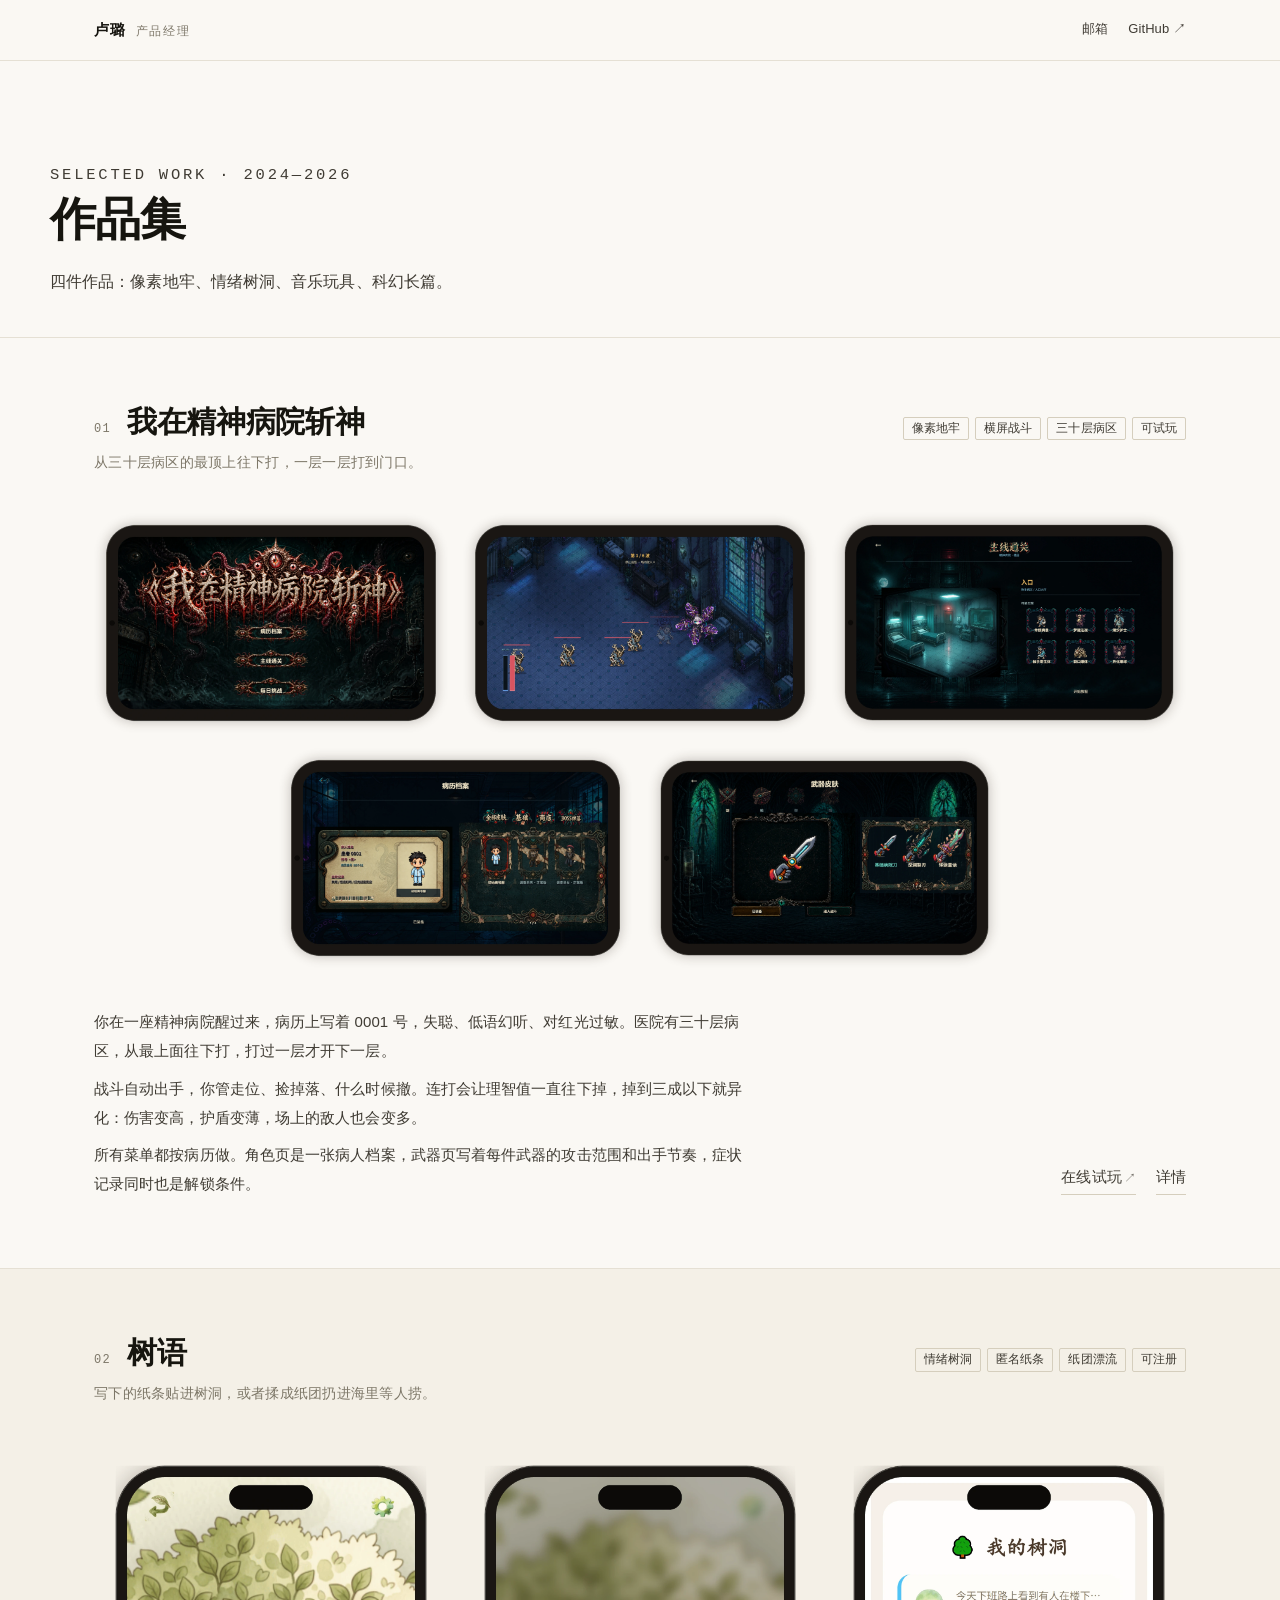
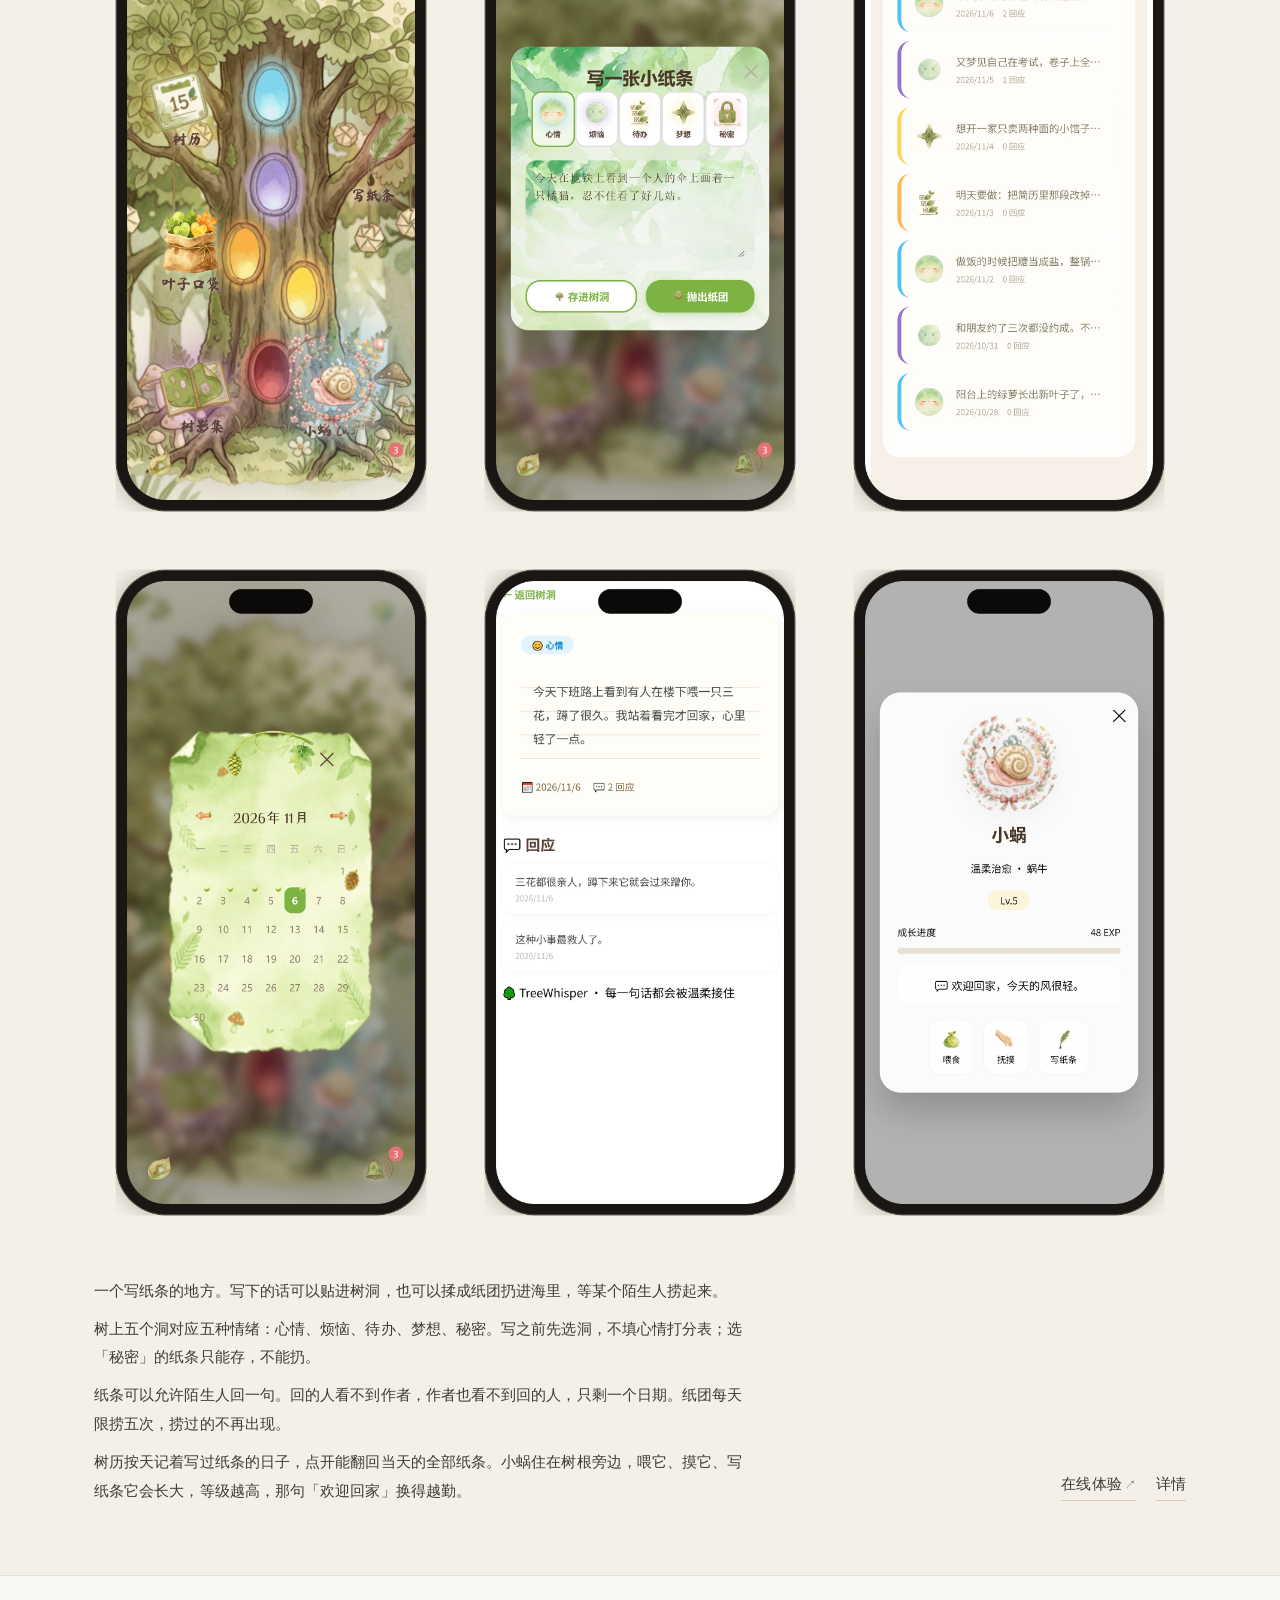
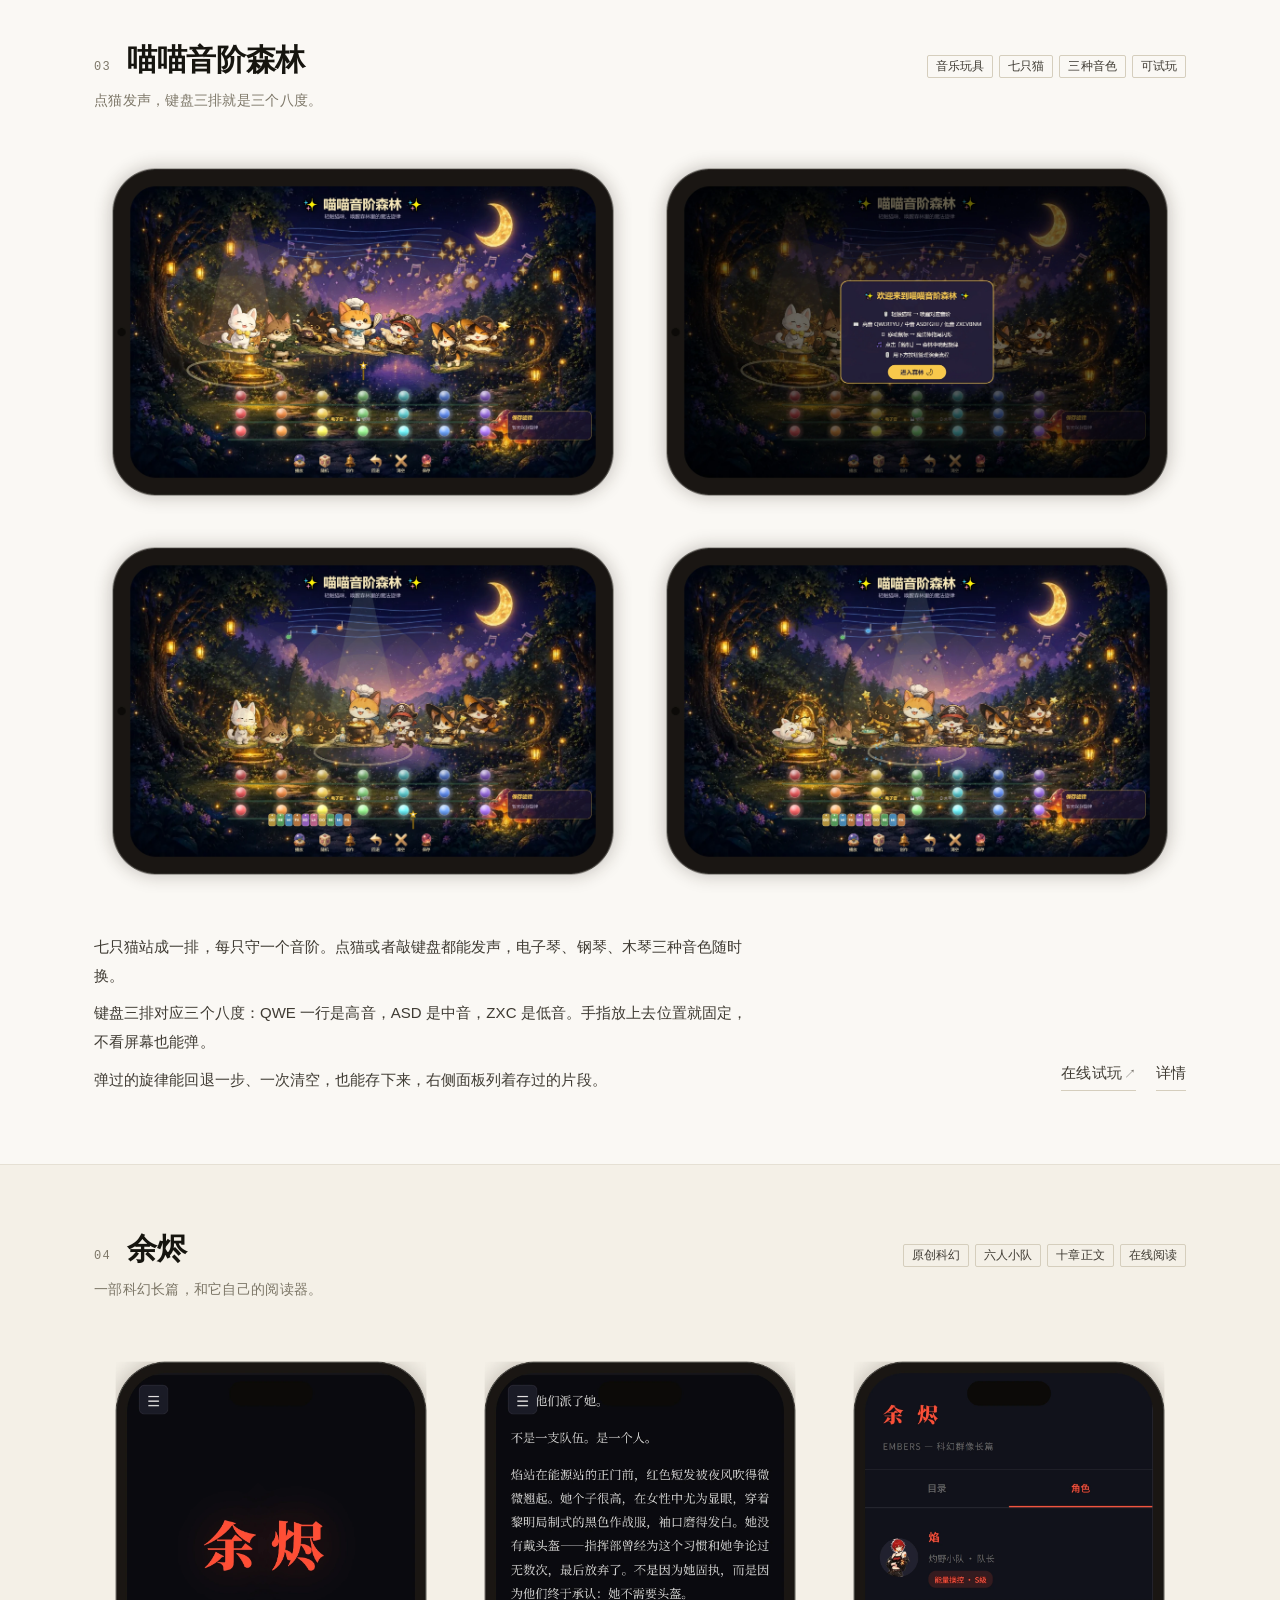
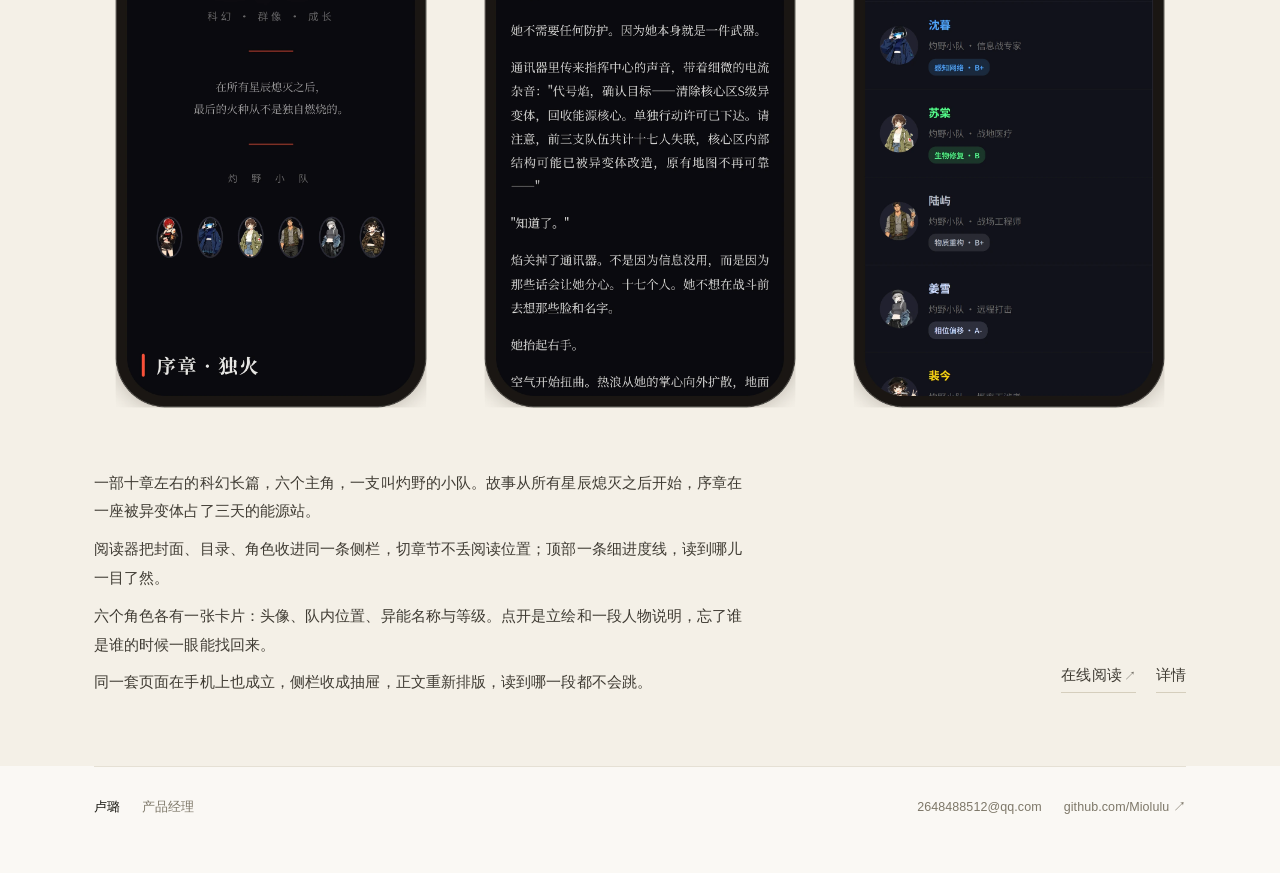
==== docs/index.html @ 9b30c985 "树语截图重排：树、写纸条、我的树洞 / 树历、纸条详情、小蜗" ====
<!DOCTYPE html>
<html lang="zh-CN">
<head>
<meta charset="UTF-8">
<meta name="viewport" content="width=device-width, initial-scale=1.0">
<title>卢璐 · 作品集</title>
<meta name="description" content="四件作品：像素地牢《我在精神病院斩神》、情绪树洞《树语》、音乐玩具《喵喵音阶森林》、科幻长篇《余烬》。">
<link rel="icon" href="data:image/svg+xml,%3Csvg xmlns='http://www.w3.org/2000/svg' viewBox='0 0 32 32'%3E%3Crect width='32' height='32' fill='%2316150f'/%3E%3Crect x='9' y='9' width='14' height='2' fill='%23faf8f4'/%3E%3Crect x='9' y='15' width='14' height='2' fill='%23faf8f4'/%3E%3Crect x='9' y='21' width='9' height='2' fill='%23faf8f4'/%3E%3C/svg%3E">
<style>
:root{
  --bg:#faf8f4;
  --bg-2:#f4f0e7;
  --ink:#16150f;
  --ink-2:#3f3b33;
  --muted:#7d7768;
  --line:#e5e0d4;
  --line-2:#d5cebd;
  --accent:#a8402a;
  --sans:-apple-system,BlinkMacSystemFont,"PingFang SC","Hiragino Sans GB","Microsoft YaHei","Segoe UI",sans-serif;
  --mono:ui-monospace,SFMono-Regular,Menlo,Consolas,"Liberation Mono",monospace;
}
*{box-sizing:border-box}
html{-webkit-text-size-adjust:100%;scroll-behavior:smooth}
body{margin:0;background:var(--bg);color:var(--ink);font-family:var(--sans);
  font-size:16px;line-height:1.75;letter-spacing:.005em;-webkit-font-smoothing:antialiased}
img{display:block;max-width:100%}
a{color:inherit;text-decoration:none}
::selection{background:rgba(168,64,42,.16)}
:focus-visible{outline:2px solid var(--accent);outline-offset:4px}

.wrap{max-width:1180px;margin:0 auto;padding:0 clamp(18px,4vw,44px)}

/* 顶栏 */
.bar{position:sticky;top:0;z-index:10;background:rgba(250,248,244,.92);
  backdrop-filter:saturate(150%) blur(8px);border-bottom:1px solid var(--line)}
.bar__in{display:flex;align-items:center;justify-content:space-between;height:60px}
.bar__id{display:flex;align-items:baseline;gap:10px}
.bar__name{font-size:15px;font-weight:600;letter-spacing:.06em}
.bar__role{font-size:12px;color:var(--muted);letter-spacing:.14em}
.bar__nav{display:flex;gap:20px;font-size:13px;color:var(--ink-2)}
.bar__nav a{padding-bottom:1px;border-bottom:1px solid transparent;transition:border-color .2s,color .2s}
.bar__nav a:hover{color:var(--accent);border-color:var(--accent)}

/* 引言 */
.intro{padding:clamp(46px,6.4vw,84px) 0 clamp(26px,3.4vw,40px)}
.intro__label{font-family:var(--mono);font-size:11px;letter-spacing:.18em;color:var(--muted);margin:0 0 18px}
.intro h1{margin:0;font-size:clamp(30px,4.2vw,46px);line-height:1.28;font-weight:600;letter-spacing:-.02em}
.intro p{margin:18px 0 0;max-width:40em;color:var(--ink-2);font-size:15.5px;line-height:1.9}

/* 作品版块 */
.work{padding:clamp(38px,5vw,64px) 0 clamp(40px,5.4vw,70px);border-top:1px solid var(--line)}
.work:nth-of-type(even){background:var(--bg-2)}
.work__head{display:flex;flex-wrap:wrap;align-items:baseline;gap:8px 16px;margin-bottom:clamp(24px,3vw,38px)}
.work__no{font-family:var(--mono);font-size:12px;color:var(--muted);letter-spacing:.1em}
.work h2{margin:0;font-size:clamp(22px,2.6vw,30px);font-weight:600;letter-spacing:-.01em;line-height:1.3}
.work__sub{flex:1 1 100%;order:3;margin:2px 0 0;color:var(--muted);font-size:13.5px;letter-spacing:.02em}
.tags{display:flex;flex-wrap:wrap;gap:6px;margin:0 0 0 auto;padding:0;list-style:none}
.tags li{font-size:11.5px;line-height:1;color:var(--ink-2);border:1px solid var(--line-2);
  border-radius:2px;padding:5px 8px;white-space:nowrap}

/* 手机排 */
.phones{--gap:clamp(8px,1.2vw,18px);--cols:4;
  display:flex;flex-wrap:wrap;justify-content:center;align-items:flex-end;gap:var(--gap)}
.phones--c2{--cols:2}
.phones--c3{--cols:3}
.phones--c4{--cols:4}
.ph{width:calc((100% - (var(--cols) - 1) * var(--gap)) / var(--cols));margin:0}
.ph img{width:100%;height:auto}

/* 说明 */
.desc{margin-top:clamp(26px,3.2vw,40px);display:grid;grid-template-columns:minmax(0,1fr) auto;
  gap:clamp(18px,3vw,48px);align-items:end}
.desc p{margin:0;max-width:44em;color:var(--ink-2);font-size:15px;line-height:1.92}
.desc p + p{margin-top:9px}
.links{display:flex;gap:20px;font-size:13.5px;white-space:nowrap;padding-bottom:4px}
.links a{border-bottom:1px solid var(--line-2);padding-bottom:2px;transition:color .2s,border-color .2s}
.links a:hover{color:var(--accent);border-color:var(--accent)}
.links .arrow{font-size:12px;opacity:.7;margin-left:2px}

/* 页脚 */
.foot{border-top:1px solid var(--line);padding:30px 0 54px;
  display:flex;flex-wrap:wrap;gap:8px 22px;align-items:baseline;
  font-size:12.5px;color:var(--muted)}
.foot b{font-weight:500;color:var(--ink)}
.foot .sp{flex:1;min-width:20px}

@media (max-width:900px){
  .phones{--cols:2}
  .phones--land{--cols:1}
  .tags{margin-left:0;order:2;flex-basis:100%}
  .desc{grid-template-columns:1fr;align-items:start}
}
@media (max-width:560px){
  .phones{--cols:2;--gap:9px}
  .phones--land{--cols:1}
  .work__sub{font-size:12.5px}
}
@media (prefers-reduced-motion:reduce){html{scroll-behavior:auto}}
</style>
</head>
<body>

<header class="bar">
  <div class="wrap bar__in">
    <div class="bar__id">
      <span class="bar__name">卢璐</span>
      <span class="bar__role">产品经理</span>
    </div>
    <nav class="bar__nav" aria-label="联系方式">
      <a href="mailto:2648488512@qq.com">邮箱</a>
      <a href="https://github.com/Miolulu" target="_blank" rel="noopener">GitHub ↗</a>
    </nav>
  </div>
</header>

<main>

  <section class="wrap intro">
    <p class="intro__label">SELECTED WORK · 2024—2026</p>
    <h1>作品集</h1>
    <p>四件作品：像素地牢、情绪树洞、音乐玩具、科幻长篇。</p>
  </section>

  <!-- 01 -->
  <article class="work" id="zhanshen">
    <div class="wrap">
      <div class="work__head">
        <span class="work__no">01</span>
        <h2>我在精神病院斩神</h2>
        <ul class="tags">
          <li>像素地牢</li><li>横屏战斗</li><li>三十层病区</li><li>可试玩</li>
        </ul>
        <p class="work__sub">从三十层病区的最顶上往下打，一层一层打到门口。</p>
      </div>

      <div class="phones phones--land phones--c3">
        <figure class="ph"><img src="assets/hd/zhanshen-title.webp" alt="标题画面：血色书名压在病院走廊上，下面是病历档案、主线通关、每日挑战三个入口" width="2312" height="1437"></figure>
        <figure class="ph"><img src="assets/hd/zhanshen-fight.webp" alt="战斗画面：病人在走廊里被鹿角病人围住，顶部写着第 1/6 波" width="2312" height="1437" loading="lazy"></figure>
        <figure class="ph"><img src="assets/hd/zhanshen-floor.webp" alt="楼层页：左边是病房实景，右边列出这一层会遇到的六种敌人" width="2226" height="1386" loading="lazy"></figure>
        <figure class="ph"><img src="assets/hd/zhanshen-archive.webp" alt="病历档案：病人姓名、编号、症状记录与楼层进度" width="2312" height="1437" loading="lazy"></figure>
        <figure class="ph"><img src="assets/hd/zhanshen-weapon.webp" alt="武器页：剑、枪、鞭、炮四类武器，各自写着攻击范围和出手节奏" width="2226" height="1386" loading="lazy"></figure>
      </div>

      <div class="desc">
        <div>
          <p>你在一座精神病院醒过来，病历上写着 0001 号，失聪、低语幻听、对红光过敏。医院有三十层病区，从最上面往下打，打过一层才开下一层。</p>
          <p>战斗自动出手，你管走位、捡掉落、什么时候撤。连打会让理智值一直往下掉，掉到三成以下就异化：伤害变高，护盾变薄，场上的敌人也会变多。</p>
          <p>所有菜单都按病历做。角色页是一张病人档案，武器页写着每件武器的攻击范围和出手节奏，症状记录同时也是解锁条件。</p>
        </div>
        <p class="links">
          <a href="https://miolulu.github.io/hospital-slayer-game/play/" target="_blank" rel="noopener">在线试玩<span class="arrow">↗</span></a>
          <a href="zhanshen/">详情</a>
        </p>
      </div>
    </div>
  </article>

  <!-- 02 -->
  <article class="work" id="tree">
    <div class="wrap">
      <div class="work__head">
        <span class="work__no">02</span>
        <h2>树语</h2>
        <ul class="tags">
          <li>情绪树洞</li><li>匿名纸条</li><li>纸团漂流</li><li>可注册</li>
        </ul>
        <p class="work__sub">写下的纸条贴进树洞，或者揉成纸团扔进海里等人捞。</p>
      </div>

      <div class="phones phones--c3">
        <figure class="ph"><img src="assets/hd/tree-home.webp" alt="树语首页：一棵发光的树，树上五个树洞对应五种情绪，树根旁边住着一只小蜗" width="1181" height="2300"></figure>
        <figure class="ph"><img src="assets/hd/tree-write.webp" alt="写纸条：心情、烦恼、待办、梦想、秘密五个洞，写完可以存进树洞或者抛出纸团" width="1181" height="2300" loading="lazy"></figure>
        <figure class="ph"><img src="assets/hd/tree-notes.webp" alt="我的树洞：按时间列出写过的小纸条，每条带情绪颜色和回复数" width="1181" height="2300" loading="lazy"></figure>
        <figure class="ph"><img src="assets/hd/tree-calendar.webp" alt="树历：一个月一张纸，写过纸条的日子盖一片叶子" width="1181" height="2300" loading="lazy"></figure>
        <figure class="ph"><img src="assets/hd/tree-note.webp" alt="纸条详情：正文写在横线纸上，下面是陌生人的两条回复" width="1181" height="2300" loading="lazy"></figure>
        <figure class="ph"><img src="assets/hd/tree-spirit.webp" alt="小蜗的档案：等级、成长进度、每天的欢迎语，以及喂食、抚摸、写纸条三个动作" width="1181" height="2300" loading="lazy"></figure>
      </div>

      <div class="desc">
        <div>
          <p>一个写纸条的地方。写下的话可以贴进树洞，也可以揉成纸团扔进海里，等某个陌生人捞起来。</p>
          <p>树上五个洞对应五种情绪：心情、烦恼、待办、梦想、秘密。写之前先选洞，不填心情打分表；选「秘密」的纸条只能存，不能扔。</p>
          <p>纸条可以允许陌生人回一句。回的人看不到作者，作者也看不到回的人，只剩一个日期。纸团每天限捞五次，捞过的不再出现。</p>
          <p>树历按天记着写过纸条的日子，点开能翻回当天的全部纸条。小蜗住在树根旁边，喂它、摸它、写纸条它会长大，等级越高，那句「欢迎回家」换得越勤。</p>
        </div>
        <p class="links">
          <a href="https://treewhisper-demo.app.workbuddy.host/?sharecode=D5ALB7TBDL" target="_blank" rel="noopener">在线体验<span class="arrow">↗</span></a>
          <a href="tree/">详情</a>
        </p>
      </div>
    </div>
  </article>

  <!-- 03 -->
  <article class="work" id="meow">
    <div class="wrap">
      <div class="work__head">
        <span class="work__no">03</span>
        <h2>喵喵音阶森林</h2>
        <ul class="tags">
          <li>音乐玩具</li><li>七只猫</li><li>三种音色</li><li>可试玩</li>
        </ul>
        <p class="work__sub">点猫发声，键盘三排就是三个八度。</p>
      </div>

      <div class="phones phones--land phones--c2">
        <figure class="ph"><img src="assets/hd/meow-forest.webp" alt="森林主界面：七只猫站在睡莲叶上，下面是一排会发光的键位" width="2312" height="1562"></figure>
        <figure class="ph"><img src="assets/hd/meow-welcome.webp" alt="开场说明卡：轻触猫咪发声、键盘分区、随机一段、底部按钮管理演奏流程" width="2312" height="1562" loading="lazy"></figure>
        <figure class="ph"><img src="assets/hd/meow-create.webp" alt="演奏界面：底部音符键、回退清空存三个按钮，右侧面板收着存过的旋律" width="2312" height="1562" loading="lazy"></figure>
        <figure class="ph"><img src="assets/hd/meow-play.webp" alt="弹奏中：猫跟着音阶亮起来，音符从猫身上飘出去" width="2312" height="1562" loading="lazy"></figure>
      </div>

      <div class="desc">
        <div>
          <p>七只猫站成一排，每只守一个音阶。点猫或者敲键盘都能发声，电子琴、钢琴、木琴三种音色随时换。</p>
          <p>键盘三排对应三个八度：QWE 一行是高音，ASD 是中音，ZXC 是低音。手指放上去位置就固定，不看屏幕也能弹。</p>
          <p>弹过的旋律能回退一步、一次清空，也能存下来，右侧面板列着存过的片段。</p>
        </div>
        <p class="links">
          <a href="https://miolulu.github.io/meow-chime/" target="_blank" rel="noopener">在线试玩<span class="arrow">↗</span></a>
          <a href="meow/">详情</a>
        </p>
      </div>
    </div>
  </article>

  <!-- 04 -->
  <article class="work" id="ember">
    <div class="wrap">
      <div class="work__head">
        <span class="work__no">04</span>
        <h2>余烬</h2>
        <ul class="tags">
          <li>原创科幻</li><li>六人小队</li><li>十章正文</li><li>在线阅读</li>
        </ul>
        <p class="work__sub">一部科幻长篇，和它自己的阅读器。</p>
      </div>

      <div class="phones phones--c3">
        <figure class="ph"><img src="assets/hd/ember-cover.webp" alt="余烬封面：红色书名、主题词、题记与六个角色头像" width="1181" height="2300"></figure>
        <figure class="ph"><img src="assets/hd/ember-read.webp" alt="正文：序章开头，顶部一条细进度线" width="1181" height="2300" loading="lazy"></figure>
        <figure class="ph"><img src="assets/hd/ember-roles.webp" alt="角色页：灼野小队六名成员，各自的队内位置与异能等级" width="1181" height="2300" loading="lazy"></figure>
      </div>

      <div class="desc">
        <div>
          <p>一部十章左右的科幻长篇，六个主角，一支叫灼野的小队。故事从所有星辰熄灭之后开始，序章在一座被异变体占了三天的能源站。</p>
          <p>阅读器把封面、目录、角色收进同一条侧栏，切章节不丢阅读位置；顶部一条细进度线，读到哪儿一目了然。</p>
          <p>六个角色各有一张卡片：头像、队内位置、异能名称与等级。点开是立绘和一段人物说明，忘了谁是谁的时候一眼能找回来。</p>
          <p>同一套页面在手机上也成立，侧栏收成抽屉，正文重新排版，读到哪一段都不会跳。</p>
        </div>
        <p class="links">
          <a href="https://miolulu.github.io/ember-novel/" target="_blank" rel="noopener">在线阅读<span class="arrow">↗</span></a>
          <a href="ember/">详情</a>
        </p>
      </div>
    </div>
  </article>

</main>

<footer class="wrap">
  <div class="foot" style="width:100%">
    <b>卢璐</b>
    <span>产品经理</span>
    <span class="sp"></span>
    <a href="mailto:2648488512@qq.com">2648488512@qq.com</a>
    <a href="https://github.com/Miolulu" target="_blank" rel="noopener">github.com/Miolulu ↗</a>
  </div>
</footer>

</body>
</html>
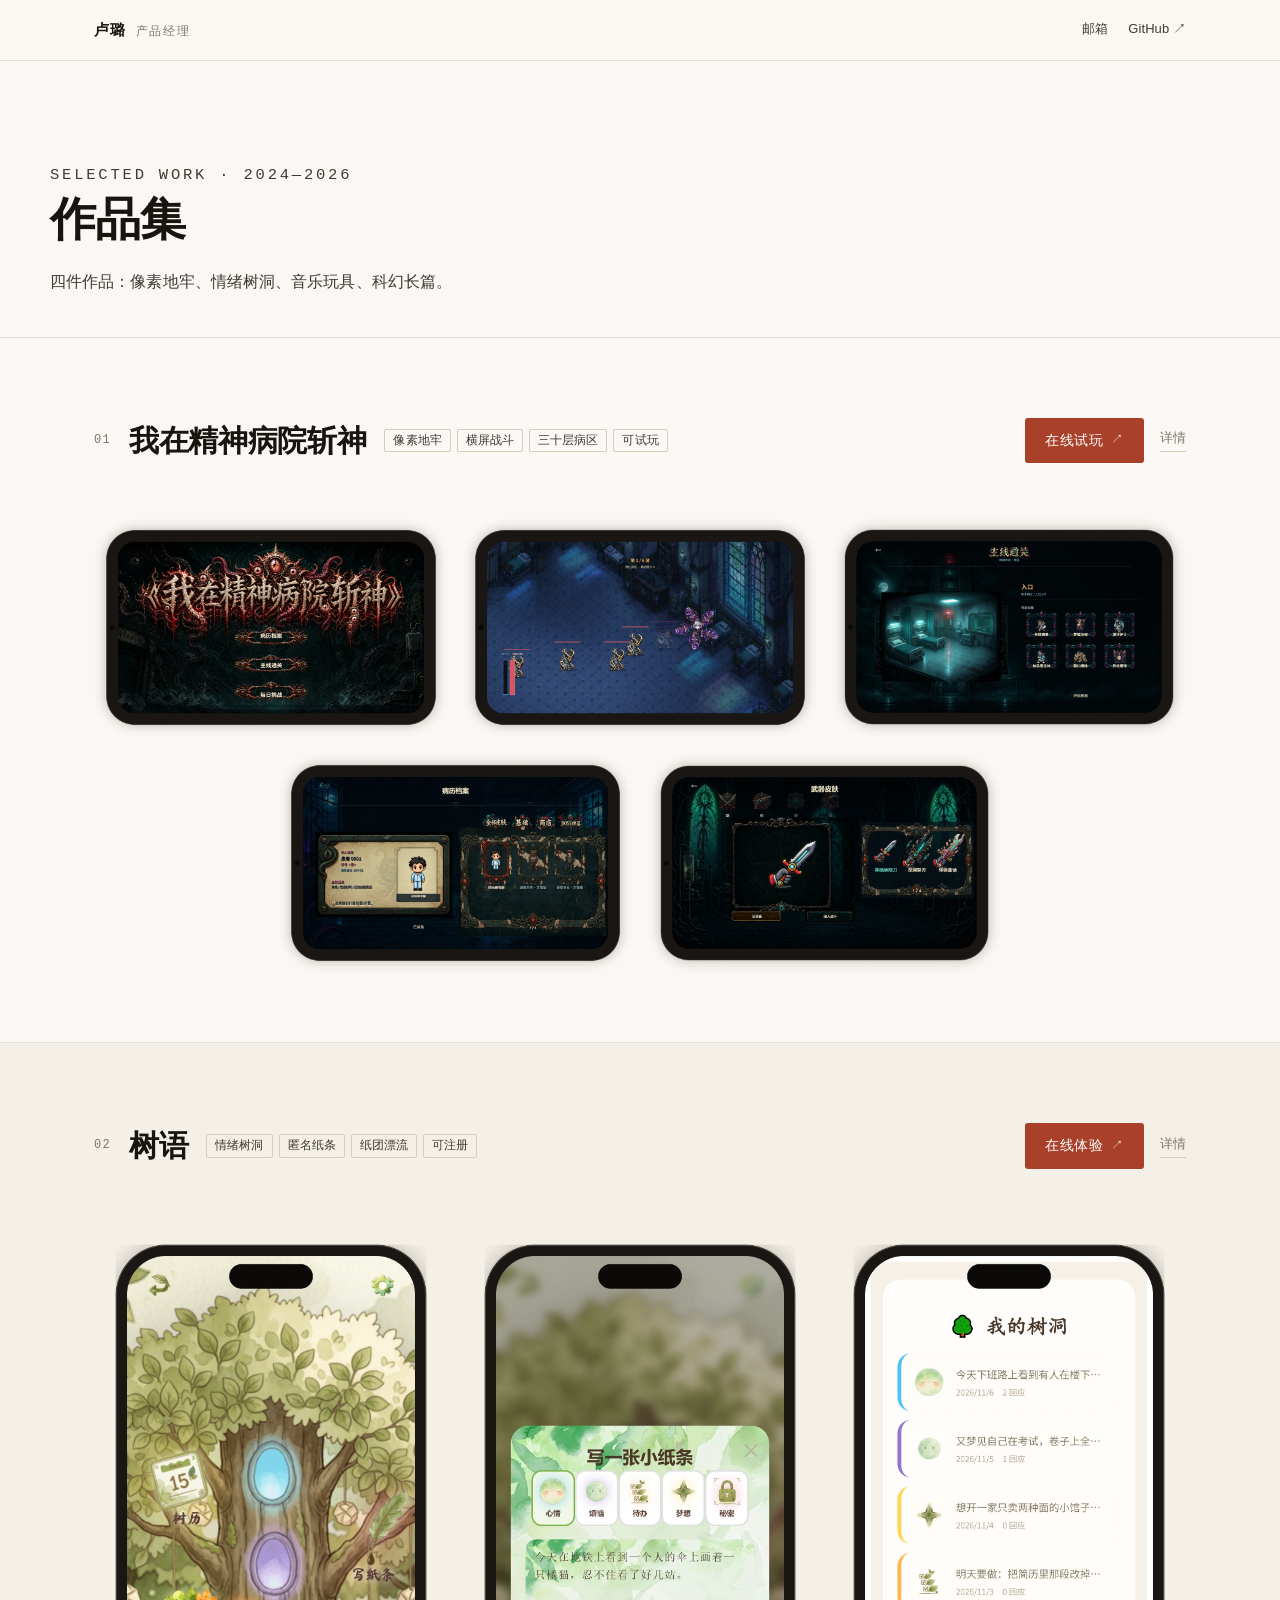
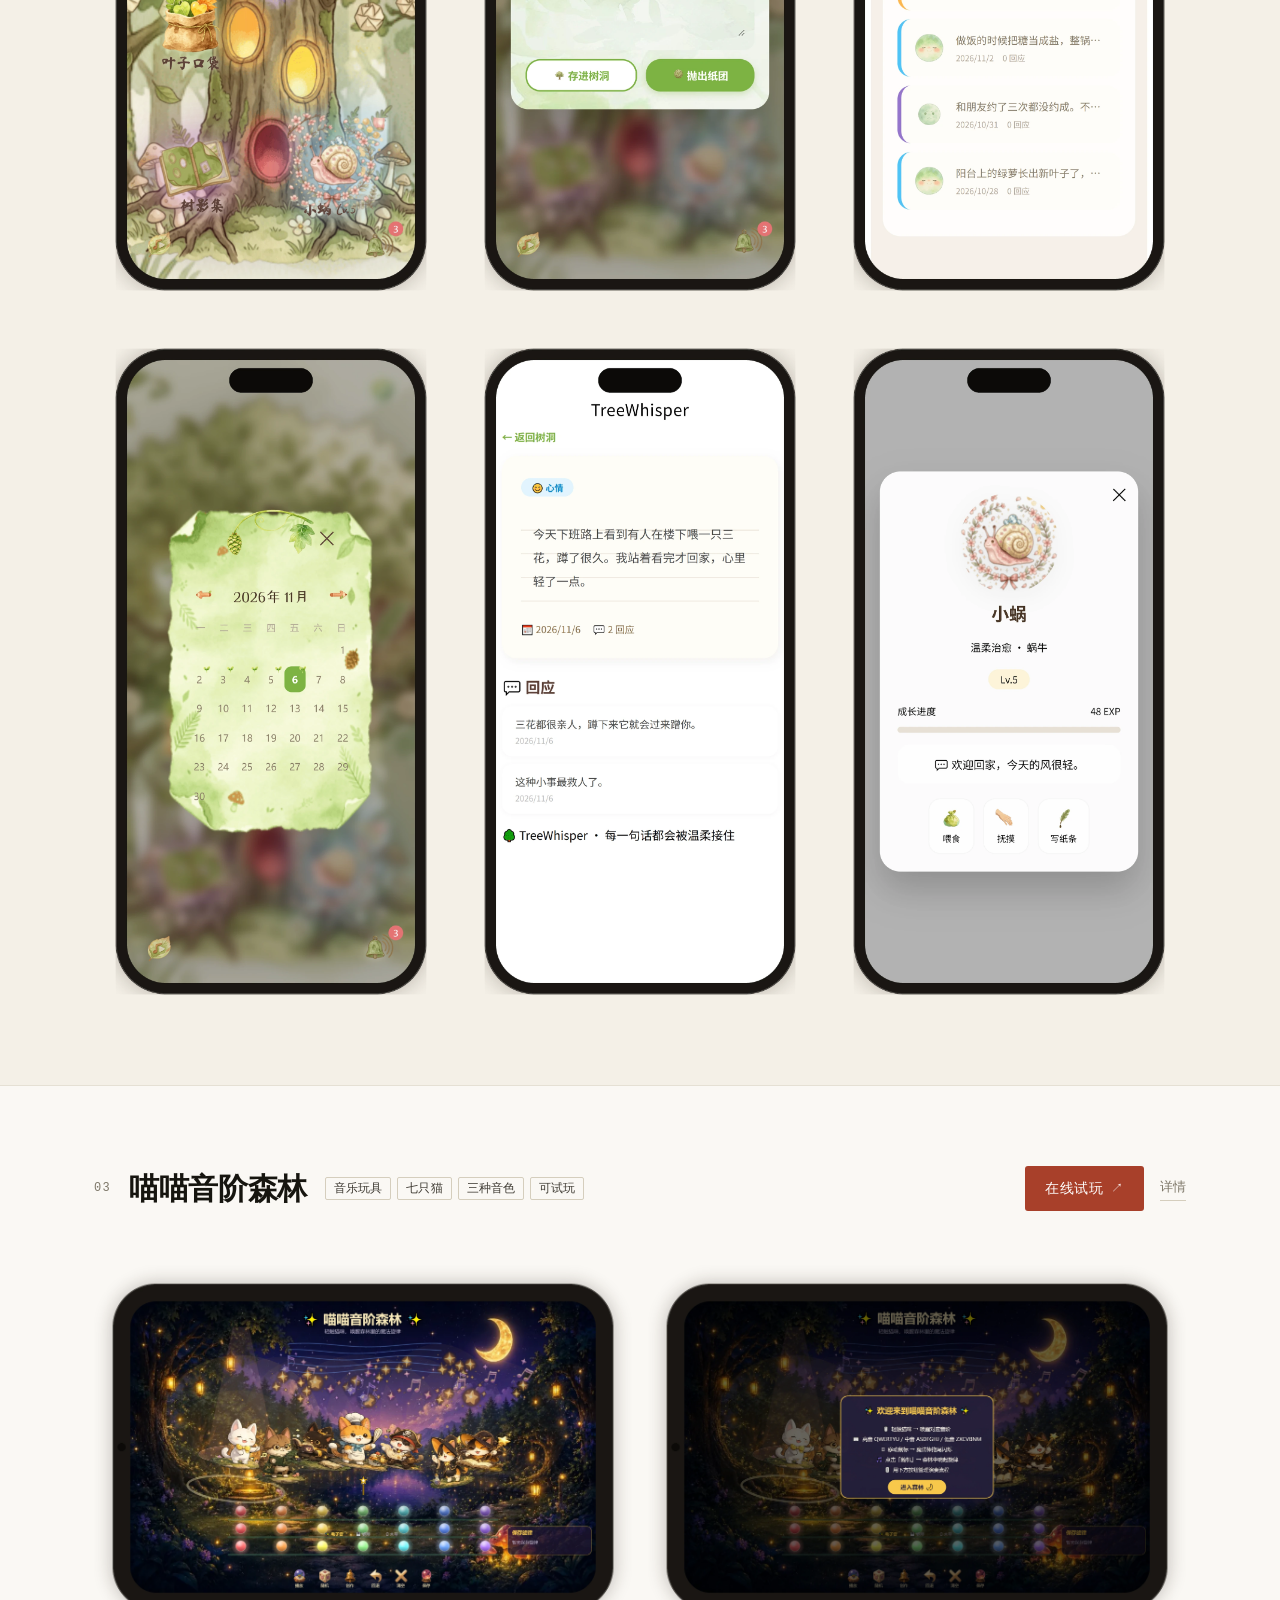
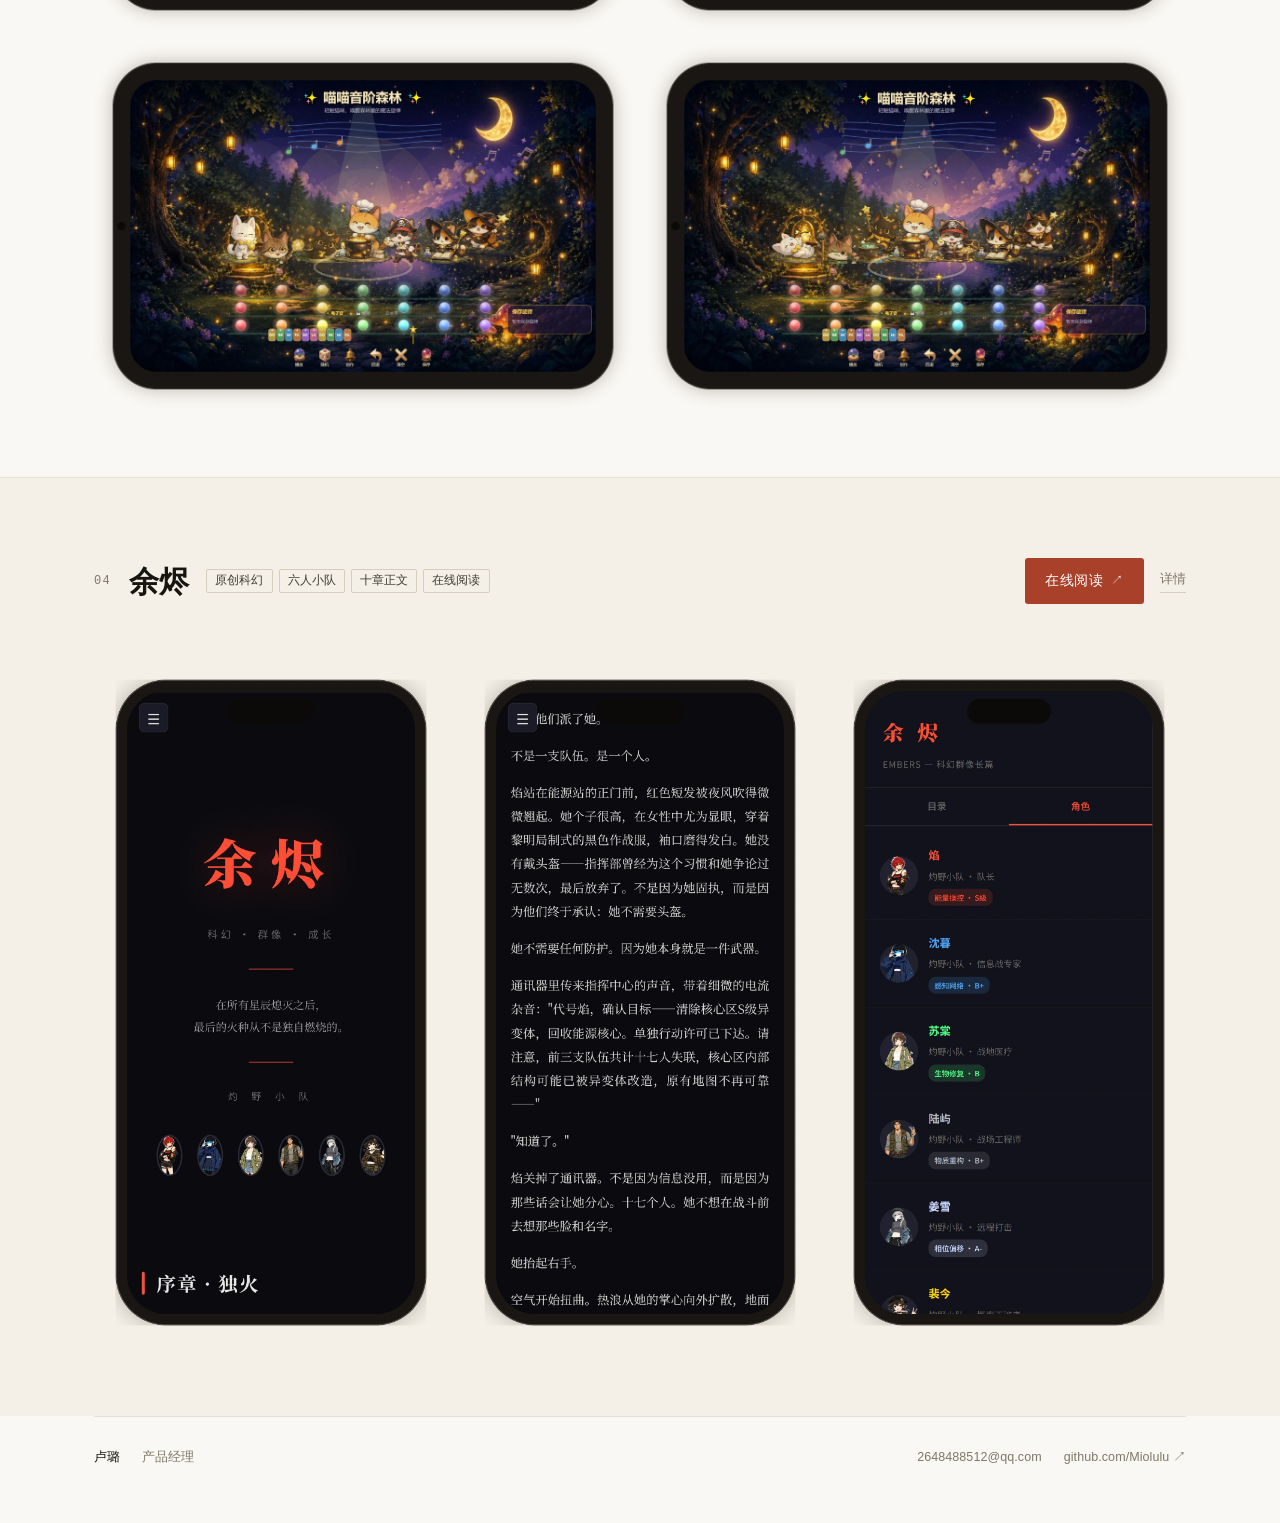
==== commit 1990bdca: "作品集首页去掉各作品说明文字，只留作品名、标签、体验入口与截图；体验入口改为醒目的实心按钮" ====
--- a/docs/index.html
+++ b/docs/index.html
@@ -16,6 +16,7 @@
   --line:#e5e0d4;
   --line-2:#d5cebd;
   --accent:#a8402a;
+  --accent-d:#8c3321;
   --sans:-apple-system,BlinkMacSystemFont,"PingFang SC","Hiragino Sans GB","Microsoft YaHei","Segoe UI",sans-serif;
   --mono:ui-monospace,SFMono-Regular,Menlo,Consolas,"Liberation Mono",monospace;
 }
@@ -50,13 +51,25 @@
 /* 作品版块 */
 .work{padding:clamp(38px,5vw,64px) 0 clamp(40px,5.4vw,70px);border-top:1px solid var(--line)}
 .work:nth-of-type(even){background:var(--bg-2)}
-.work__head{display:flex;flex-wrap:wrap;align-items:baseline;gap:8px 16px;margin-bottom:clamp(24px,3vw,38px)}
+.work__head{display:flex;flex-wrap:wrap;align-items:center;gap:12px 18px;margin-bottom:clamp(24px,3vw,38px)}
 .work__no{font-family:var(--mono);font-size:12px;color:var(--muted);letter-spacing:.1em}
 .work h2{margin:0;font-size:clamp(22px,2.6vw,30px);font-weight:600;letter-spacing:-.01em;line-height:1.3}
-.work__sub{flex:1 1 100%;order:3;margin:2px 0 0;color:var(--muted);font-size:13.5px;letter-spacing:.02em}
-.tags{display:flex;flex-wrap:wrap;gap:6px;margin:0 0 0 auto;padding:0;list-style:none}
+
+.tags{display:flex;flex-wrap:wrap;gap:6px;margin:0;padding:0;list-style:none;flex:1 1 auto}
 .tags li{font-size:11.5px;line-height:1;color:var(--ink-2);border:1px solid var(--line-2);
   border-radius:2px;padding:5px 8px;white-space:nowrap}
+
+/* 体验入口 */
+.work__act{display:flex;align-items:center;gap:16px;margin-left:auto}
+.cta{display:inline-flex;align-items:center;gap:8px;background:var(--accent);color:#fff;
+  padding:10px 20px 11px;border-radius:3px;font-size:14px;font-weight:500;letter-spacing:.04em;
+  transition:background .18s,transform .18s,box-shadow .18s}
+.cta .arrow{font-size:12px;opacity:.9;transition:transform .18s}
+.cta:hover{background:var(--accent-d);box-shadow:0 3px 10px rgba(140,51,33,.22)}
+.cta:hover .arrow{transform:translate(1px,-1px)}
+.more{font-size:12.5px;color:var(--muted);border-bottom:1px solid var(--line-2);
+  padding-bottom:1px;transition:color .2s,border-color .2s}
+.more:hover{color:var(--accent);border-color:var(--accent)}
 
 /* 手机排 */
 .phones{--gap:clamp(8px,1.2vw,18px);--cols:4;
@@ -67,16 +80,6 @@
 .ph{width:calc((100% - (var(--cols) - 1) * var(--gap)) / var(--cols));margin:0}
 .ph img{width:100%;height:auto}
 
-/* 说明 */
-.desc{margin-top:clamp(26px,3.2vw,40px);display:grid;grid-template-columns:minmax(0,1fr) auto;
-  gap:clamp(18px,3vw,48px);align-items:end}
-.desc p{margin:0;max-width:44em;color:var(--ink-2);font-size:15px;line-height:1.92}
-.desc p + p{margin-top:9px}
-.links{display:flex;gap:20px;font-size:13.5px;white-space:nowrap;padding-bottom:4px}
-.links a{border-bottom:1px solid var(--line-2);padding-bottom:2px;transition:color .2s,border-color .2s}
-.links a:hover{color:var(--accent);border-color:var(--accent)}
-.links .arrow{font-size:12px;opacity:.7;margin-left:2px}
-
 /* 页脚 */
 .foot{border-top:1px solid var(--line);padding:30px 0 54px;
   display:flex;flex-wrap:wrap;gap:8px 22px;align-items:baseline;
@@ -87,13 +90,14 @@
 @media (max-width:900px){
   .phones{--cols:2}
   .phones--land{--cols:1}
-  .tags{margin-left:0;order:2;flex-basis:100%}
-  .desc{grid-template-columns:1fr;align-items:start}
+  .tags{flex-basis:100%;order:3}
+  .work__act{order:4;margin-left:0;flex-basis:100%}
 }
 @media (max-width:560px){
   .phones{--cols:2;--gap:9px}
   .phones--land{--cols:1}
-  .work__sub{font-size:12.5px}
+  .cta{flex:1;justify-content:center;padding:12px 18px}
+  .more{flex:0 0 auto}
 }
 @media (prefers-reduced-motion:reduce){html{scroll-behavior:auto}}
 </style>
@@ -130,7 +134,10 @@
         <ul class="tags">
           <li>像素地牢</li><li>横屏战斗</li><li>三十层病区</li><li>可试玩</li>
         </ul>
-        <p class="work__sub">从三十层病区的最顶上往下打，一层一层打到门口。</p>
+        <p class="work__act">
+          <a class="cta" href="https://miolulu.github.io/hospital-slayer-game/play/" target="_blank" rel="noopener">在线试玩<span class="arrow">↗</span></a>
+          <a class="more" href="zhanshen/">详情</a>
+        </p>
       </div>
 
       <div class="phones phones--land phones--c3">
@@ -140,18 +147,6 @@
         <figure class="ph"><img src="assets/hd/zhanshen-archive.webp" alt="病历档案：病人姓名、编号、症状记录与楼层进度" width="2312" height="1437" loading="lazy"></figure>
         <figure class="ph"><img src="assets/hd/zhanshen-weapon.webp" alt="武器页：剑、枪、鞭、炮四类武器，各自写着攻击范围和出手节奏" width="2226" height="1386" loading="lazy"></figure>
       </div>
-
-      <div class="desc">
-        <div>
-          <p>你在一座精神病院醒过来，病历上写着 0001 号，失聪、低语幻听、对红光过敏。医院有三十层病区，从最上面往下打，打过一层才开下一层。</p>
-          <p>战斗自动出手，你管走位、捡掉落、什么时候撤。连打会让理智值一直往下掉，掉到三成以下就异化：伤害变高，护盾变薄，场上的敌人也会变多。</p>
-          <p>所有菜单都按病历做。角色页是一张病人档案，武器页写着每件武器的攻击范围和出手节奏，症状记录同时也是解锁条件。</p>
-        </div>
-        <p class="links">
-          <a href="https://miolulu.github.io/hospital-slayer-game/play/" target="_blank" rel="noopener">在线试玩<span class="arrow">↗</span></a>
-          <a href="zhanshen/">详情</a>
-        </p>
-      </div>
     </div>
   </article>
 
@@ -164,7 +159,10 @@
         <ul class="tags">
           <li>情绪树洞</li><li>匿名纸条</li><li>纸团漂流</li><li>可注册</li>
         </ul>
-        <p class="work__sub">写下的纸条贴进树洞，或者揉成纸团扔进海里等人捞。</p>
+        <p class="work__act">
+          <a class="cta" href="https://treewhisper-demo.app.workbuddy.host/?sharecode=D5ALB7TBDL" target="_blank" rel="noopener">在线体验<span class="arrow">↗</span></a>
+          <a class="more" href="tree/">详情</a>
+        </p>
       </div>
 
       <div class="phones phones--c3">
@@ -175,19 +173,6 @@
         <figure class="ph"><img src="assets/hd/tree-note.webp" alt="纸条详情：正文写在横线纸上，下面是陌生人的两条回复" width="1181" height="2300" loading="lazy"></figure>
         <figure class="ph"><img src="assets/hd/tree-spirit.webp" alt="小蜗的档案：等级、成长进度、每天的欢迎语，以及喂食、抚摸、写纸条三个动作" width="1181" height="2300" loading="lazy"></figure>
       </div>
-
-      <div class="desc">
-        <div>
-          <p>一个写纸条的地方。写下的话可以贴进树洞，也可以揉成纸团扔进海里，等某个陌生人捞起来。</p>
-          <p>树上五个洞对应五种情绪：心情、烦恼、待办、梦想、秘密。写之前先选洞，不填心情打分表；选「秘密」的纸条只能存，不能扔。</p>
-          <p>纸条可以允许陌生人回一句。回的人看不到作者，作者也看不到回的人，只剩一个日期。纸团每天限捞五次，捞过的不再出现。</p>
-          <p>树历按天记着写过纸条的日子，点开能翻回当天的全部纸条。小蜗住在树根旁边，喂它、摸它、写纸条它会长大，等级越高，那句「欢迎回家」换得越勤。</p>
-        </div>
-        <p class="links">
-          <a href="https://treewhisper-demo.app.workbuddy.host/?sharecode=D5ALB7TBDL" target="_blank" rel="noopener">在线体验<span class="arrow">↗</span></a>
-          <a href="tree/">详情</a>
-        </p>
-      </div>
     </div>
   </article>
 
@@ -200,7 +185,10 @@
         <ul class="tags">
           <li>音乐玩具</li><li>七只猫</li><li>三种音色</li><li>可试玩</li>
         </ul>
-        <p class="work__sub">点猫发声，键盘三排就是三个八度。</p>
+        <p class="work__act">
+          <a class="cta" href="https://miolulu.github.io/meow-chime/" target="_blank" rel="noopener">在线试玩<span class="arrow">↗</span></a>
+          <a class="more" href="meow/">详情</a>
+        </p>
       </div>
 
       <div class="phones phones--land phones--c2">
@@ -209,18 +197,6 @@
         <figure class="ph"><img src="assets/hd/meow-create.webp" alt="演奏界面：底部音符键、回退清空存三个按钮，右侧面板收着存过的旋律" width="2312" height="1562" loading="lazy"></figure>
         <figure class="ph"><img src="assets/hd/meow-play.webp" alt="弹奏中：猫跟着音阶亮起来，音符从猫身上飘出去" width="2312" height="1562" loading="lazy"></figure>
       </div>
-
-      <div class="desc">
-        <div>
-          <p>七只猫站成一排，每只守一个音阶。点猫或者敲键盘都能发声，电子琴、钢琴、木琴三种音色随时换。</p>
-          <p>键盘三排对应三个八度：QWE 一行是高音，ASD 是中音，ZXC 是低音。手指放上去位置就固定，不看屏幕也能弹。</p>
-          <p>弹过的旋律能回退一步、一次清空，也能存下来，右侧面板列着存过的片段。</p>
-        </div>
-        <p class="links">
-          <a href="https://miolulu.github.io/meow-chime/" target="_blank" rel="noopener">在线试玩<span class="arrow">↗</span></a>
-          <a href="meow/">详情</a>
-        </p>
-      </div>
     </div>
   </article>
 
@@ -233,26 +209,16 @@
         <ul class="tags">
           <li>原创科幻</li><li>六人小队</li><li>十章正文</li><li>在线阅读</li>
         </ul>
-        <p class="work__sub">一部科幻长篇，和它自己的阅读器。</p>
+        <p class="work__act">
+          <a class="cta" href="https://miolulu.github.io/ember-novel/" target="_blank" rel="noopener">在线阅读<span class="arrow">↗</span></a>
+          <a class="more" href="ember/">详情</a>
+        </p>
       </div>
 
       <div class="phones phones--c3">
         <figure class="ph"><img src="assets/hd/ember-cover.webp" alt="余烬封面：红色书名、主题词、题记与六个角色头像" width="1181" height="2300"></figure>
         <figure class="ph"><img src="assets/hd/ember-read.webp" alt="正文：序章开头，顶部一条细进度线" width="1181" height="2300" loading="lazy"></figure>
         <figure class="ph"><img src="assets/hd/ember-roles.webp" alt="角色页：灼野小队六名成员，各自的队内位置与异能等级" width="1181" height="2300" loading="lazy"></figure>
-      </div>
-
-      <div class="desc">
-        <div>
-          <p>一部十章左右的科幻长篇，六个主角，一支叫灼野的小队。故事从所有星辰熄灭之后开始，序章在一座被异变体占了三天的能源站。</p>
-          <p>阅读器把封面、目录、角色收进同一条侧栏，切章节不丢阅读位置；顶部一条细进度线，读到哪儿一目了然。</p>
-          <p>六个角色各有一张卡片：头像、队内位置、异能名称与等级。点开是立绘和一段人物说明，忘了谁是谁的时候一眼能找回来。</p>
-          <p>同一套页面在手机上也成立，侧栏收成抽屉，正文重新排版，读到哪一段都不会跳。</p>
-        </div>
-        <p class="links">
-          <a href="https://miolulu.github.io/ember-novel/" target="_blank" rel="noopener">在线阅读<span class="arrow">↗</span></a>
-          <a href="ember/">详情</a>
-        </p>
       </div>
     </div>
   </article>
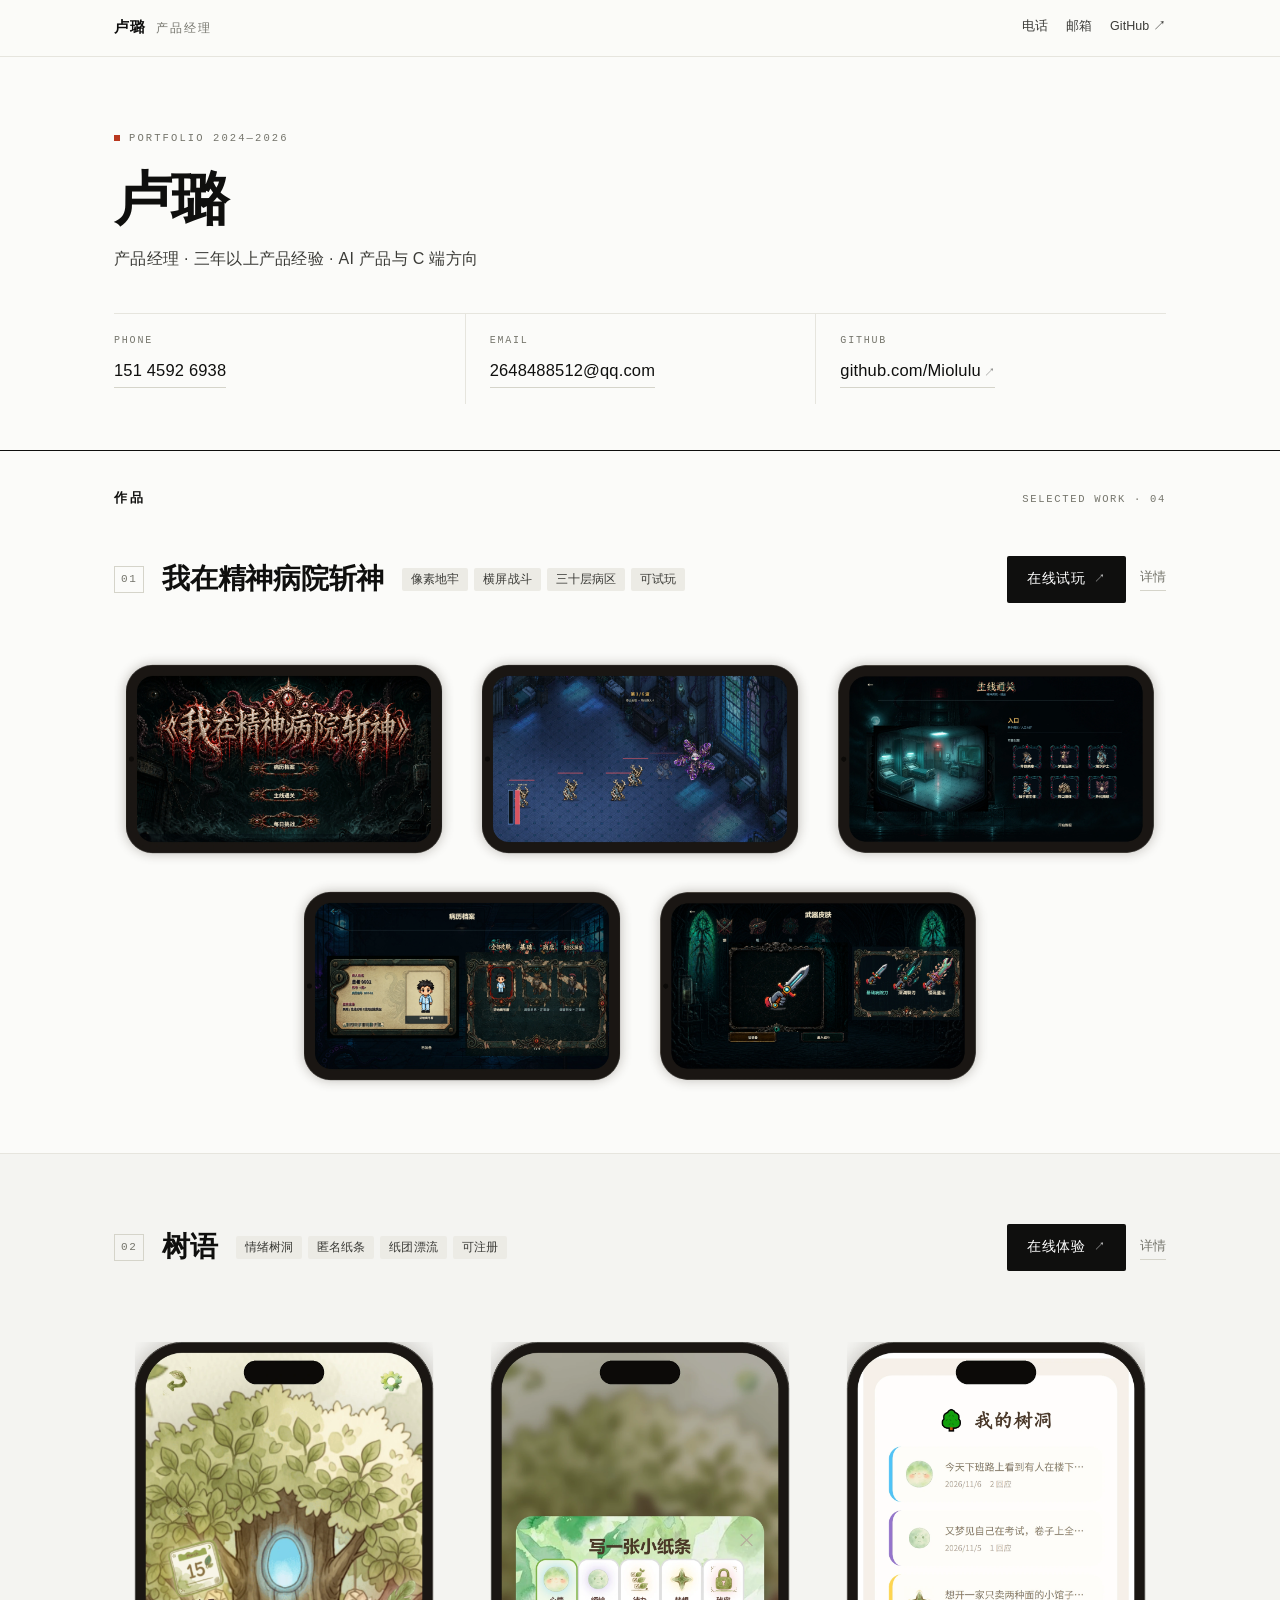
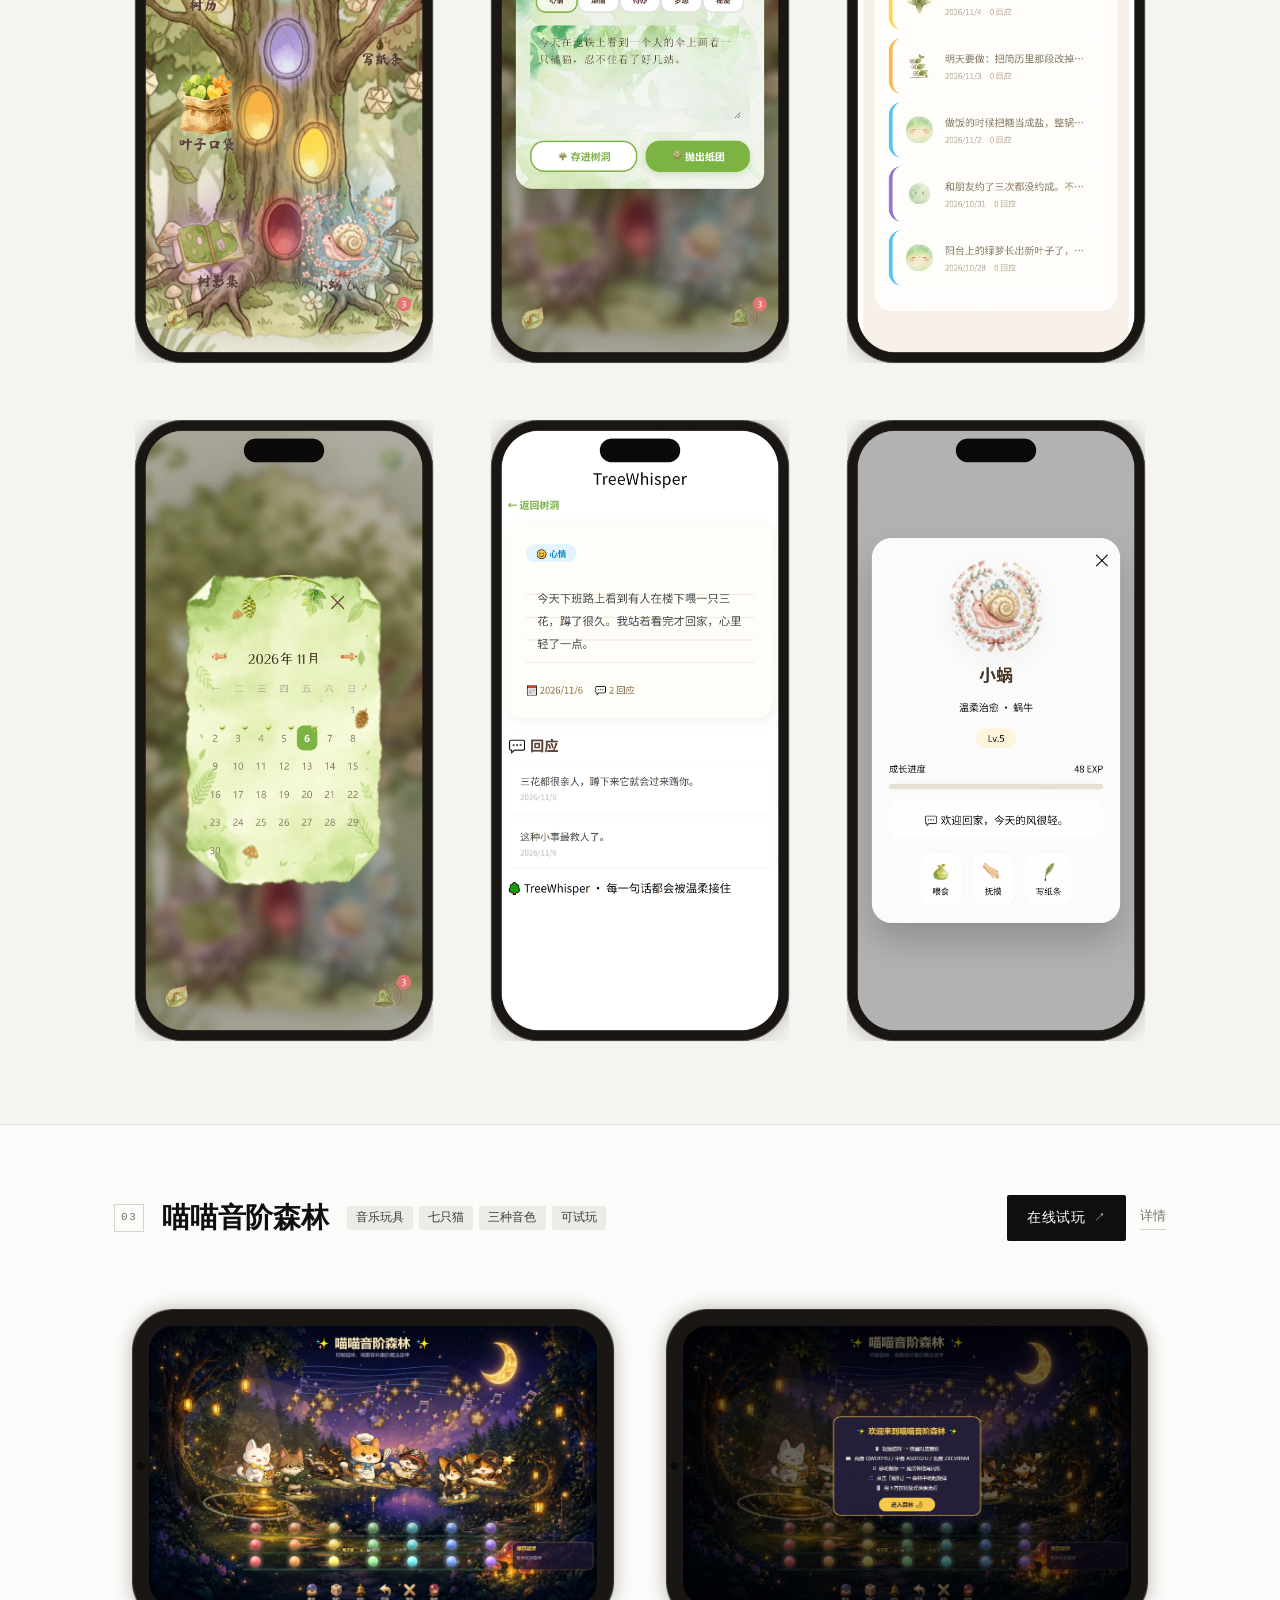
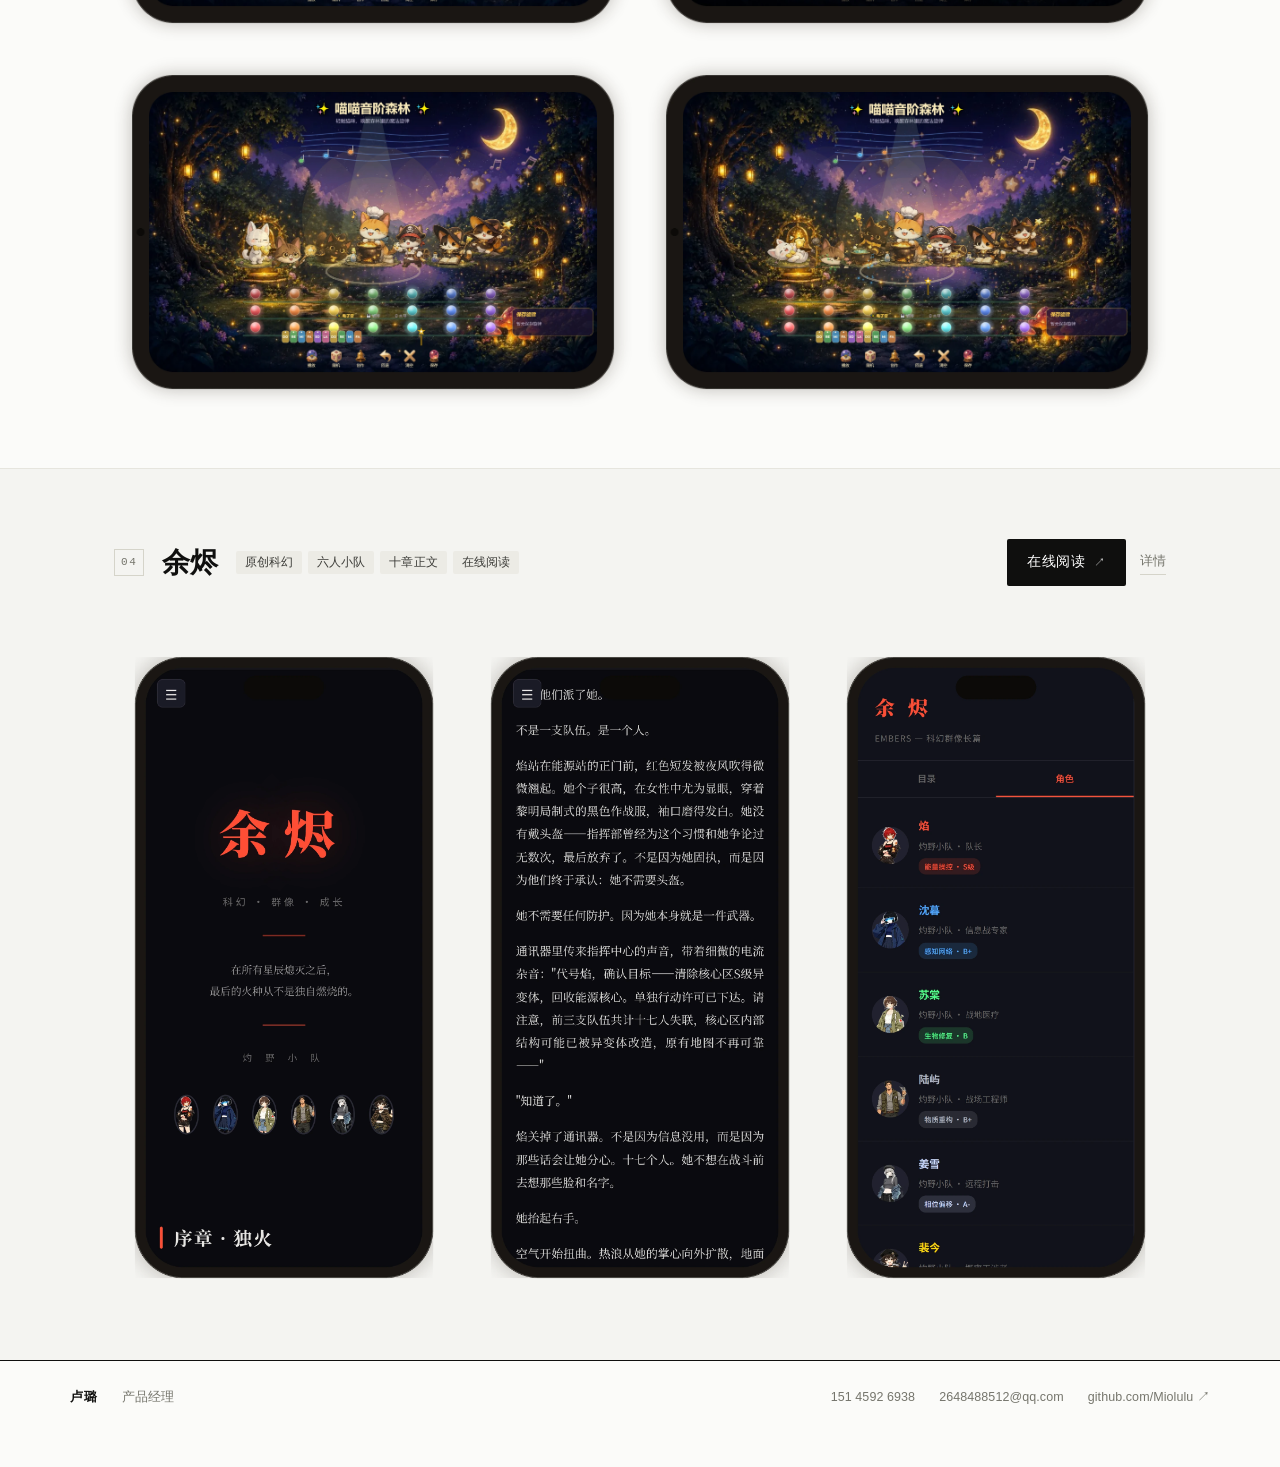
==== commit 0fb83ed4: "作品集改版：页首突出个人信息（电话/邮箱/GitHub），去掉引言句，整体改为中性白灰+墨黑配色" ====
--- a/docs/index.html
+++ b/docs/index.html
@@ -3,22 +3,22 @@
 <head>
 <meta charset="UTF-8">
 <meta name="viewport" content="width=device-width, initial-scale=1.0">
-<title>卢璐 · 作品集</title>
-<meta name="description" content="四件作品：像素地牢《我在精神病院斩神》、情绪树洞《树语》、音乐玩具《喵喵音阶森林》、科幻长篇《余烬》。">
-<link rel="icon" href="data:image/svg+xml,%3Csvg xmlns='http://www.w3.org/2000/svg' viewBox='0 0 32 32'%3E%3Crect width='32' height='32' fill='%2316150f'/%3E%3Crect x='9' y='9' width='14' height='2' fill='%23faf8f4'/%3E%3Crect x='9' y='15' width='14' height='2' fill='%23faf8f4'/%3E%3Crect x='9' y='21' width='9' height='2' fill='%23faf8f4'/%3E%3C/svg%3E">
+<title>卢璐 · 产品经理 · 作品集</title>
+<meta name="description" content="卢璐，产品经理。四件作品：像素地牢《我在精神病院斩神》、情绪树洞《树语》、音乐玩具《喵喵音阶森林》、科幻长篇《余烬》。">
+<meta name="theme-color" content="#fbfbf9">
+<link rel="icon" href="data:image/svg+xml,%3Csvg xmlns='http://www.w3.org/2000/svg' viewBox='0 0 32 32'%3E%3Crect width='32' height='32' fill='%230f0f0e'/%3E%3Crect x='9' y='9' width='14' height='2' fill='%23fbfbf9'/%3E%3Crect x='9' y='15' width='14' height='2' fill='%23fbfbf9'/%3E%3Crect x='9' y='21' width='9' height='2' fill='%23fbfbf9'/%3E%3C/svg%3E">
 <style>
 :root{
-  --bg:#faf8f4;
-  --bg-2:#f4f0e7;
-  --ink:#16150f;
-  --ink-2:#3f3b33;
-  --muted:#7d7768;
-  --line:#e5e0d4;
-  --line-2:#d5cebd;
-  --accent:#a8402a;
-  --accent-d:#8c3321;
+  --bg:#fbfbf9;
+  --bg-2:#f4f4f1;
+  --ink:#0f0f0e;
+  --ink-2:#3b3b37;
+  --muted:#75756c;
+  --line:#e6e5de;
+  --line-2:#d5d4ca;
+  --accent:#b9381f;
   --sans:-apple-system,BlinkMacSystemFont,"PingFang SC","Hiragino Sans GB","Microsoft YaHei","Segoe UI",sans-serif;
-  --mono:ui-monospace,SFMono-Regular,Menlo,Consolas,"Liberation Mono",monospace;
+  --mono:ui-monospace,SFMono-Regular,"SF Mono",Menlo,Consolas,"Liberation Mono",monospace;
 }
 *{box-sizing:border-box}
 html{-webkit-text-size-adjust:100%;scroll-behavior:smooth}
@@ -26,49 +26,72 @@
   font-size:16px;line-height:1.75;letter-spacing:.005em;-webkit-font-smoothing:antialiased}
 img{display:block;max-width:100%}
 a{color:inherit;text-decoration:none}
-::selection{background:rgba(168,64,42,.16)}
+::selection{background:rgba(185,56,31,.14)}
 :focus-visible{outline:2px solid var(--accent);outline-offset:4px}
 
-.wrap{max-width:1180px;margin:0 auto;padding:0 clamp(18px,4vw,44px)}
+.wrap{max-width:1140px;margin:0 auto;padding:0 clamp(20px,4vw,44px)}
 
 /* 顶栏 */
-.bar{position:sticky;top:0;z-index:10;background:rgba(250,248,244,.92);
-  backdrop-filter:saturate(150%) blur(8px);border-bottom:1px solid var(--line)}
-.bar__in{display:flex;align-items:center;justify-content:space-between;height:60px}
+.bar{position:sticky;top:0;z-index:20;background:rgba(251,251,249,.86);
+  backdrop-filter:saturate(160%) blur(10px);border-bottom:1px solid var(--line)}
+.bar__in{display:flex;align-items:center;justify-content:space-between;height:56px}
 .bar__id{display:flex;align-items:baseline;gap:10px}
-.bar__name{font-size:15px;font-weight:600;letter-spacing:.06em}
-.bar__role{font-size:12px;color:var(--muted);letter-spacing:.14em}
-.bar__nav{display:flex;gap:20px;font-size:13px;color:var(--ink-2)}
-.bar__nav a{padding-bottom:1px;border-bottom:1px solid transparent;transition:border-color .2s,color .2s}
+.bar__name{font-size:14.5px;font-weight:600;letter-spacing:.08em}
+.bar__role{font-size:11.5px;color:var(--muted);letter-spacing:.16em}
+.bar__nav{display:flex;align-items:center;gap:18px;font-size:12.5px;color:var(--ink-2)}
+.bar__nav a{padding-bottom:2px;border-bottom:1px solid transparent;transition:border-color .18s,color .18s}
 .bar__nav a:hover{color:var(--accent);border-color:var(--accent)}
 
-/* 引言 */
-.intro{padding:clamp(46px,6.4vw,84px) 0 clamp(26px,3.4vw,40px)}
-.intro__label{font-family:var(--mono);font-size:11px;letter-spacing:.18em;color:var(--muted);margin:0 0 18px}
-.intro h1{margin:0;font-size:clamp(30px,4.2vw,46px);line-height:1.28;font-weight:600;letter-spacing:-.02em}
-.intro p{margin:18px 0 0;max-width:40em;color:var(--ink-2);font-size:15.5px;line-height:1.9}
+/* 个人信息 */
+.hero{padding-block:clamp(40px,5.6vw,74px) clamp(30px,3.6vw,46px)}
+.hero__label{display:flex;align-items:center;gap:9px;margin:0 0 20px;
+  font-family:var(--mono);font-size:10.5px;letter-spacing:.2em;color:var(--muted)}
+.hero__label::before{content:"";width:6px;height:6px;background:var(--accent);display:block}
+.hero h1{margin:0;font-size:clamp(38px,5.4vw,58px);line-height:1.1;font-weight:600;letter-spacing:-.02em}
+.hero__role{margin:14px 0 0;font-size:clamp(14px,1.5vw,16px);color:var(--ink-2);letter-spacing:.02em}
+
+.contact{display:grid;grid-template-columns:repeat(3,minmax(0,1fr));gap:0;
+  margin:clamp(26px,3.4vw,40px) 0 0;padding:0;list-style:none;border-top:1px solid var(--line)}
+.contact li{padding:18px 24px 16px 0;min-width:0}
+.contact li + li{border-left:1px solid var(--line);padding-left:24px}
+.contact .k{display:block;font-family:var(--mono);font-size:10px;
+  letter-spacing:.18em;color:var(--muted);margin-bottom:7px}
+.contact .v{display:inline-block;max-width:100%;font-size:clamp(14.5px,1.55vw,16.5px);
+  font-weight:500;letter-spacing:.01em;border-bottom:1px solid var(--line-2);
+  padding-bottom:2px;overflow-wrap:anywhere;transition:color .18s,border-color .18s}
+.contact a.v:hover{color:var(--accent);border-color:var(--accent)}
+.contact .v .arrow{font-size:11px;opacity:.55;margin-left:3px}
+
+/* 作品区标题 */
+.secband{border-top:1px solid var(--ink)}
+.sec{display:flex;align-items:baseline;justify-content:space-between;gap:16px;
+  padding-block:clamp(24px,3vw,36px) 0}
+.sec h2{margin:0;font-size:13px;font-weight:600;letter-spacing:.2em}
+.sec span{font-family:var(--mono);font-size:10.5px;letter-spacing:.16em;color:var(--muted)}
 
 /* 作品版块 */
-.work{padding:clamp(38px,5vw,64px) 0 clamp(40px,5.4vw,70px);border-top:1px solid var(--line)}
+.work{padding:clamp(34px,4.4vw,54px) 0 clamp(38px,4.8vw,62px);border-top:1px solid var(--line)}
+.work:first-of-type{border-top:0;padding-top:clamp(22px,2.6vw,30px)}
 .work:nth-of-type(even){background:var(--bg-2)}
-.work__head{display:flex;flex-wrap:wrap;align-items:center;gap:12px 18px;margin-bottom:clamp(24px,3vw,38px)}
-.work__no{font-family:var(--mono);font-size:12px;color:var(--muted);letter-spacing:.1em}
-.work h2{margin:0;font-size:clamp(22px,2.6vw,30px);font-weight:600;letter-spacing:-.01em;line-height:1.3}
+.work__head{display:flex;flex-wrap:wrap;align-items:center;gap:12px 18px;margin-bottom:clamp(22px,2.8vw,34px)}
+.work__no{font-family:var(--mono);font-size:11px;color:var(--muted);letter-spacing:.14em;
+  padding:3px 6px;border:1px solid var(--line-2)}
+.work h3{margin:0;font-size:clamp(21px,2.5vw,28px);font-weight:600;letter-spacing:-.01em;line-height:1.3}
 
 .tags{display:flex;flex-wrap:wrap;gap:6px;margin:0;padding:0;list-style:none;flex:1 1 auto}
-.tags li{font-size:11.5px;line-height:1;color:var(--ink-2);border:1px solid var(--line-2);
-  border-radius:2px;padding:5px 8px;white-space:nowrap}
+.tags li{font-size:11.5px;line-height:1;color:var(--ink-2);background:#ecebe5;
+  border-radius:2px;padding:6px 9px;white-space:nowrap}
 
 /* 体验入口 */
-.work__act{display:flex;align-items:center;gap:16px;margin-left:auto}
-.cta{display:inline-flex;align-items:center;gap:8px;background:var(--accent);color:#fff;
-  padding:10px 20px 11px;border-radius:3px;font-size:14px;font-weight:500;letter-spacing:.04em;
-  transition:background .18s,transform .18s,box-shadow .18s}
-.cta .arrow{font-size:12px;opacity:.9;transition:transform .18s}
-.cta:hover{background:var(--accent-d);box-shadow:0 3px 10px rgba(140,51,33,.22)}
-.cta:hover .arrow{transform:translate(1px,-1px)}
+.work__act{display:flex;align-items:center;gap:14px;margin-left:auto}
+.cta{display:inline-flex;align-items:center;gap:9px;background:var(--ink);color:#fff;
+  padding:11px 20px 12px;border-radius:2px;font-size:13.5px;font-weight:500;letter-spacing:.04em;
+  transition:background .18s,box-shadow .18s}
+.cta .arrow{font-size:11px;opacity:.85;transition:transform .18s}
+.cta:hover{background:#2c2c27;box-shadow:0 4px 14px rgba(15,15,14,.18)}
+.cta:hover .arrow{transform:translate(2px,-2px)}
 .more{font-size:12.5px;color:var(--muted);border-bottom:1px solid var(--line-2);
-  padding-bottom:1px;transition:color .2s,border-color .2s}
+  padding-bottom:1px;transition:color .18s,border-color .18s}
 .more:hover{color:var(--accent);border-color:var(--accent)}
 
 /* 手机排 */
@@ -76,28 +99,37 @@
   display:flex;flex-wrap:wrap;justify-content:center;align-items:flex-end;gap:var(--gap)}
 .phones--c2{--cols:2}
 .phones--c3{--cols:3}
-.phones--c4{--cols:4}
 .ph{width:calc((100% - (var(--cols) - 1) * var(--gap)) / var(--cols));margin:0}
 .ph img{width:100%;height:auto}
 
 /* 页脚 */
-.foot{border-top:1px solid var(--line);padding:30px 0 54px;
-  display:flex;flex-wrap:wrap;gap:8px 22px;align-items:baseline;
+.footband{border-top:1px solid var(--ink)}
+.foot{padding:26px 0 56px;
+  display:flex;flex-wrap:wrap;gap:8px 24px;align-items:baseline;
   font-size:12.5px;color:var(--muted)}
-.foot b{font-weight:500;color:var(--ink)}
+.foot b{font-weight:600;color:var(--ink);letter-spacing:.06em}
+.foot a{border-bottom:1px solid transparent;padding-bottom:1px}
+.foot a:hover{color:var(--accent);border-color:var(--accent)}
 .foot .sp{flex:1;min-width:20px}
 
-@media (max-width:900px){
+@media (max-width:820px){
+  .contact{grid-template-columns:1fr}
+  .contact li{padding:14px 0}
+  .contact li + li{border-left:0;border-top:1px solid var(--line);padding-left:0}
   .phones{--cols:2}
-  .phones--land{--cols:1}
   .tags{flex-basis:100%;order:3}
   .work__act{order:4;margin-left:0;flex-basis:100%}
 }
 @media (max-width:560px){
   .phones{--cols:2;--gap:9px}
-  .phones--land{--cols:1}
   .cta{flex:1;justify-content:center;padding:12px 18px}
-  .more{flex:0 0 auto}
+  .bar__role{display:none}
+}
+@media (max-width:820px){
+  .phones--stack{--cols:3}
+}
+@media (max-width:600px){
+  .phones--stack{--cols:1}
 }
 @media (prefers-reduced-motion:reduce){html{scroll-behavior:auto}}
 </style>
@@ -111,6 +143,7 @@
       <span class="bar__role">产品经理</span>
     </div>
     <nav class="bar__nav" aria-label="联系方式">
+      <a href="tel:+8615145926938">电话</a>
       <a href="mailto:2648488512@qq.com">邮箱</a>
       <a href="https://github.com/Miolulu" target="_blank" rel="noopener">GitHub ↗</a>
     </nav>
@@ -119,18 +152,40 @@
 
 <main>
 
-  <section class="wrap intro">
-    <p class="intro__label">SELECTED WORK · 2024—2026</p>
-    <h1>作品集</h1>
-    <p>四件作品：像素地牢、情绪树洞、音乐玩具、科幻长篇。</p>
+  <section class="wrap hero" id="contact">
+    <p class="hero__label">PORTFOLIO 2024—2026</p>
+    <h1>卢璐</h1>
+    <p class="hero__role">产品经理 · 三年以上产品经验 · AI 产品与 C 端方向</p>
+
+    <ul class="contact">
+      <li>
+        <span class="k">PHONE</span>
+        <a class="v" href="tel:+8615145926938">151 4592 6938</a>
+      </li>
+      <li>
+        <span class="k">EMAIL</span>
+        <a class="v" href="mailto:2648488512@qq.com">2648488512@qq.com</a>
+      </li>
+      <li>
+        <span class="k">GITHUB</span>
+        <a class="v" href="https://github.com/Miolulu" target="_blank" rel="noopener">github.com/Miolulu<span class="arrow">↗</span></a>
+      </li>
+    </ul>
   </section>
+
+  <div class="secband">
+    <div class="wrap sec">
+      <h2>作品</h2>
+      <span>SELECTED WORK · 04</span>
+    </div>
+  </div>
 
   <!-- 01 -->
   <article class="work" id="zhanshen">
     <div class="wrap">
       <div class="work__head">
         <span class="work__no">01</span>
-        <h2>我在精神病院斩神</h2>
+        <h3>我在精神病院斩神</h3>
         <ul class="tags">
           <li>像素地牢</li><li>横屏战斗</li><li>三十层病区</li><li>可试玩</li>
         </ul>
@@ -140,7 +195,7 @@
         </p>
       </div>
 
-      <div class="phones phones--land phones--c3">
+      <div class="phones phones--c3 phones--stack">
         <figure class="ph"><img src="assets/hd/zhanshen-title.webp" alt="标题画面：血色书名压在病院走廊上，下面是病历档案、主线通关、每日挑战三个入口" width="2312" height="1437"></figure>
         <figure class="ph"><img src="assets/hd/zhanshen-fight.webp" alt="战斗画面：病人在走廊里被鹿角病人围住，顶部写着第 1/6 波" width="2312" height="1437" loading="lazy"></figure>
         <figure class="ph"><img src="assets/hd/zhanshen-floor.webp" alt="楼层页：左边是病房实景，右边列出这一层会遇到的六种敌人" width="2226" height="1386" loading="lazy"></figure>
@@ -155,7 +210,7 @@
     <div class="wrap">
       <div class="work__head">
         <span class="work__no">02</span>
-        <h2>树语</h2>
+        <h3>树语</h3>
         <ul class="tags">
           <li>情绪树洞</li><li>匿名纸条</li><li>纸团漂流</li><li>可注册</li>
         </ul>
@@ -181,7 +236,7 @@
     <div class="wrap">
       <div class="work__head">
         <span class="work__no">03</span>
-        <h2>喵喵音阶森林</h2>
+        <h3>喵喵音阶森林</h3>
         <ul class="tags">
           <li>音乐玩具</li><li>七只猫</li><li>三种音色</li><li>可试玩</li>
         </ul>
@@ -191,7 +246,7 @@
         </p>
       </div>
 
-      <div class="phones phones--land phones--c2">
+      <div class="phones phones--c2">
         <figure class="ph"><img src="assets/hd/meow-forest.webp" alt="森林主界面：七只猫站在睡莲叶上，下面是一排会发光的键位" width="2312" height="1562"></figure>
         <figure class="ph"><img src="assets/hd/meow-welcome.webp" alt="开场说明卡：轻触猫咪发声、键盘分区、随机一段、底部按钮管理演奏流程" width="2312" height="1562" loading="lazy"></figure>
         <figure class="ph"><img src="assets/hd/meow-create.webp" alt="演奏界面：底部音符键、回退清空存三个按钮，右侧面板收着存过的旋律" width="2312" height="1562" loading="lazy"></figure>
@@ -205,7 +260,7 @@
     <div class="wrap">
       <div class="work__head">
         <span class="work__no">04</span>
-        <h2>余烬</h2>
+        <h3>余烬</h3>
         <ul class="tags">
           <li>原创科幻</li><li>六人小队</li><li>十章正文</li><li>在线阅读</li>
         </ul>
@@ -215,7 +270,7 @@
         </p>
       </div>
 
-      <div class="phones phones--c3">
+      <div class="phones phones--c3 phones--stack">
         <figure class="ph"><img src="assets/hd/ember-cover.webp" alt="余烬封面：红色书名、主题词、题记与六个角色头像" width="1181" height="2300"></figure>
         <figure class="ph"><img src="assets/hd/ember-read.webp" alt="正文：序章开头，顶部一条细进度线" width="1181" height="2300" loading="lazy"></figure>
         <figure class="ph"><img src="assets/hd/ember-roles.webp" alt="角色页：灼野小队六名成员，各自的队内位置与异能等级" width="1181" height="2300" loading="lazy"></figure>
@@ -225,11 +280,12 @@
 
 </main>
 
-<footer class="wrap">
-  <div class="foot" style="width:100%">
+<footer class="footband">
+  <div class="wrap foot">
     <b>卢璐</b>
     <span>产品经理</span>
     <span class="sp"></span>
+    <a href="tel:+8615145926938">151 4592 6938</a>
     <a href="mailto:2648488512@qq.com">2648488512@qq.com</a>
     <a href="https://github.com/Miolulu" target="_blank" rel="noopener">github.com/Miolulu ↗</a>
   </div>
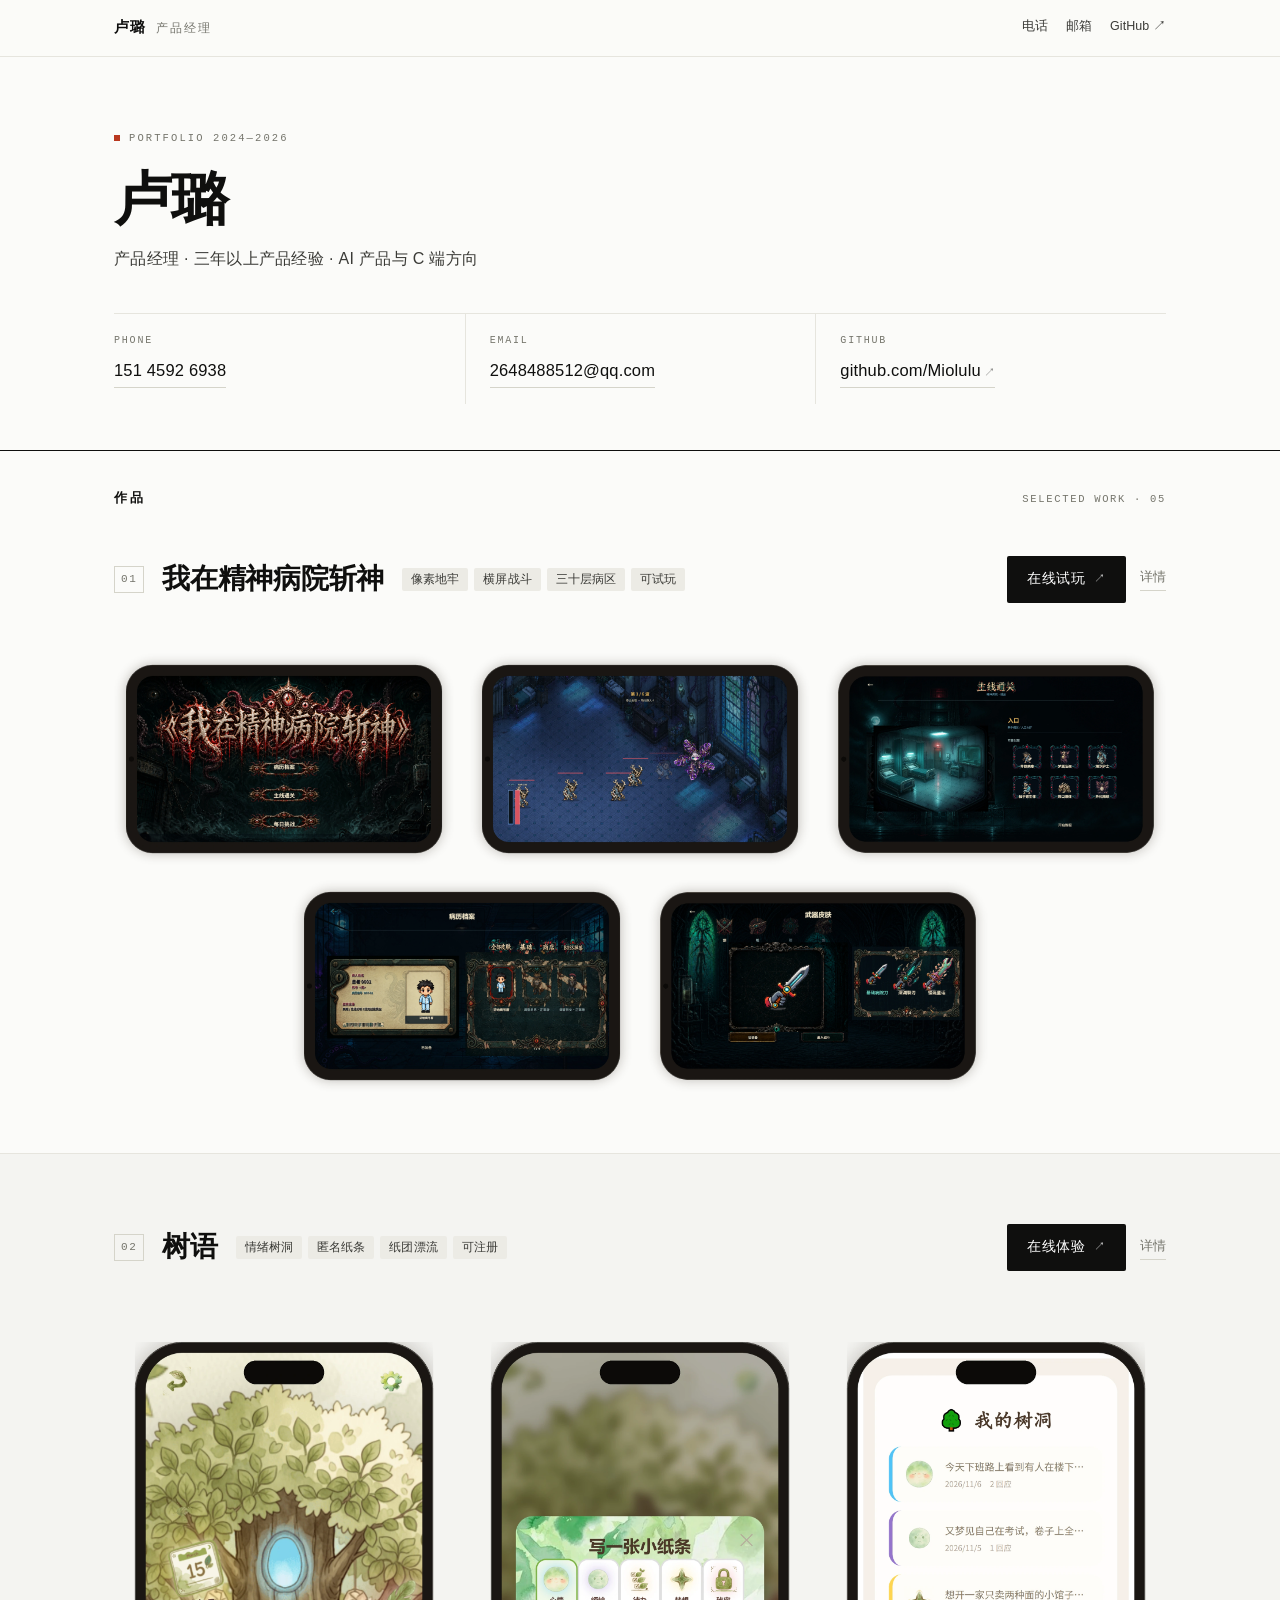
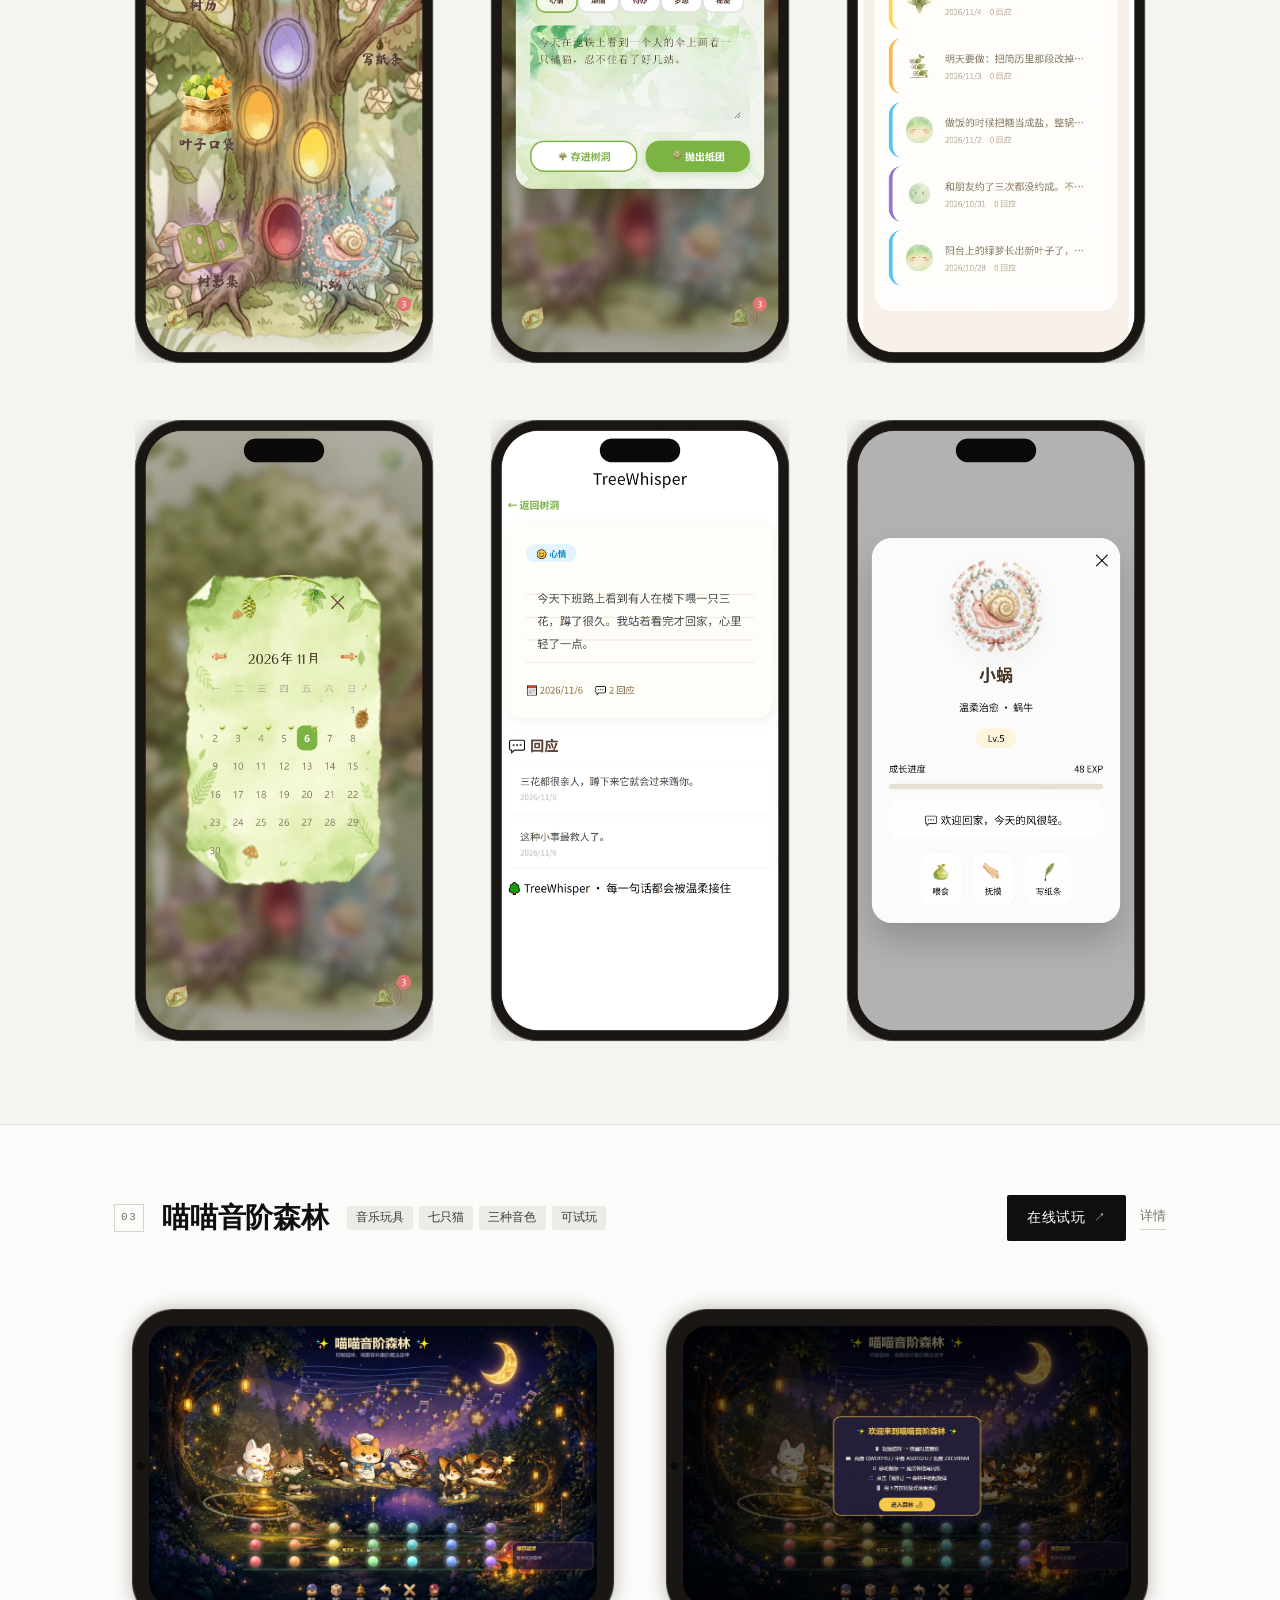
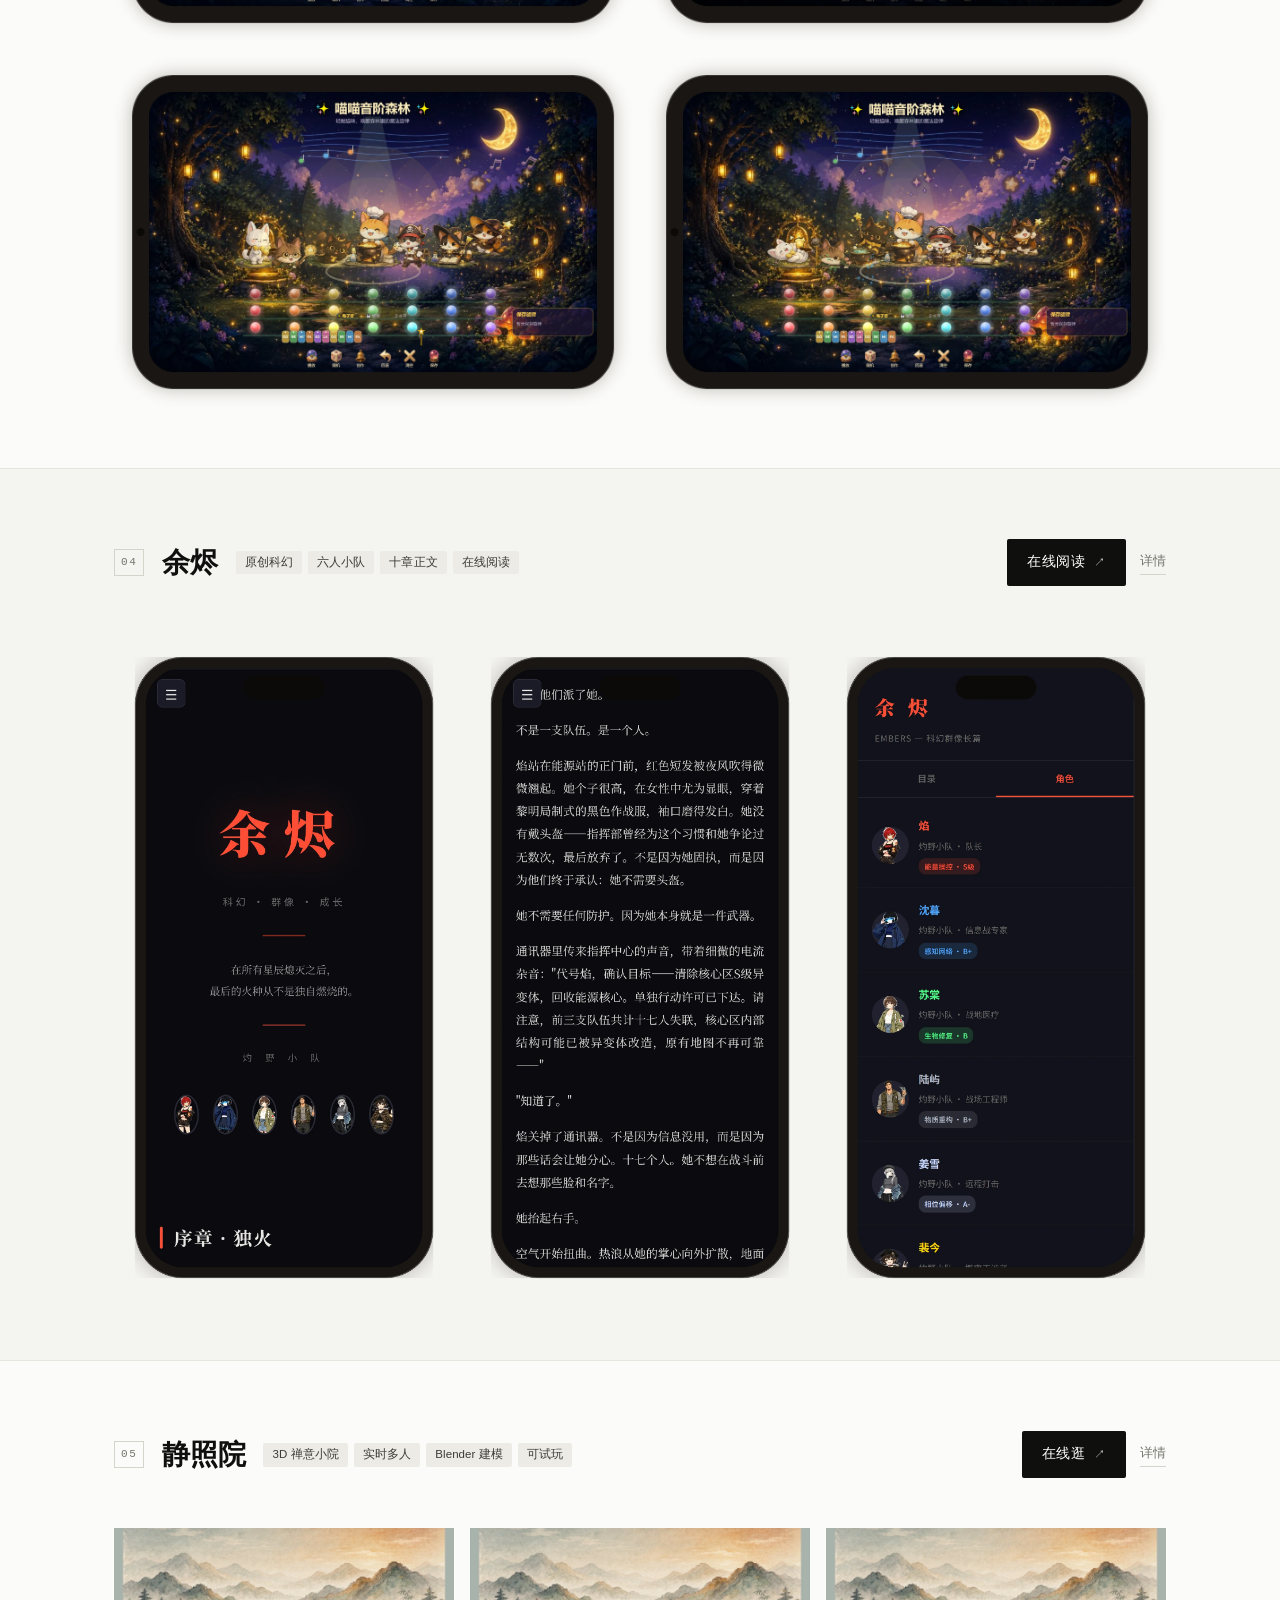
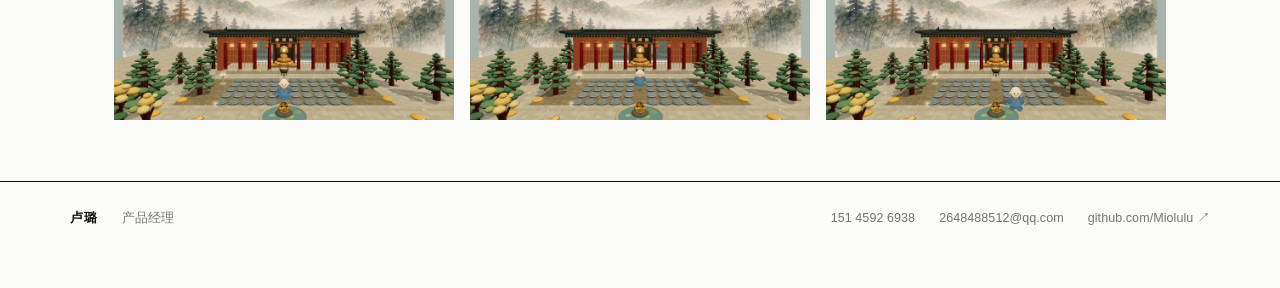
==== commit 588f5f75: "新增作品 05 静照院：3D 禅意小院（首页卡片 + zen 详情页 + 4 张实景图）" ====
--- a/docs/index.html
+++ b/docs/index.html
@@ -176,7 +176,7 @@
   <div class="secband">
     <div class="wrap sec">
       <h2>作品</h2>
-      <span>SELECTED WORK · 04</span>
+      <span>SELECTED WORK · 05</span>
     </div>
   </div>
 
@@ -274,6 +274,29 @@
         <figure class="ph"><img src="assets/hd/ember-cover.webp" alt="余烬封面：红色书名、主题词、题记与六个角色头像" width="1181" height="2300"></figure>
         <figure class="ph"><img src="assets/hd/ember-read.webp" alt="正文：序章开头，顶部一条细进度线" width="1181" height="2300" loading="lazy"></figure>
         <figure class="ph"><img src="assets/hd/ember-roles.webp" alt="角色页：灼野小队六名成员，各自的队内位置与异能等级" width="1181" height="2300" loading="lazy"></figure>
+      </div>
+    </div>
+  </article>
+
+  <!-- 05 -->
+  <article class="work" id="zen">
+    <div class="wrap">
+      <div class="work__head">
+        <span class="work__no">05</span>
+        <h3>静照院</h3>
+        <ul class="tags">
+          <li>3D 禅意小院</li><li>实时多人</li><li>Blender 建模</li><li>可试玩</li>
+        </ul>
+        <p class="work__act">
+          <a class="cta" href="https://miolulu.github.io/zen-court/" target="_blank" rel="noopener">在线逛<span class="arrow">↗</span></a>
+          <a class="more" href="zen/">详情</a>
+        </p>
+      </div>
+
+      <div class="phones phones--c3 phones--stack">
+        <figure class="ph"><img src="assets/hd/zen-yard.webp" alt="庭院全景：敞口木构大殿、殿内金佛、成排拜垫、居中荷池金蟾，四周松林环抱" width="1600" height="900"></figure>
+        <figure class="ph"><img src="assets/hd/zen-hall.webp" alt="殿前视角：匾额「静照院」，檐下红灯笼一排，殿内金佛结跏趺坐" width="1600" height="900" loading="lazy"></figure>
+        <figure class="ph"><img src="assets/hd/zen-pond.webp" alt="荷池特写：金蟾蹲在池心石上口衔铜钱，小沙弥站在东岸" width="1600" height="900" loading="lazy"></figure>
       </div>
     </div>
   </article>
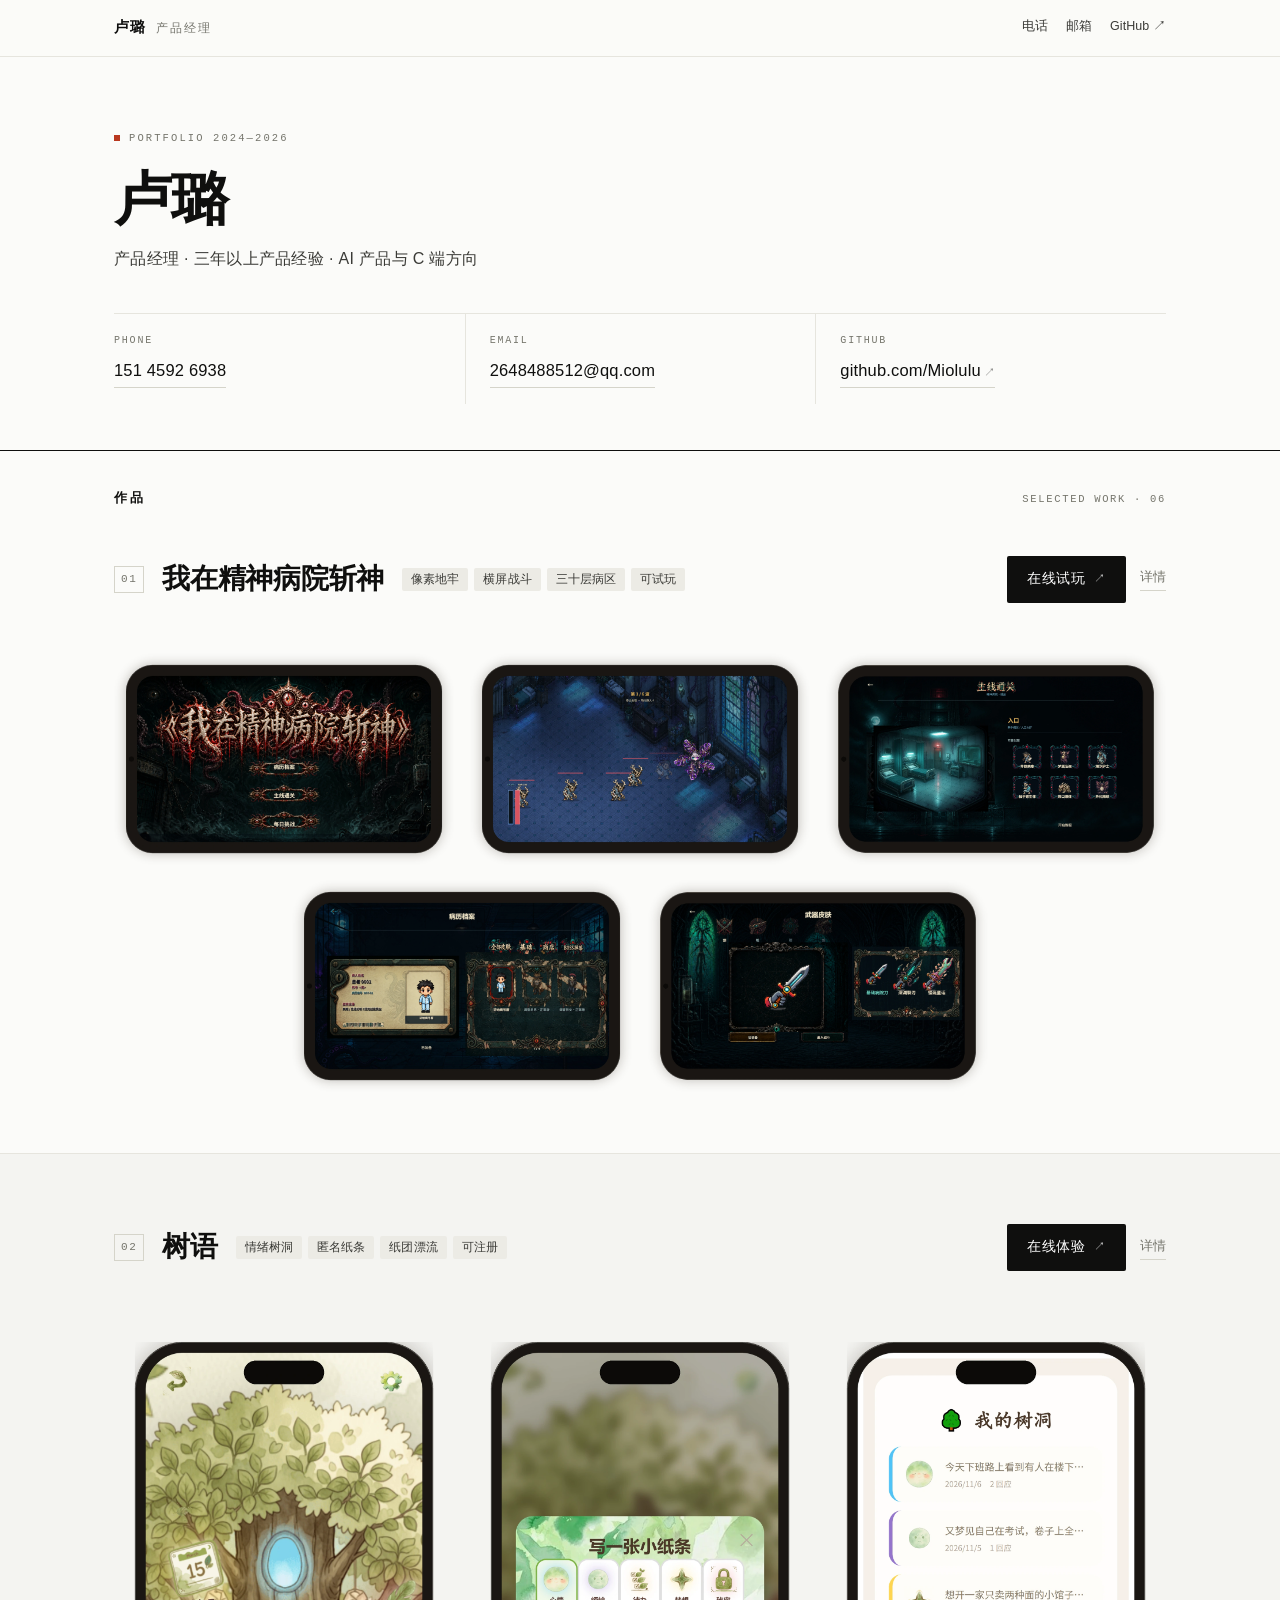
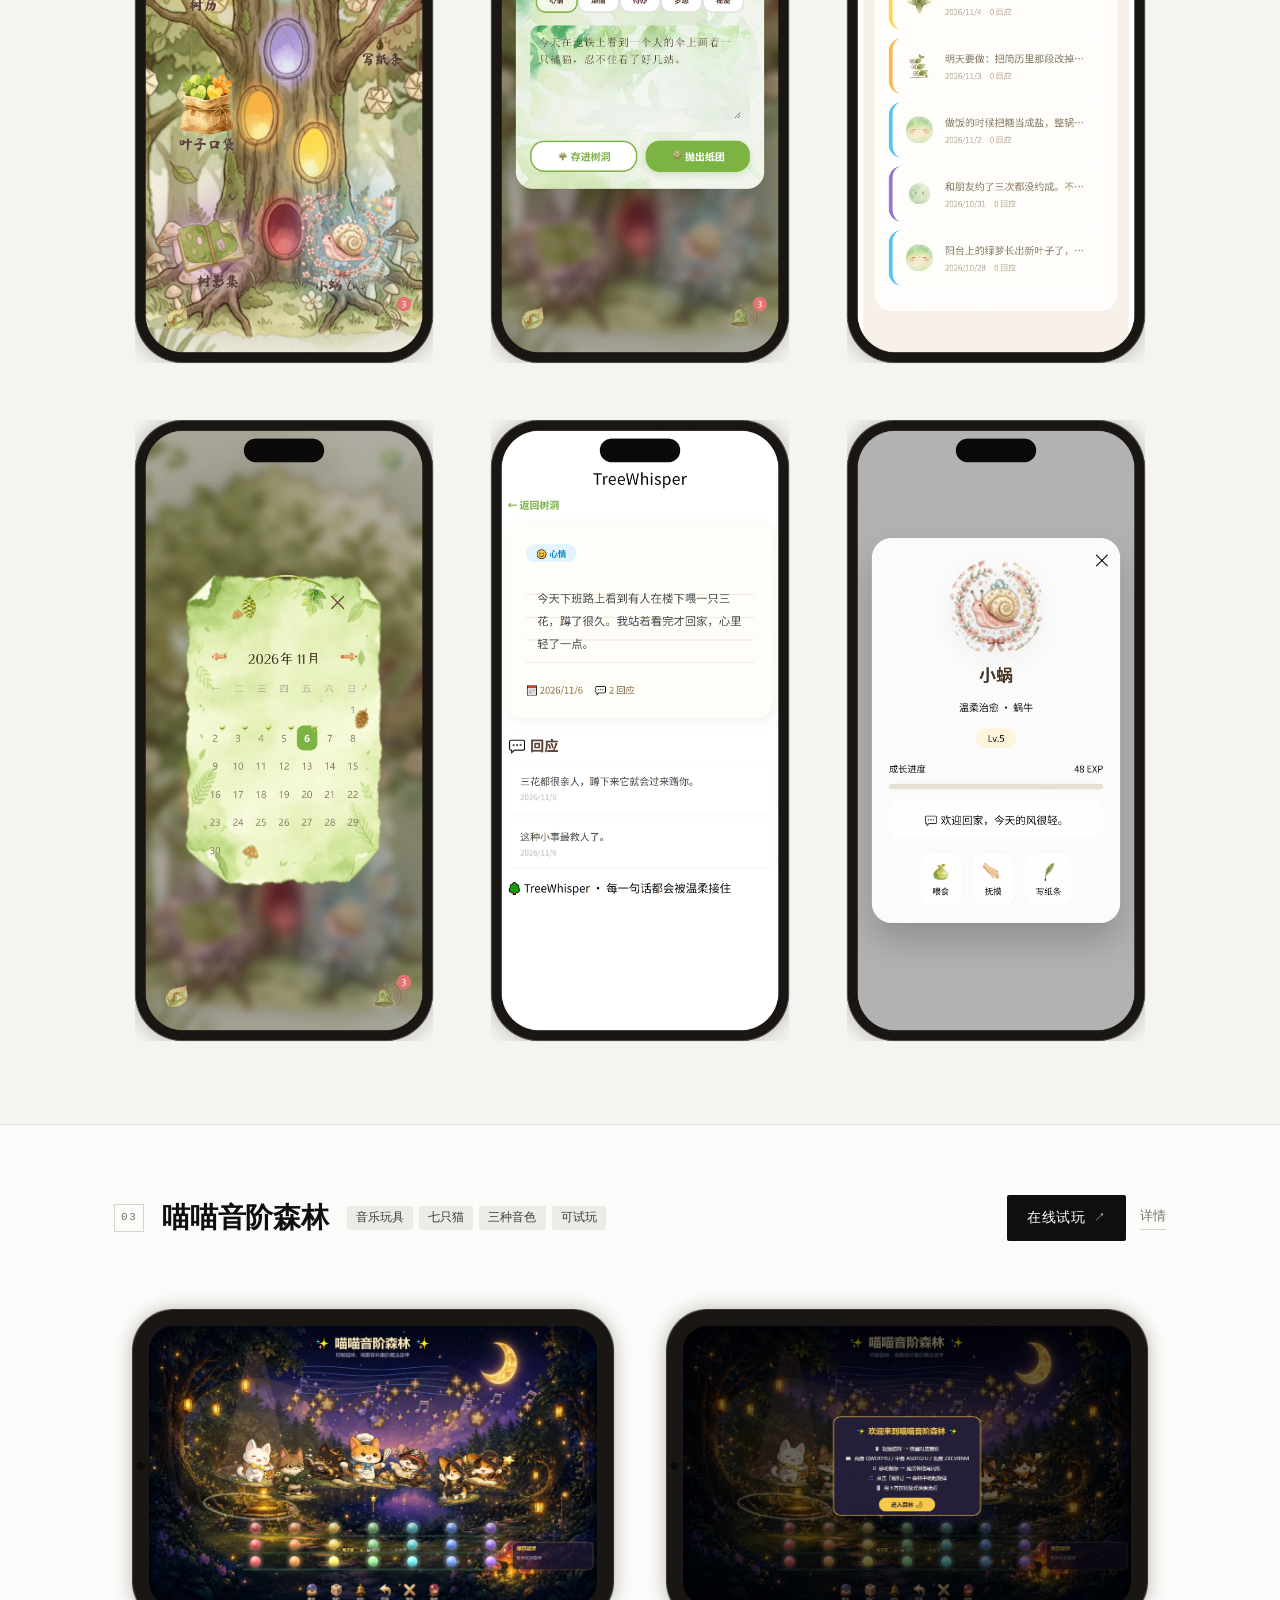
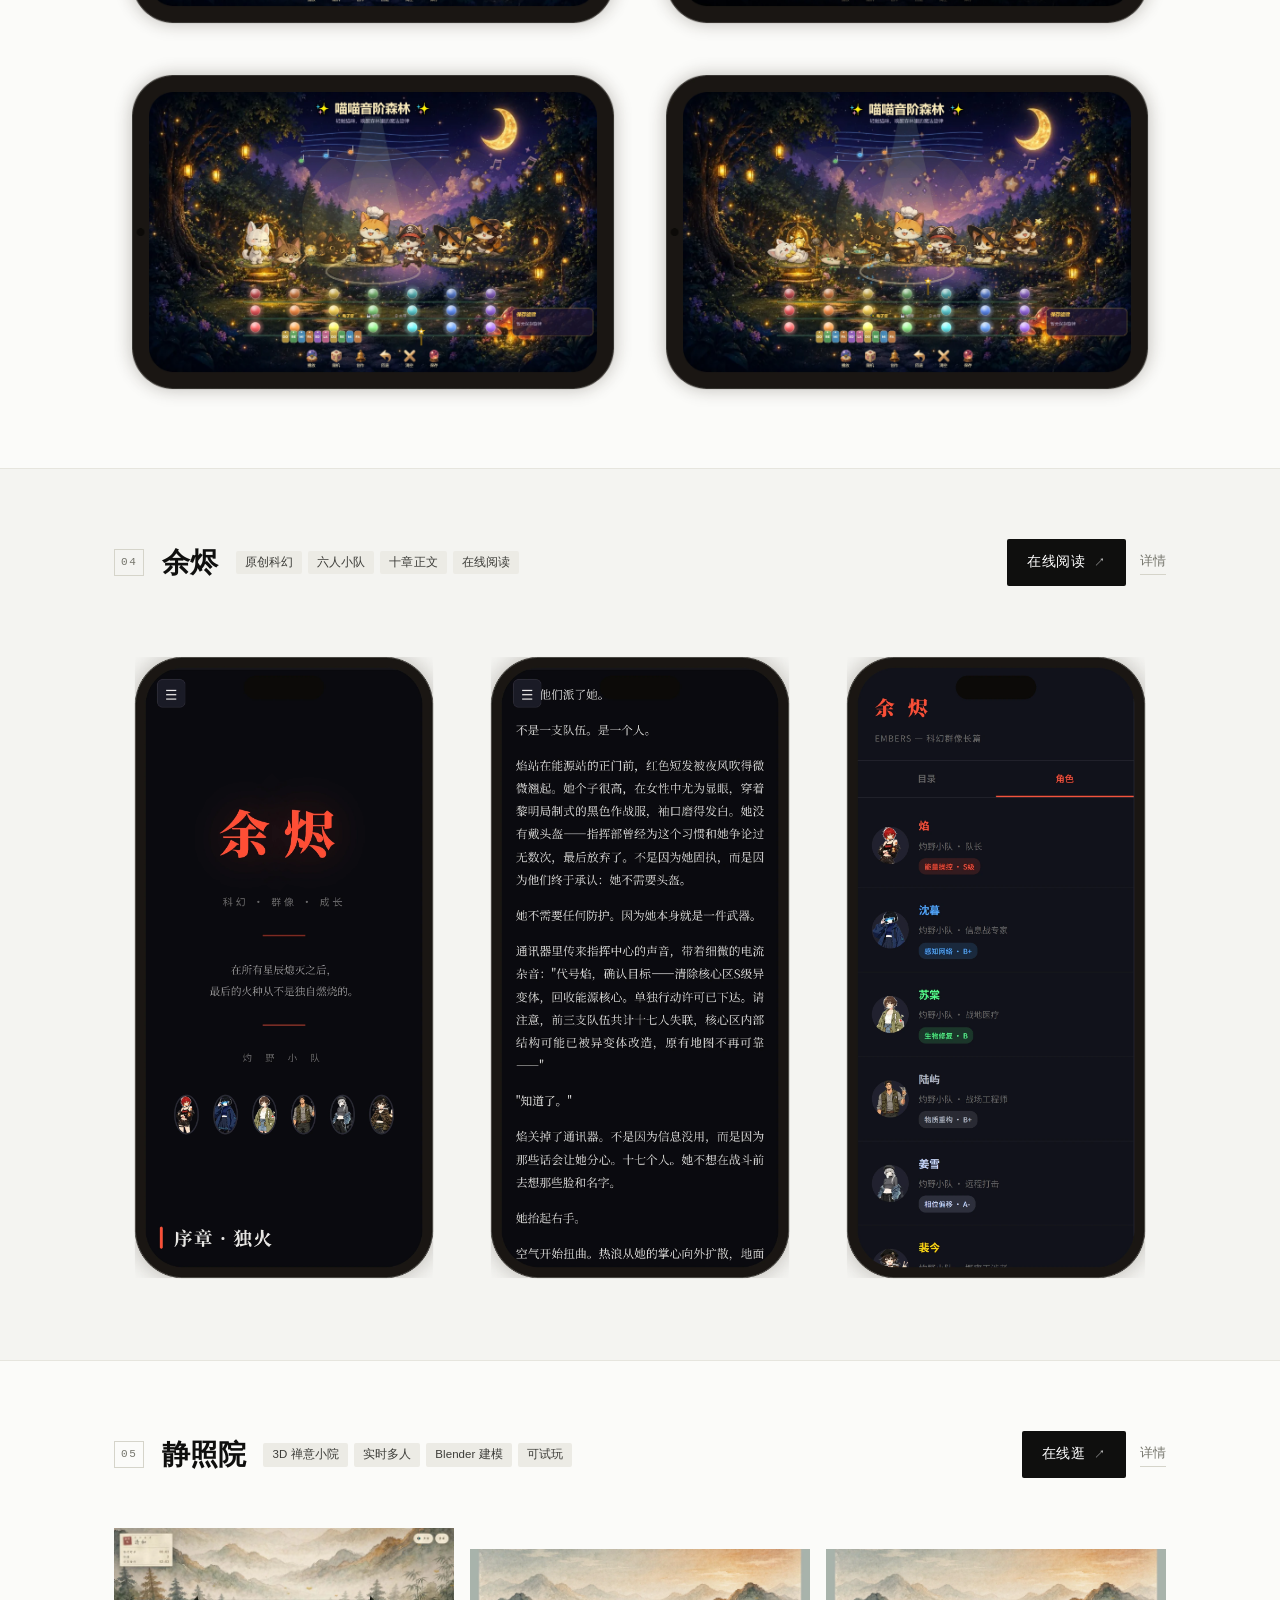
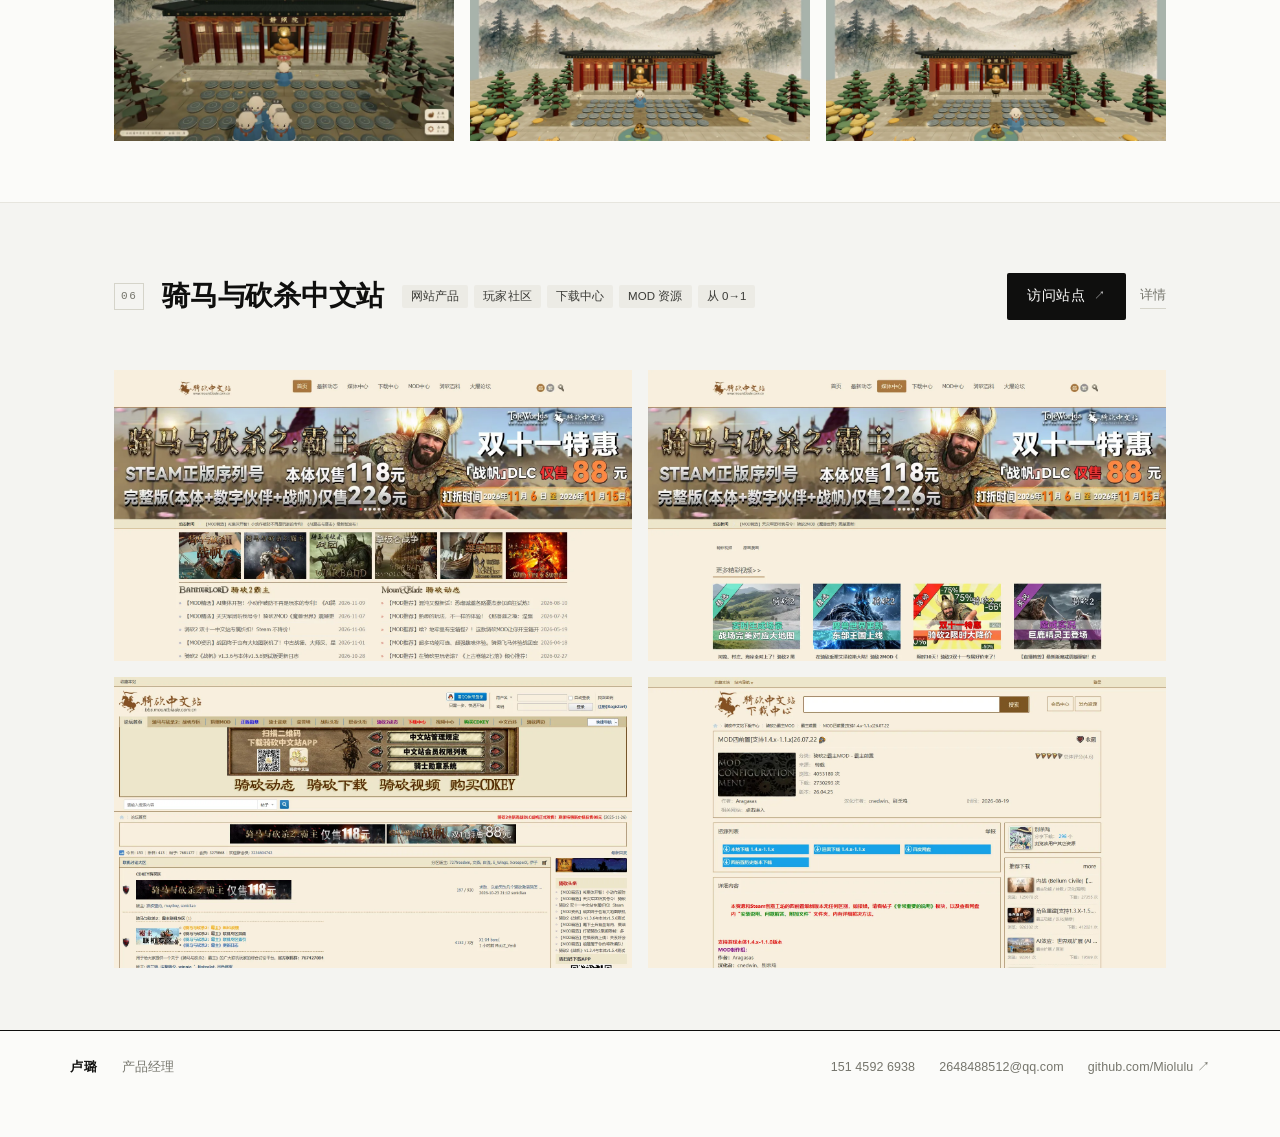
==== commit 09c32f6f: "feat: 新增作品「骑马与砍杀中文站」(06) — 首页条目 + 独立详情页 + 实拍截图" ====
--- a/docs/index.html
+++ b/docs/index.html
@@ -176,7 +176,7 @@
   <div class="secband">
     <div class="wrap sec">
       <h2>作品</h2>
-      <span>SELECTED WORK · 05</span>
+      <span>SELECTED WORK · 06</span>
     </div>
   </div>
 
@@ -288,7 +288,7 @@
           <li>3D 禅意小院</li><li>实时多人</li><li>Blender 建模</li><li>可试玩</li>
         </ul>
         <p class="work__act">
-          <a class="cta" href="https://miolulu.github.io/zen-court/" target="_blank" rel="noopener">在线逛<span class="arrow">↗</span></a>
+          <a class="cta" href="https://zen-court.app.workbuddy.host/?sharecode=W4KP6M27DR" target="_blank" rel="noopener">在线逛<span class="arrow">↗</span></a>
           <a class="more" href="zen/">详情</a>
         </p>
       </div>
@@ -297,6 +297,30 @@
         <figure class="ph"><img src="assets/hd/zen-yard.webp" alt="庭院全景：敞口木构大殿、殿内金佛、成排拜垫、居中荷池金蟾，四周松林环抱" width="1600" height="900"></figure>
         <figure class="ph"><img src="assets/hd/zen-hall.webp" alt="殿前视角：匾额「静照院」，檐下红灯笼一排，殿内金佛结跏趺坐" width="1600" height="900" loading="lazy"></figure>
         <figure class="ph"><img src="assets/hd/zen-pond.webp" alt="荷池特写：金蟾蹲在池心石上口衔铜钱，小沙弥站在东岸" width="1600" height="900" loading="lazy"></figure>
+      </div>
+    </div>
+  </article>
+
+  <!-- 06 -->
+  <article class="work" id="mountblade">
+    <div class="wrap">
+      <div class="work__head">
+        <span class="work__no">06</span>
+        <h3>骑马与砍杀中文站</h3>
+        <ul class="tags">
+          <li>网站产品</li><li>玩家社区</li><li>下载中心</li><li>MOD 资源</li><li>从 0→1</li>
+        </ul>
+        <p class="work__act">
+          <a class="cta" href="https://www.mountblade.com.cn/" target="_blank" rel="noopener">访问站点<span class="arrow">↗</span></a>
+          <a class="more" href="mountblade/">详情</a>
+        </p>
+      </div>
+
+      <div class="phones phones--c2">
+        <figure class="ph"><img src="assets/hd/mountblade-home.webp" alt="骑砍中文站首页：霸主双十一促销横幅、最新动态、六大游戏系列入口" width="1600" height="900"></figure>
+        <figure class="ph"><img src="assets/hd/mountblade-media.webp" alt="媒体中心：精彩视频、原画漫画、各代作品宣传视频截图网格" width="1600" height="900" loading="lazy"></figure>
+        <figure class="ph"><img src="assets/hd/mountblade-forum.webp" alt="火爆论坛：板块分区、第纳尔积分、海量主题与回复" width="1600" height="900" loading="lazy"></figure>
+        <figure class="ph"><img src="assets/hd/mountblade-download.webp" alt="下载中心：MOD 资源管理、版本说明与安装教程" width="1600" height="900" loading="lazy"></figure>
       </div>
     </div>
   </article>
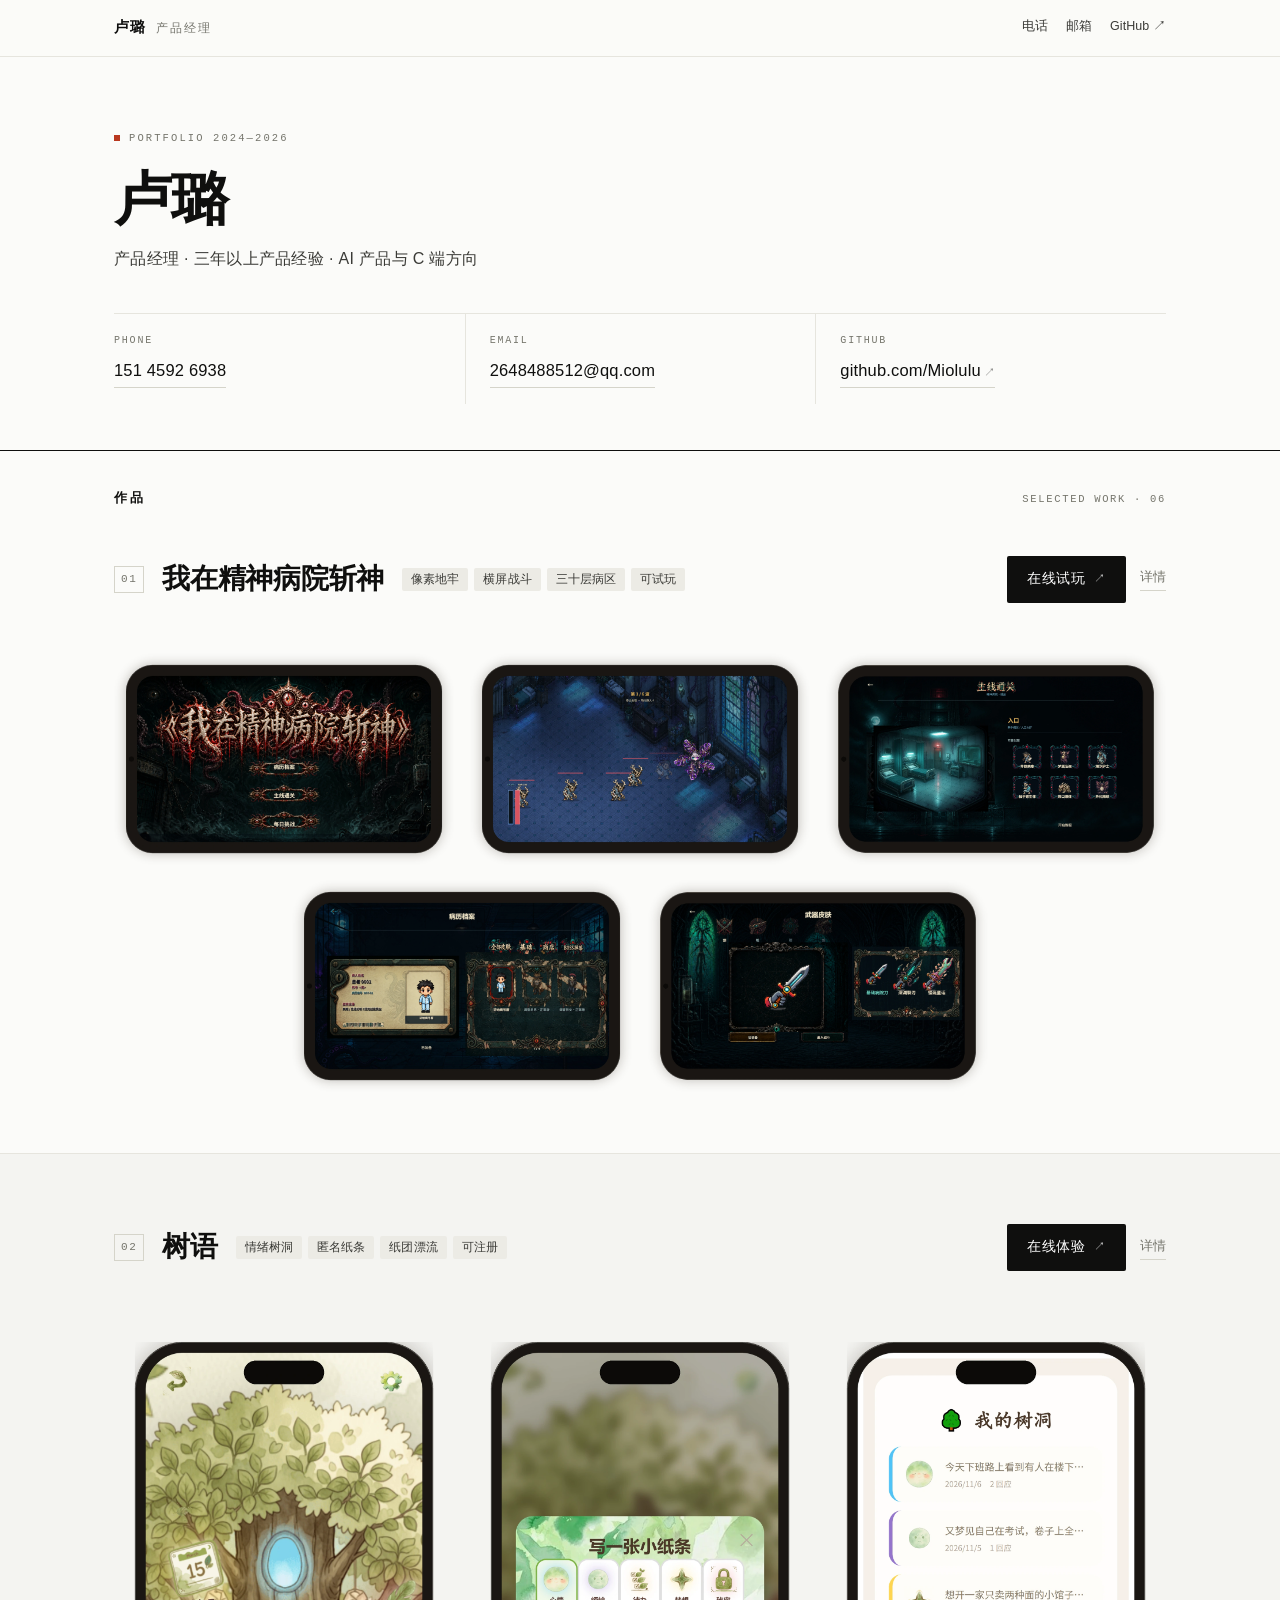
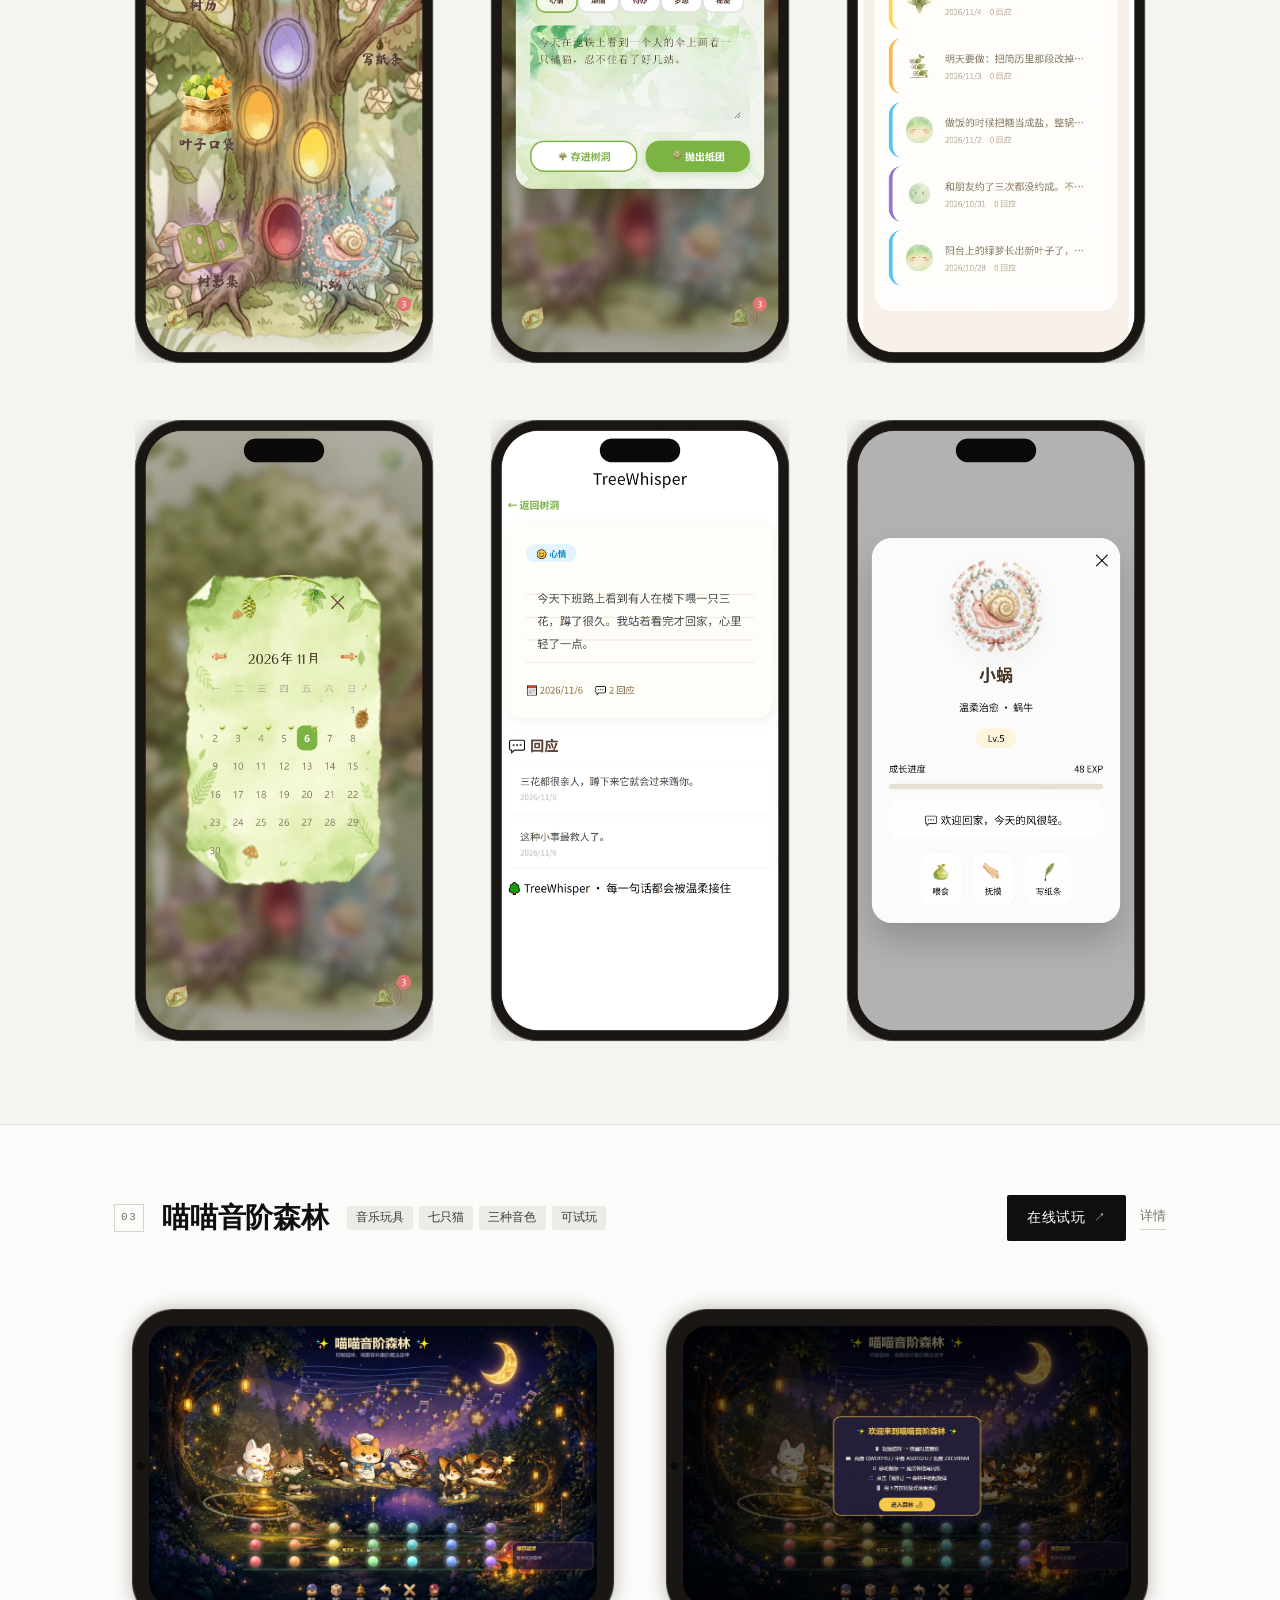
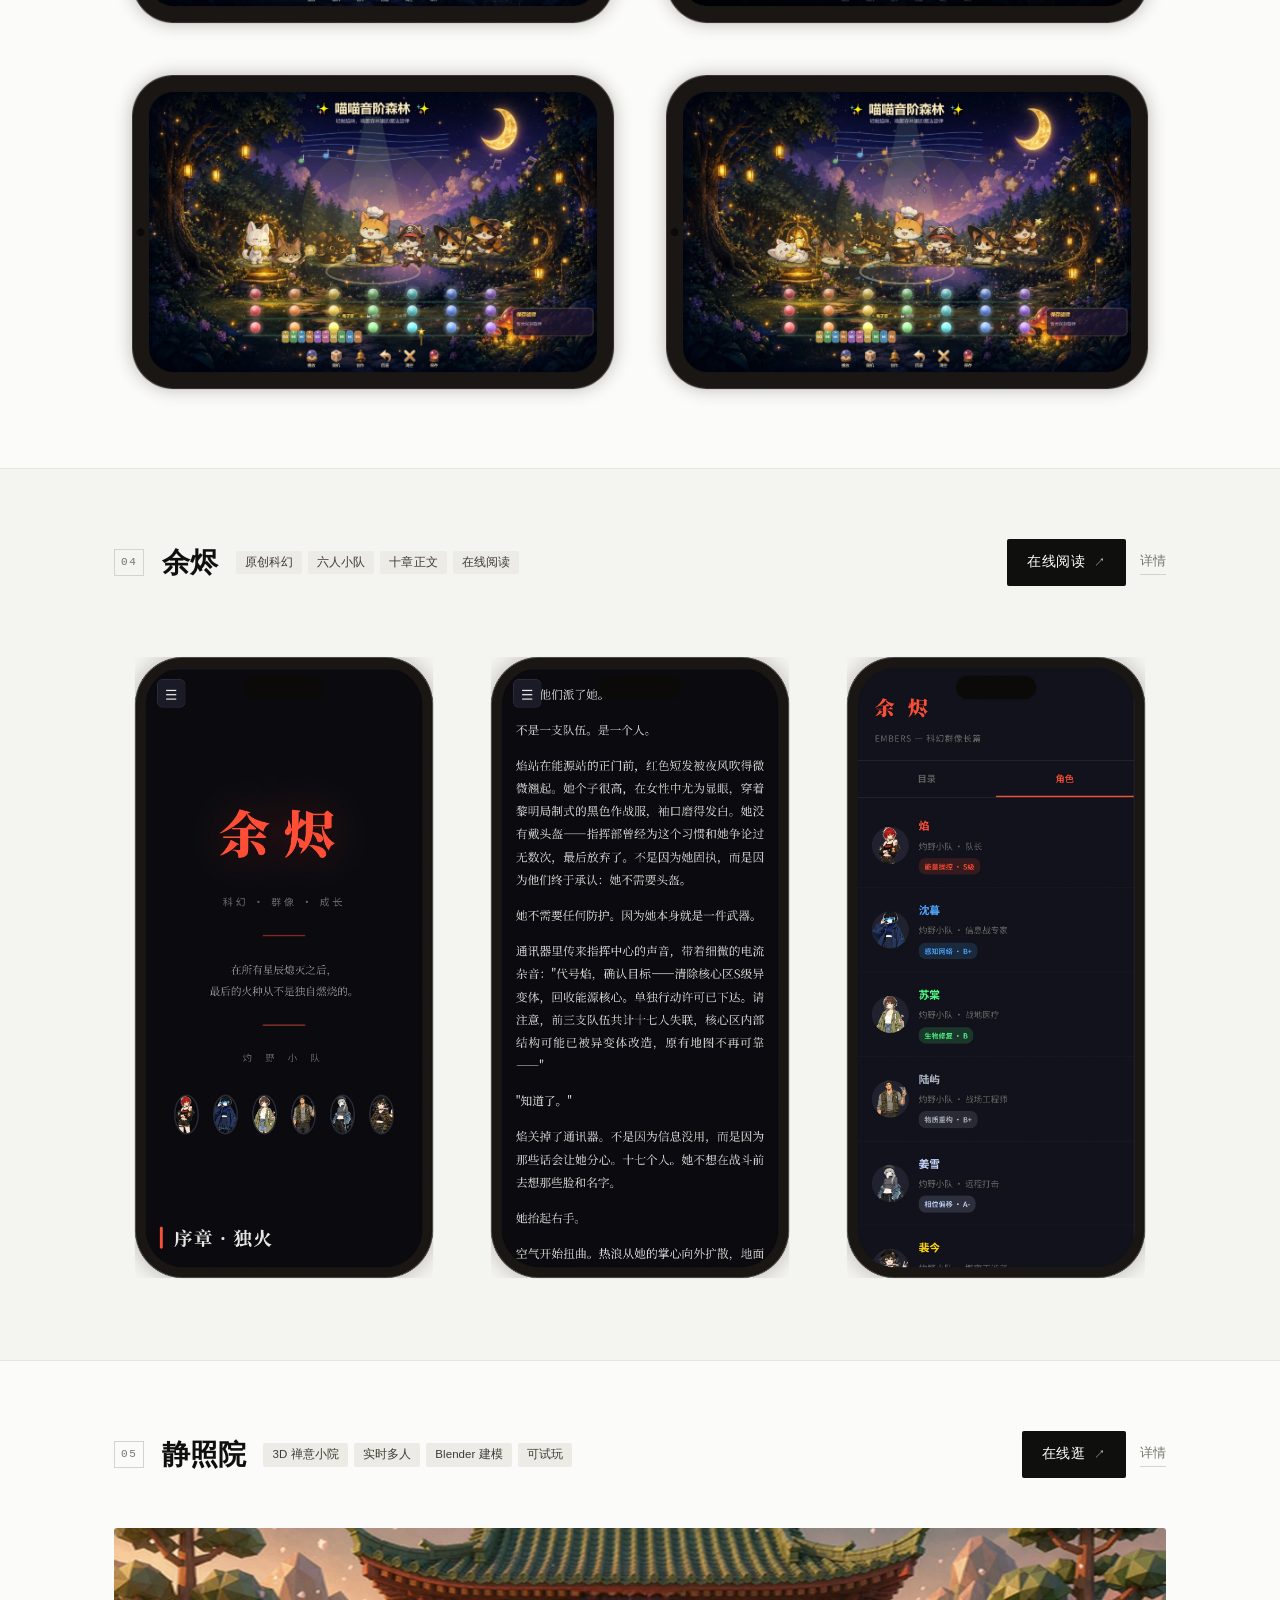
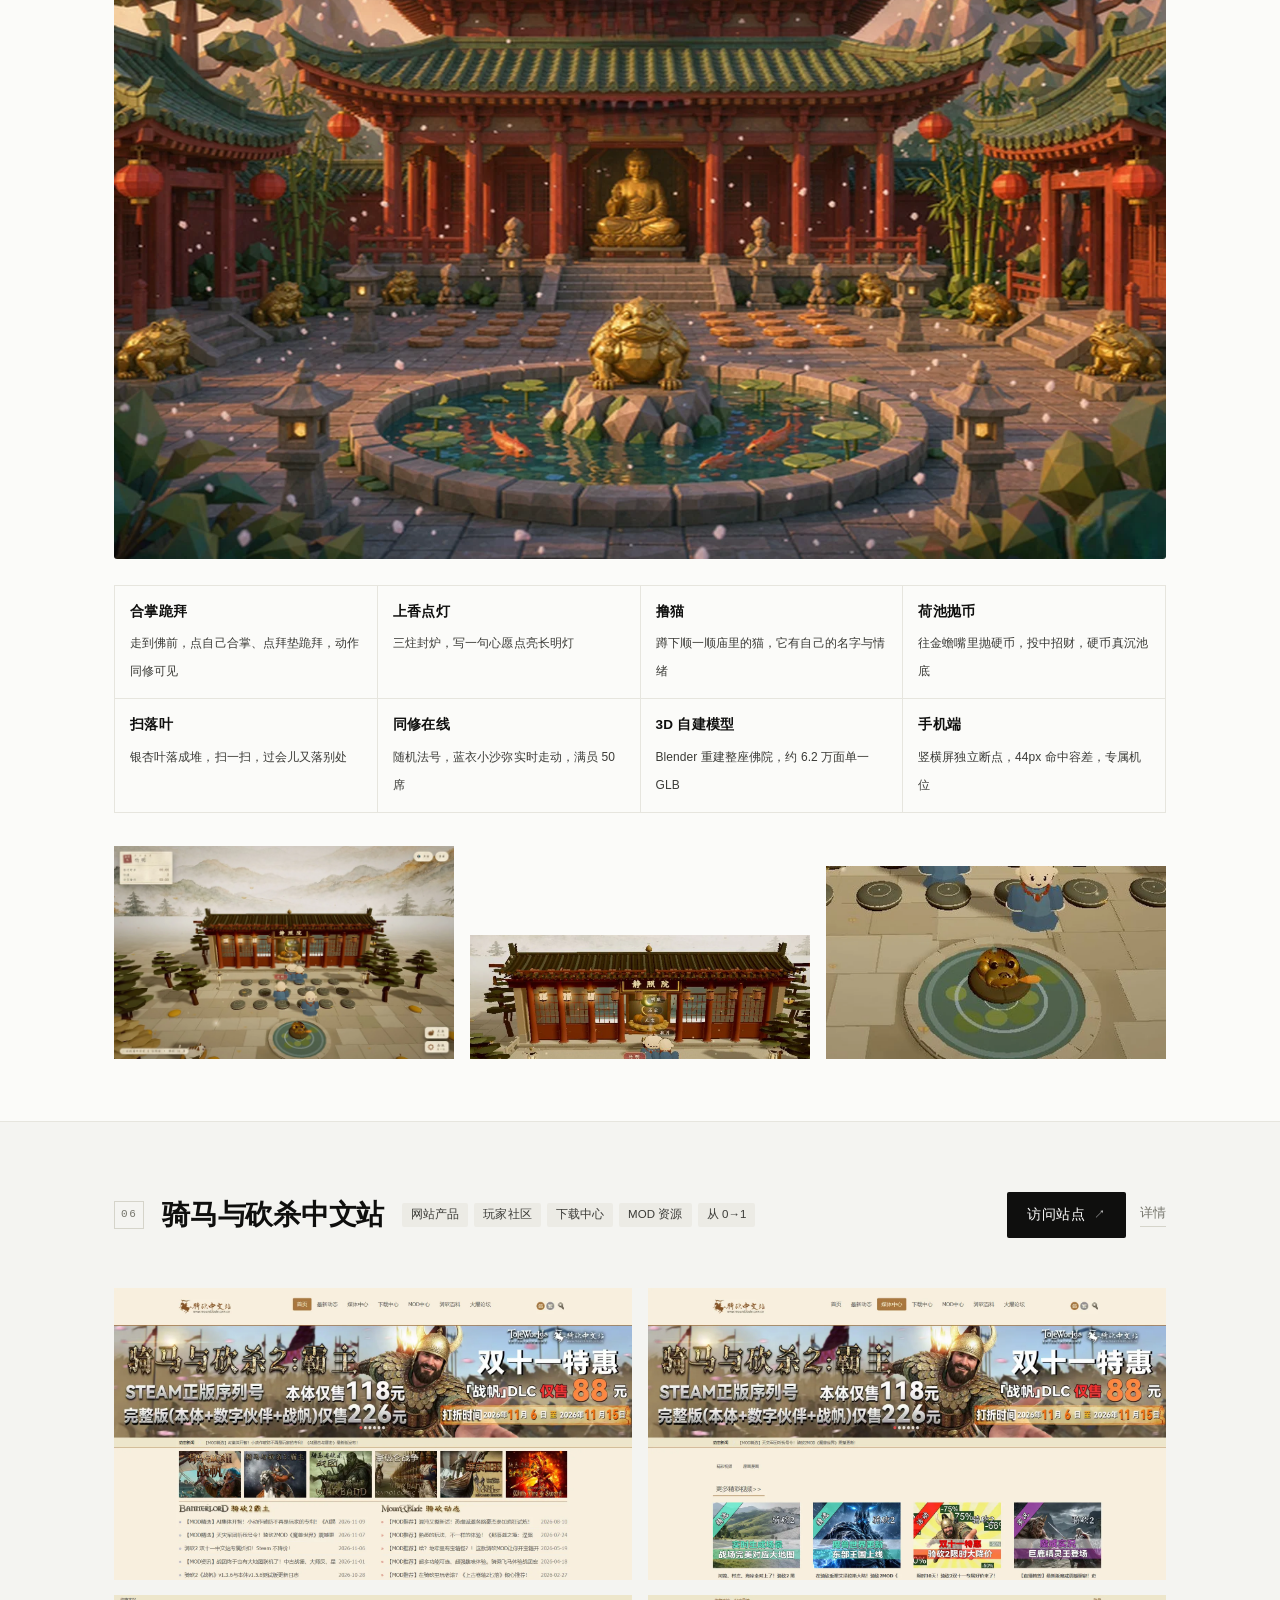
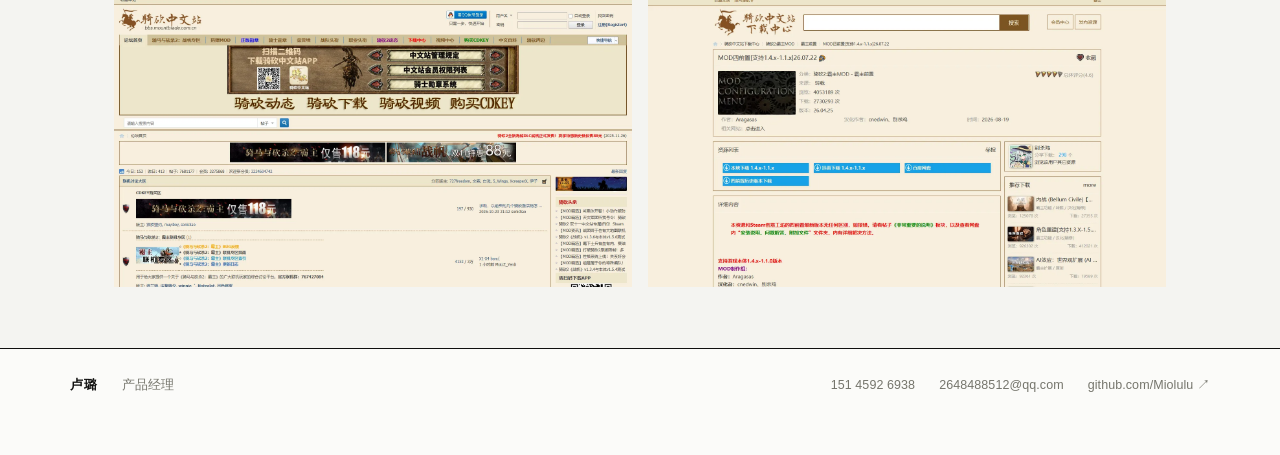
==== commit 74026834: "优化静照院首页展示：新增主视觉 + 功能网格 - 新增 docs/assets/hd/zen-hero.webp：去水印、无伪汉字的低多边形禅院主视觉（黄昏暖光） - docs/index.html " ====
--- a/docs/index.html
+++ b/docs/index.html
@@ -132,6 +132,17 @@
   .phones--stack{--cols:1}
 }
 @media (prefers-reduced-motion:reduce){html{scroll-behavior:auto}}
+
+/* 静照院增强：主视觉 + 功能网格 */
+.ph--hero{width:100%;margin:0 0 clamp(16px,2vw,26px)}
+.ph--hero img{border-radius:3px}
+.zen-feat{list-style:none;margin:0 0 clamp(22px,2.6vw,34px);padding:0;
+  display:grid;grid-template-columns:repeat(4,1fr);gap:1px;
+  background:var(--line);border:1px solid var(--line)}
+.zen-feat li{background:var(--bg);padding:14px 15px;min-width:0}
+.zen-feat b{display:block;font-size:13.5px;font-weight:600;letter-spacing:.02em;margin-bottom:5px}
+.zen-feat span{font-size:12px;color:var(--ink-2);line-height:1.6}
+@media (max-width:820px){.zen-feat{grid-template-columns:repeat(2,1fr)}}
 </style>
 </head>
 <body>
@@ -293,8 +304,23 @@
         </p>
       </div>
 
+      <figure class="ph ph--hero">
+        <img src="assets/hd/zen-hero.webp" alt="静照院主视觉：黄昏暖光下的低多边形禅院，大殿金佛、居中荷池金蟾、檐下红灯笼、同修与落雪飘瓣" width="1500" height="900" loading="lazy">
+      </figure>
+
+      <ul class="zen-feat">
+        <li><b>合掌跪拜</b><span>走到佛前，点自己合掌、点拜垫跪拜，动作同修可见</span></li>
+        <li><b>上香点灯</b><span>三炷封炉，写一句心愿点亮长明灯</span></li>
+        <li><b>撸猫</b><span>蹲下顺一顺庙里的猫，它有自己的名字与情绪</span></li>
+        <li><b>荷池抛币</b><span>往金蟾嘴里抛硬币，投中招财，硬币真沉池底</span></li>
+        <li><b>扫落叶</b><span>银杏叶落成堆，扫一扫，过会儿又落别处</span></li>
+        <li><b>同修在线</b><span>随机法号，蓝衣小沙弥实时走动，满员 50 席</span></li>
+        <li><b>3D 自建模型</b><span>Blender 重建整座佛院，约 6.2 万面单一 GLB</span></li>
+        <li><b>手机端</b><span>竖横屏独立断点，44px 命中容差，专属机位</span></li>
+      </ul>
+
       <div class="phones phones--c3 phones--stack">
-        <figure class="ph"><img src="assets/hd/zen-yard.webp" alt="庭院全景：敞口木构大殿、殿内金佛、成排拜垫、居中荷池金蟾，四周松林环抱" width="1600" height="900"></figure>
+        <figure class="ph"><img src="assets/hd/zen-yard.webp" alt="庭院全景：敞口木构大殿、殿内金佛、成排拜垫、居中荷池金蟾，四周松林环抱" width="1600" height="900" loading="lazy"></figure>
         <figure class="ph"><img src="assets/hd/zen-hall.webp" alt="殿前视角：匾额「静照院」，檐下红灯笼一排，殿内金佛结跏趺坐" width="1600" height="900" loading="lazy"></figure>
         <figure class="ph"><img src="assets/hd/zen-pond.webp" alt="荷池特写：金蟾蹲在池心石上口衔铜钱，小沙弥站在东岸" width="1600" height="900" loading="lazy"></figure>
       </div>
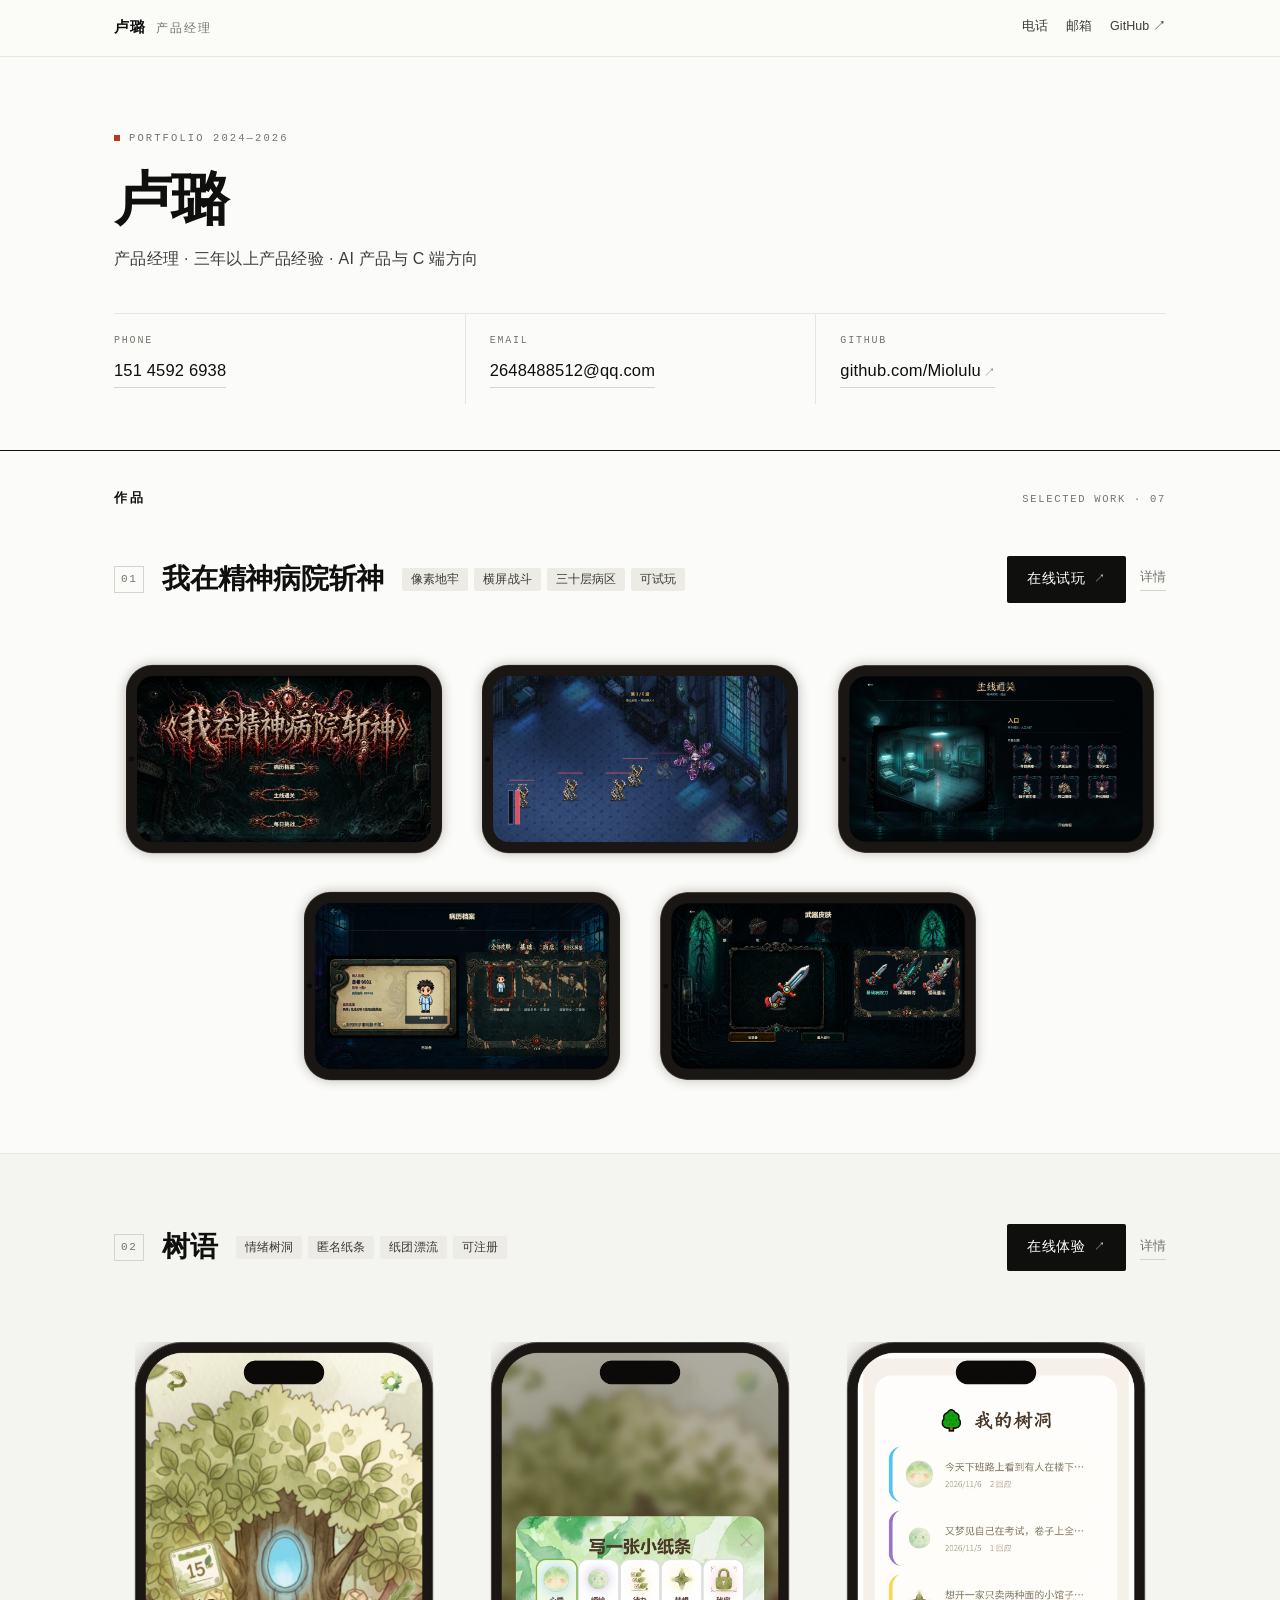
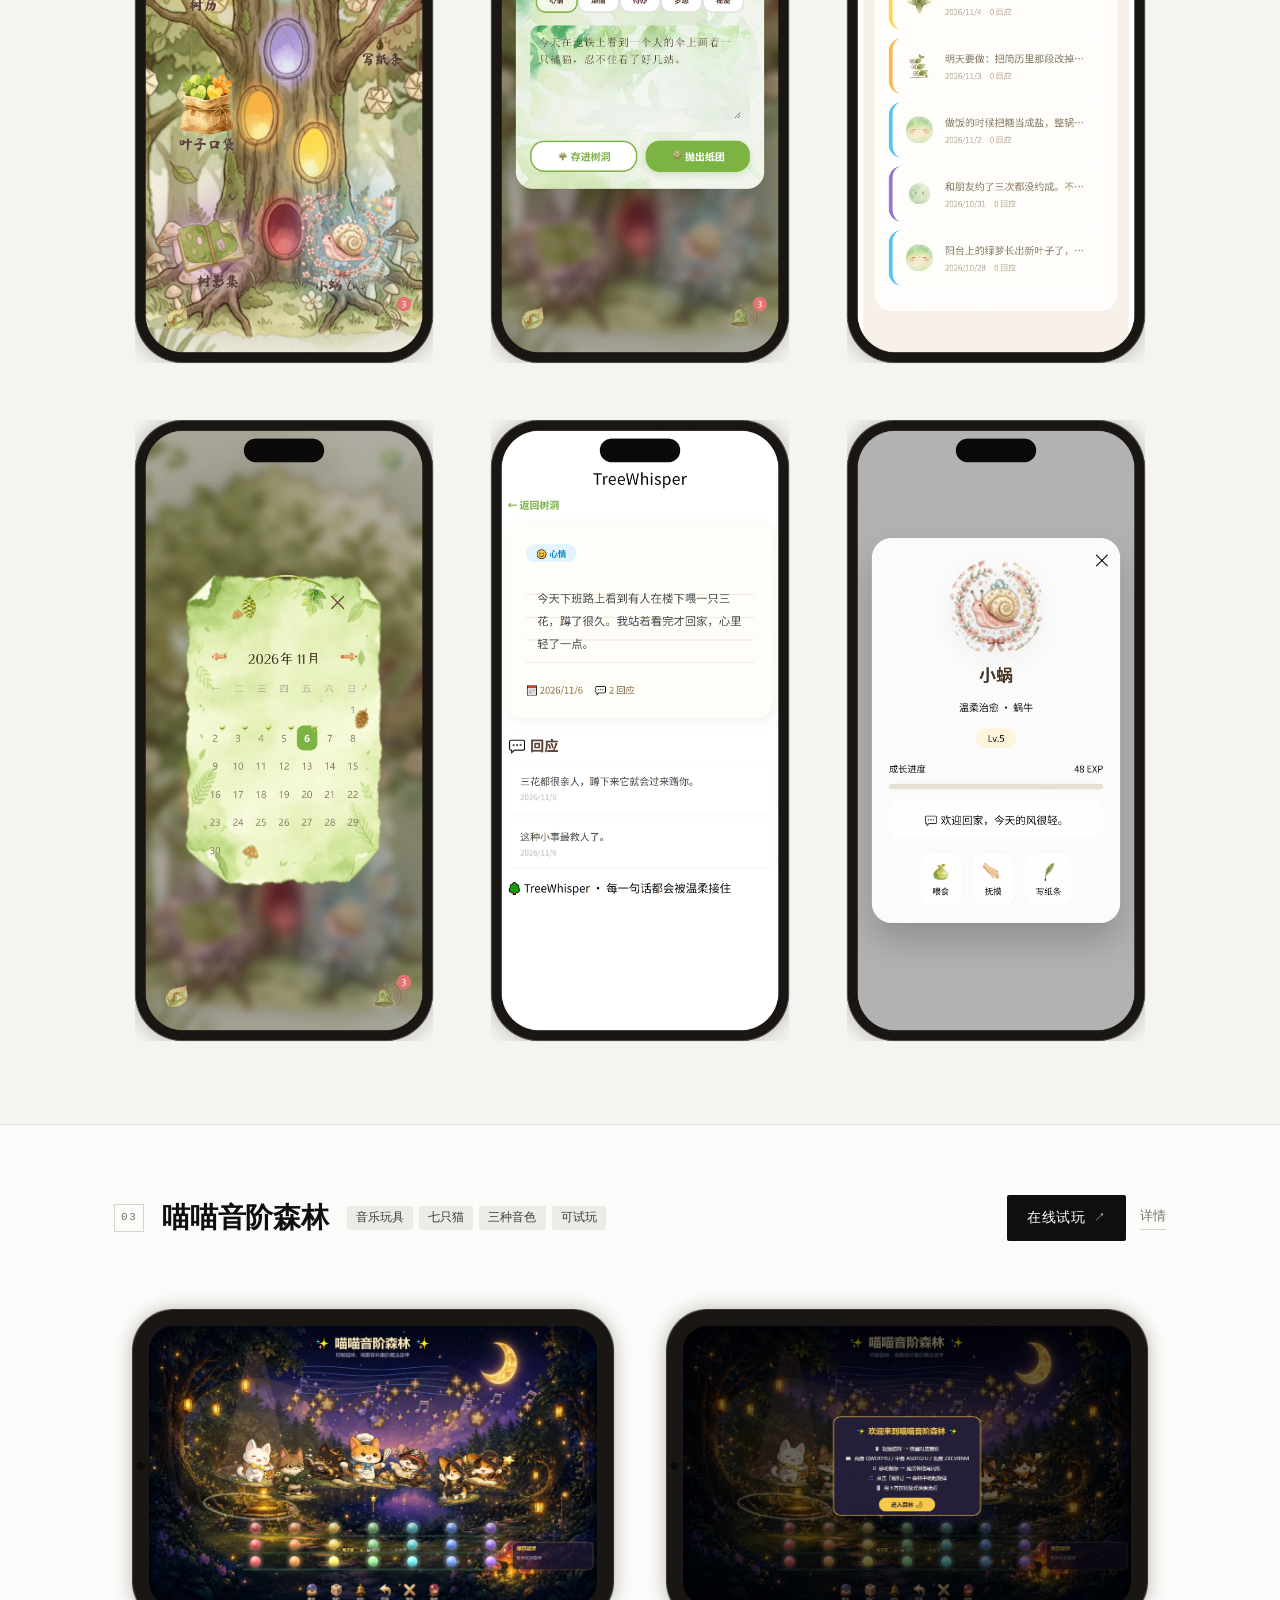
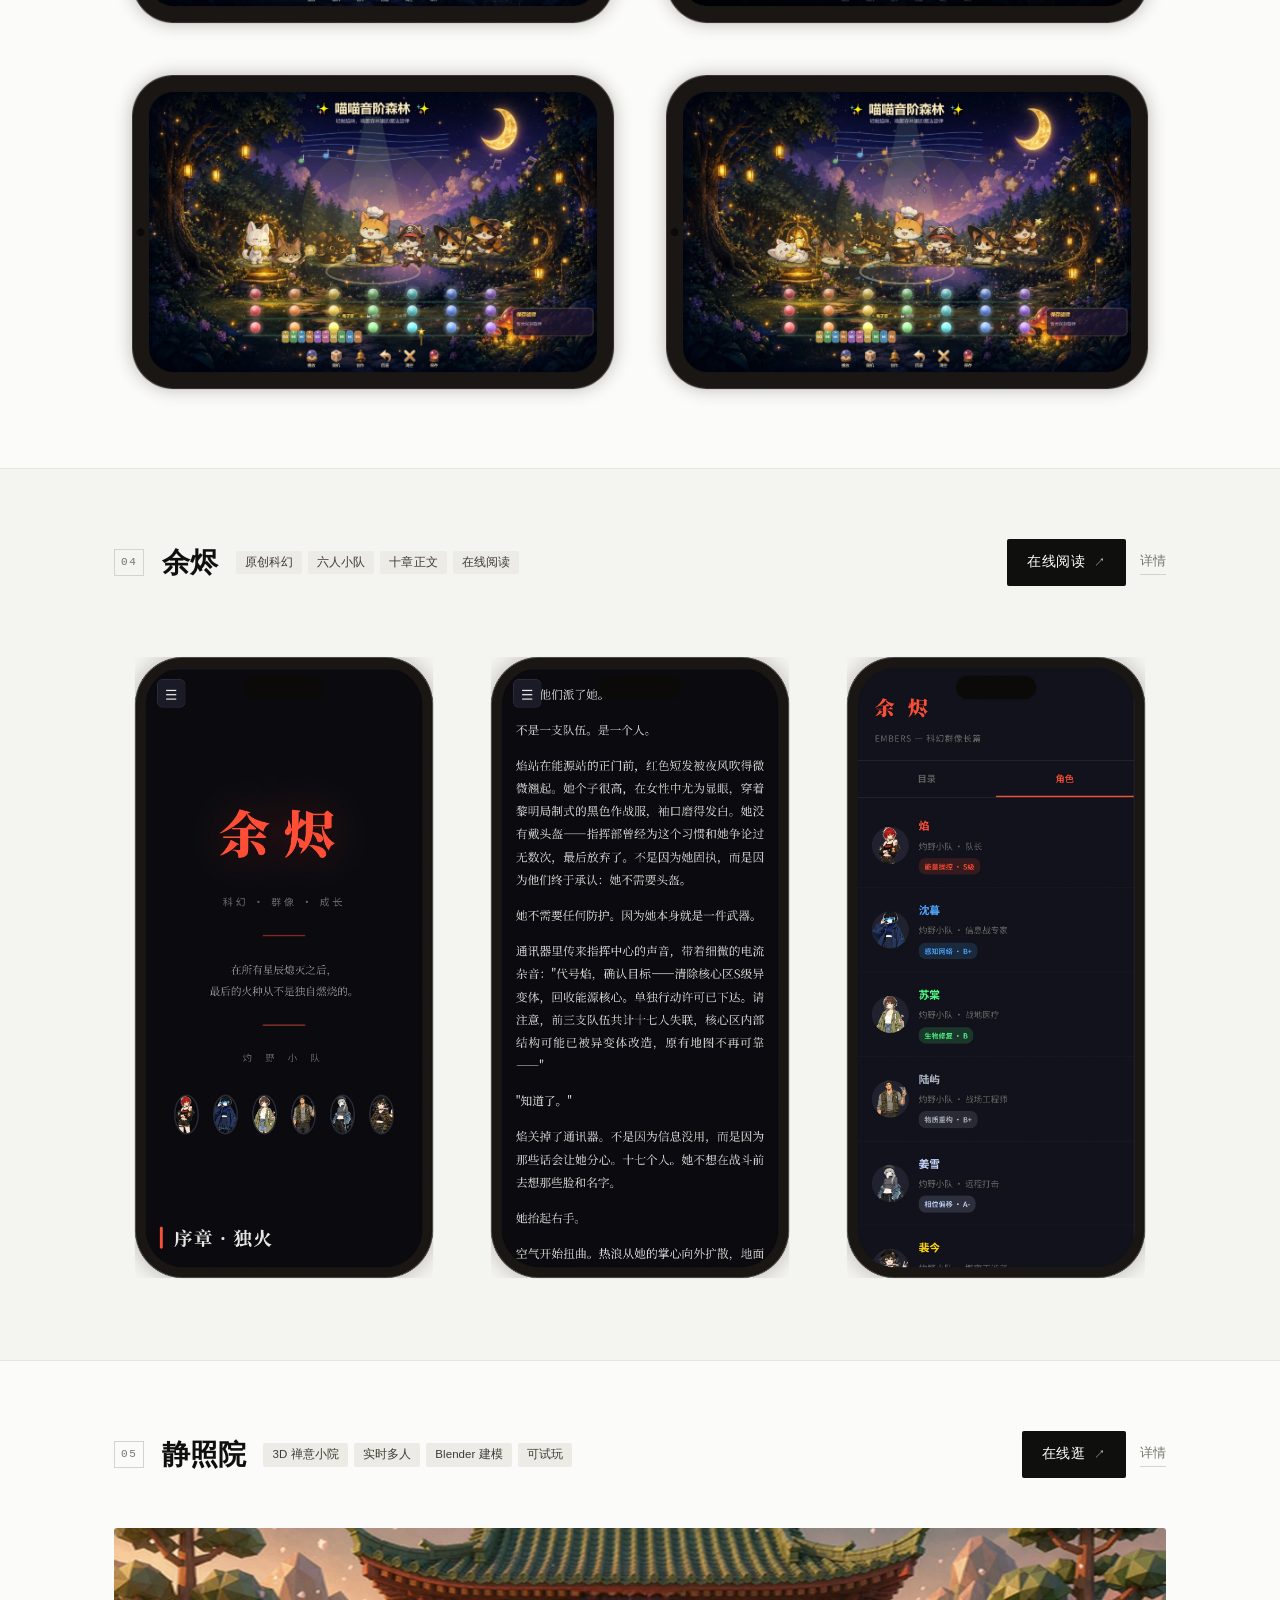
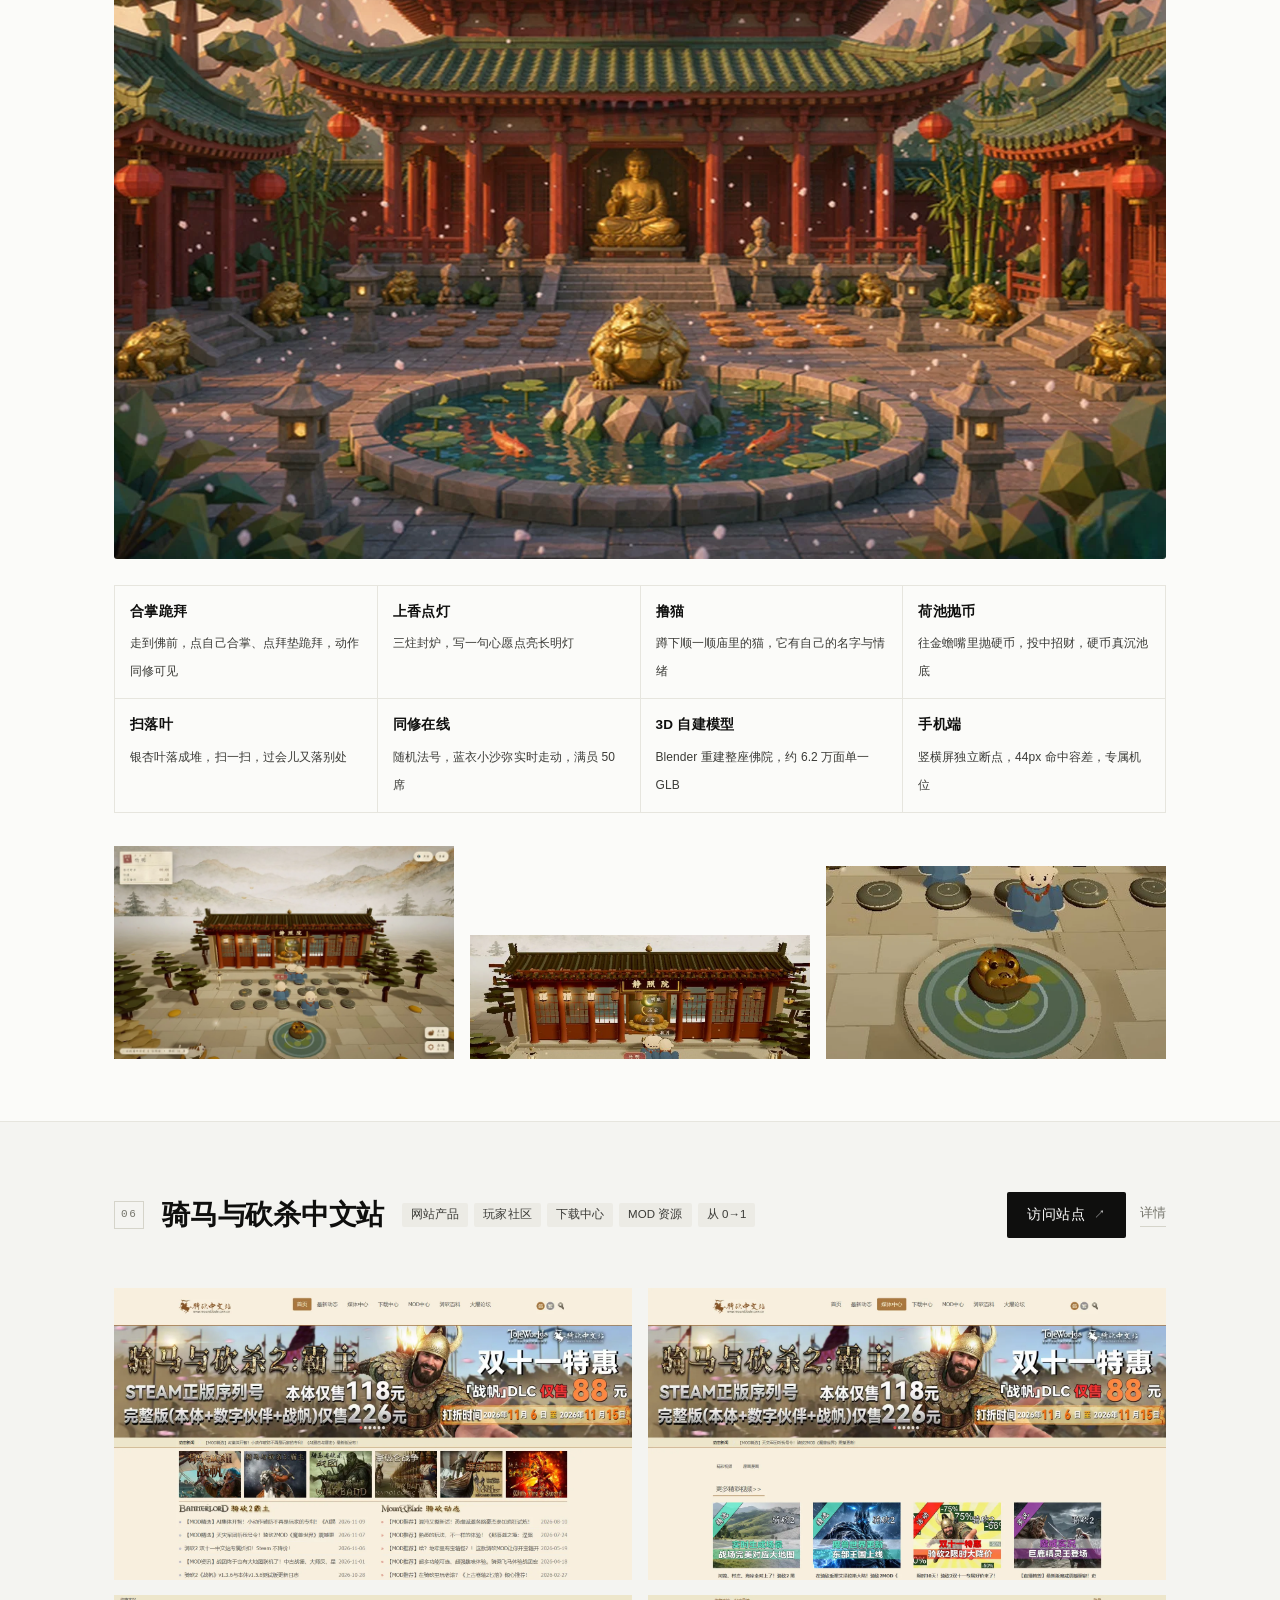
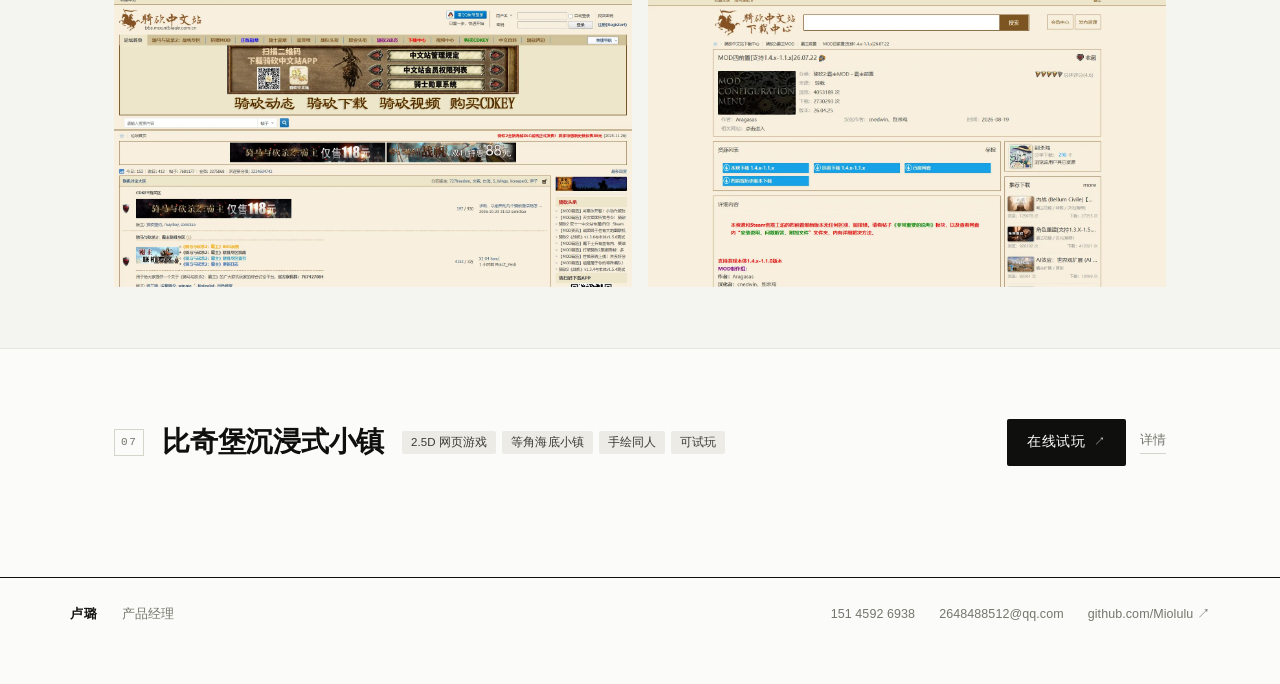
==== commit 2a7db41d: "feat(portfolio): 新增作品 07《比奇堡沉浸式小镇》条目 + 文字版详情页" ====
--- a/docs/index.html
+++ b/docs/index.html
@@ -4,7 +4,7 @@
 <meta charset="UTF-8">
 <meta name="viewport" content="width=device-width, initial-scale=1.0">
 <title>卢璐 · 产品经理 · 作品集</title>
-<meta name="description" content="卢璐，产品经理。四件作品：像素地牢《我在精神病院斩神》、情绪树洞《树语》、音乐玩具《喵喵音阶森林》、科幻长篇《余烬》。">
+<meta name="description" content="卢璐，产品经理。七件作品：像素地牢《我在精神病院斩神》、情绪树洞《树语》、音乐玩具《喵喵音阶森林》、科幻长篇《余烬》、3D 禅意小院《静照院》、骑砍中文站，以及 2.5D 手绘同人网页游戏《比奇堡沉浸式小镇》。">
 <meta name="theme-color" content="#fbfbf9">
 <link rel="icon" href="data:image/svg+xml,%3Csvg xmlns='http://www.w3.org/2000/svg' viewBox='0 0 32 32'%3E%3Crect width='32' height='32' fill='%230f0f0e'/%3E%3Crect x='9' y='9' width='14' height='2' fill='%23fbfbf9'/%3E%3Crect x='9' y='15' width='14' height='2' fill='%23fbfbf9'/%3E%3Crect x='9' y='21' width='9' height='2' fill='%23fbfbf9'/%3E%3C/svg%3E">
 <style>
@@ -187,7 +187,7 @@
   <div class="secband">
     <div class="wrap sec">
       <h2>作品</h2>
-      <span>SELECTED WORK · 06</span>
+      <span>SELECTED WORK · 07</span>
     </div>
   </div>
 
@@ -351,6 +351,23 @@
     </div>
   </article>
 
+  <!-- 07 -->
+  <article class="work" id="bikini">
+    <div class="wrap">
+      <div class="work__head">
+        <span class="work__no">07</span>
+        <h3>比奇堡沉浸式小镇</h3>
+        <ul class="tags">
+          <li>2.5D 网页游戏</li><li>等角海底小镇</li><li>手绘同人</li><li>可试玩</li>
+        </ul>
+        <p class="work__act">
+          <a class="cta" href="https://bikini-bottom-world.app.workbuddy.host/?sharecode=BSQ4BPHGH3" target="_blank" rel="noopener">在线试玩<span class="arrow">↗</span></a>
+          <a class="more" href="bikini/">详情</a>
+        </p>
+      </div>
+    </div>
+  </article>
+
 </main>
 
 <footer class="footband">
